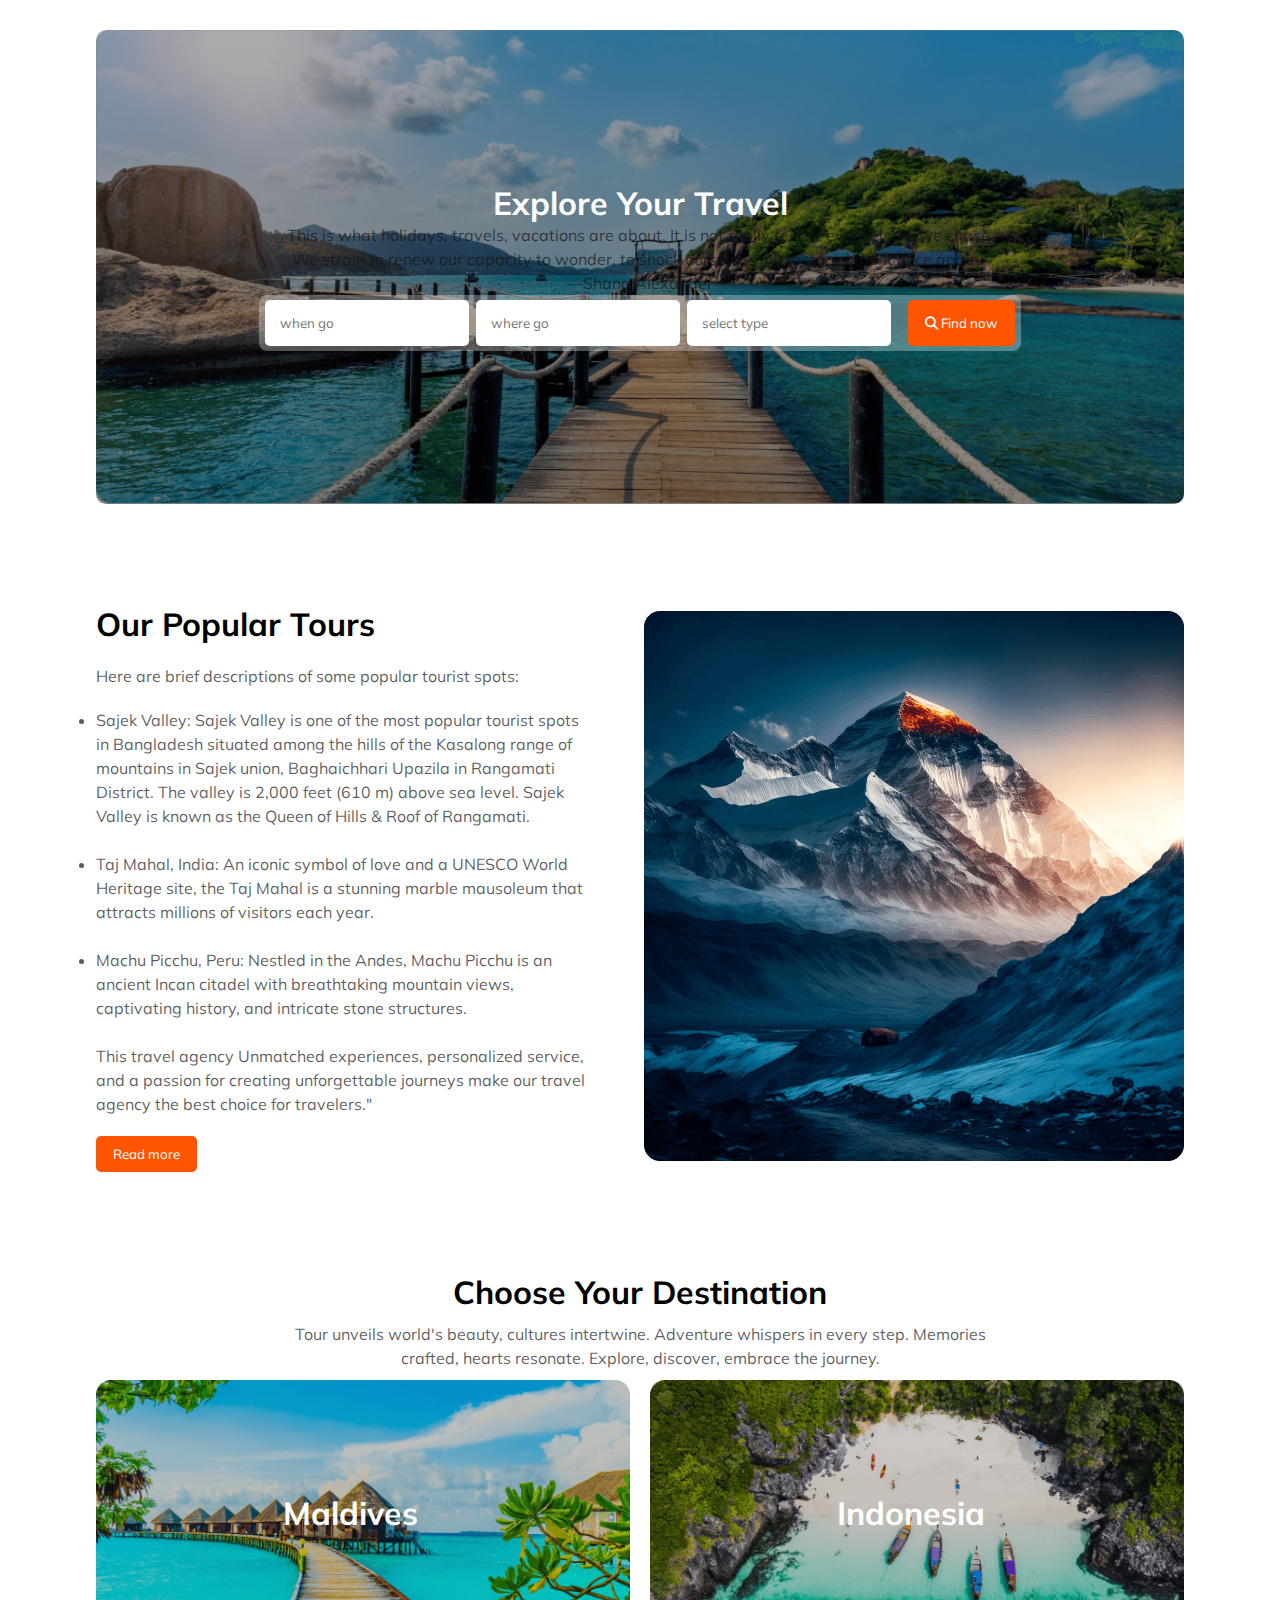
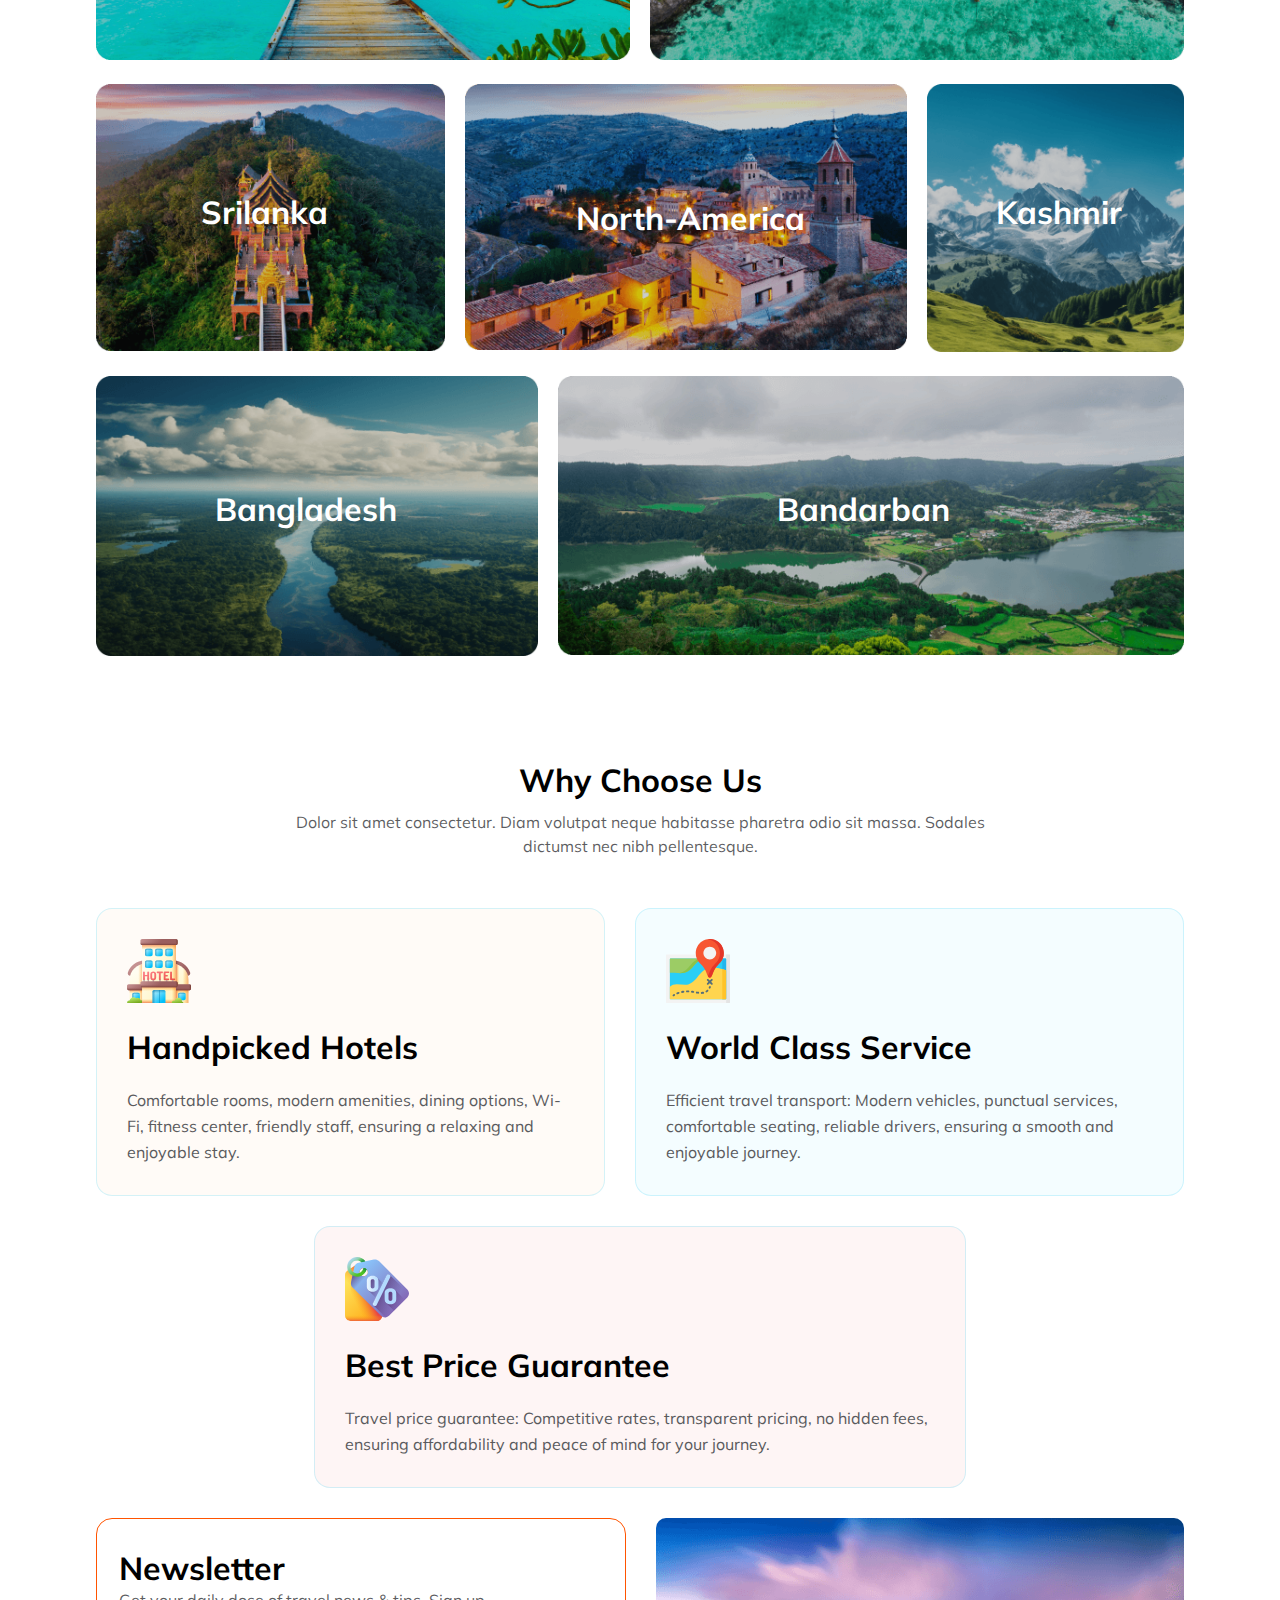
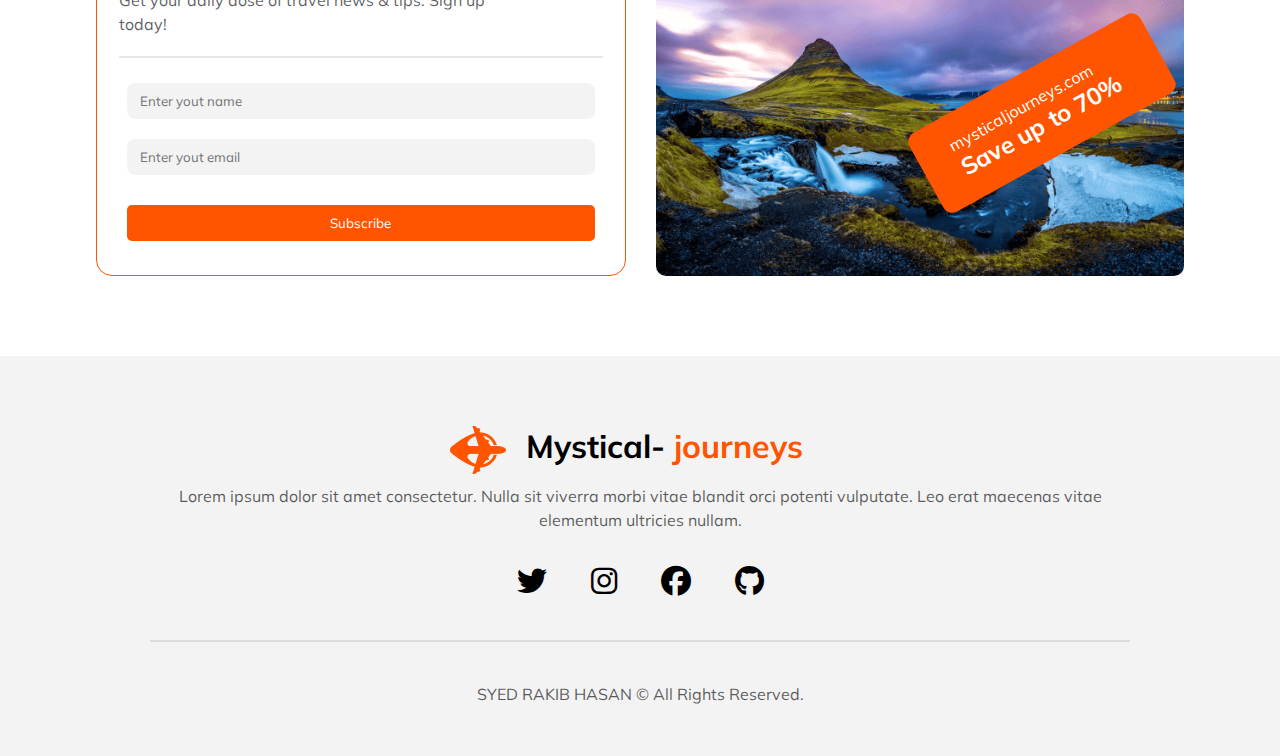
==== index.html @ edc1bfe6 "primary-full-site-done" ====
<!DOCTYPE html>
<html lang="en">
<head>
    <meta charset="UTF-8">
    <meta name="viewport" content="width=device-width, initial-scale=1.0">
    <link rel="stylesheet" href="./css/style.css">

    <link rel="stylesheet" href="https://cdnjs.cloudflare.com/ajax/libs/font-awesome/6.5.1/css/all.min.css">
    <title>Mystical-Journeys</title>
</head>
<body>
    
<!-- <header class="header" >
<nav>


<div class="logo">

<img src="./images/logo.png" alt="">
<h1>
    Mystical  <span class="special-color" > Journeys</span>
    </h1>


    <!-- <span>


        <i class="fa-solid fa-ellipsis"></i>
        <i class="fa-solid fa-ellipsis"></i>
        <i class="fa-solid fa-ellipsis"></i>

    </span> -->
<!-- 
</div>


<div class="menu-left" >

<ul class="menu">

<li>  <a  class="special-color" href="">Home</a>  </li>
<li>  <a   href="">Packages</a>  </li>
<li>  <a  href="">Testimonial</a>  </li>
<li>  <a   href="">Blog</a>  </li>
<li>  <a  href="">Contact</a>  </li>








</ul>








</div>

</nav>



</header> --> 



<!-- banner -->


<main>


<div class="banner">

    <div class="overlay"></div>
<div class="banner-text">



<h1>Explore Your Travel</h1>
<p class="section-description" >This is what holidays, travels, vacations are about. It is not really rest or even leisure we chase. We strain to renew our capacity to wonder, to shock ourselves into astonishment once again." —Shana Alexander</p>





</div>
<form action="">
    <input  placeholder="when go" type="text">
    <input  placeholder="where go" type="text"  >
    <input  placeholder="select type" type="text">
  <button  class="primary-btn banner-btn" > <i class="fa-solid fa-magnifying-glass"></i> Find now</button>

</form>
</div>


<div class="populer-tour-section">
<div class="populer-tour-left">

<h1>Our Popular Tours</h1><br>

<p  >Here are brief descriptions of some popular tourist spots:</p>

<br>
<ul>

<li>

    Sajek Valley:   Sajek Valley is one of the most popular tourist spots in Bangladesh situated among the hills of the Kasalong range of mountains in Sajek union, Baghaichhari Upazila in Rangamati District. The valley is 2,000 feet (610 m) above sea level. Sajek Valley is known as the Queen of Hills & Roof of Rangamati.

</li><br>

<li> Taj Mahal, India: An iconic symbol of love and a UNESCO World Heritage site, the Taj Mahal is a stunning marble mausoleum that attracts millions of visitors each year.</li><br>

<li>Machu Picchu, Peru: Nestled in the Andes, Machu Picchu is an ancient Incan citadel with breathtaking mountain views, captivating history, and intricate stone structures.</li><br>



<p>This travel agency Unmatched experiences, personalized service, and a passion for creating unforgettable journeys make our travel agency the best choice for travelers."</p>

</ul>

<button style="margin-top: 20px;" class="primary-btn" > Read more</button>

</div>
<div class="populer-tour-right">


<img src="./image/hill.png" alt="">


</div>




</div>


<!-- gallary section -->

<div class="gallary">


<div class="section-intro">


<h1>Choose Your Destination</h1>
<p class="section-description" >Tour unveils world's beauty, cultures intertwine. Adventure whispers in every step. Memories crafted, hearts resonate. Explore, discover, embrace the journey.</p>


</div>


<div class="gallary-main">
<div class="img-item-1  img-item">

<img src="./image/maldiv.png" alt="">
<h1 class="gallary-heading" >Maldives</h1>

</div>
<div class="img-item-2  img-item">
    
    <img src="./image/indonesia.png" alt="">
    <h1 class="gallary-heading" >Indonesia</h1>

</div>
<div class="img-item-3 img-item">
    <img class="srilanka" src="./image/srilanka.png" alt="">
    <h1 class="gallary-heading fix-heading" >Srilanka</h1>

</div>
<div class="img-item-4 img-item">

    <img src="./image/northamerica.png" alt="">
    <h1 class="gallary-heading fix-heading fix-headin-america" > North-America</h1>


</div>
<div class="img-item-5 img-item">

    <img class="kashmir" src="./image/kashmir.png" alt="">
    <h1 class="gallary-heading fix-gallary-heading" > Kashmir</h1>

</div>
<div class="img-item-6 img-item">


    <img src="./image/bd.png" alt="">
    <h1 class="gallary-heading fix-gallary-heading" >Bangladesh</h1>


</div>
<div class="img-item-7 img-item">


    <img src="./image/bhandarban.png" alt="">
    <h1 class="gallary-heading" >Bandarban </h1>

</div>





</div>




</div>




<div class="about-us">


    <div class="section-intro">


        <h1>Why Choose Us</h1>
        <p class="section-description" >Dolor sit amet consectetur. Diam volutpat neque habitasse pharetra odio sit massa. Sodales dictumst nec nibh pellentesque.</p>
        
        
        </div>



<div class="about-card-1">


<div class="card-1 card">

<img src="./image/hotel.svg" alt="">
<h1>Handpicked Hotels</h1>
<p>Comfortable rooms, modern amenities, dining options, Wi-Fi, fitness center, friendly staff, ensuring a relaxing and enjoyable stay.</p>

</div>

<div class="card-2 card">


    <img src="./image/map.svg" alt=""> 
    <h1>World Class Service</h1>
    <p>Efficient travel transport: Modern vehicles, punctual services, comfortable seating, reliable drivers, ensuring a smooth and enjoyable journey.</p>


</div>



</div>
<div class="about-card-2 card">



    <img src="./image/pricetag.svg" alt="">
    <h1>Best Price Guarantee</h1>
    <p>Travel price guarantee: Competitive rates, transparent pricing, no hidden fees, ensuring affordability and peace of mind for your journey.</p>


</div>




</div>



<div class="news-latter-section">


<div class="news-latter-left">

<div style="width: 80%;" >


    <h1>Newsletter</h1>
<p class="section-description" >Get your daily dose of travel news & tips. Sign up today!</p>
</div>
<br>
<div class="roler">





</div>
<form class="news-latter-form" action="">


<input  placeholder="Enter yout name" type="text">
<input  placeholder="Enter yout email" type="email">
<input class="primary-btn submit" type="submit" value="Subscribe">

</form>





</div>



<div class="news-latter-right">




<div class="save-up">


<div style="width: 86%; margin: auto;" >



    <span>mysticaljourneys.com</span>
    <h2>Save up to 70%</h2>


</div>



</div>

</div>



</div>


</main>





<footer>

<div class="footer-text">


<div class="footer-heading">

<img src="./image/logo.png" alt="">

<h1>Mystical- <span  class="special-color" > journeys</span> </h1>





</div>

<div  style="text-align: center; width: 90%; margin: 10px auto;" >



    <p >Lorem ipsum dolor sit amet consectetur. Nulla sit viverra morbi vitae blandit orci potenti vulputate. Leo erat maecenas vitae elementum ultricies nullam. </p>

    <div class="icon">
    
    <span><i class="fa-brands fa-twitter"></i></span>
    <span><i class="fa-brands fa-instagram"></i></span>
    <span><i class="fa-brands fa-facebook"></i></span>
    <span><i class="fa-brands fa-github"></i></span>
    
    
    
    </div>

<br><br>

<div class="roler">





</div>


<br><br>

<p>SYED RAKIB HASAN &copy; All Rights Reserved.</p>
</div>



</div>


</footer>





</body>
</html>
---- css/style.css ----
@import url('https://fonts.googleapis.com/css2?family=Mulish:ital,wght@0,300;0,400;0,500;0,600;0,700;0,800;0,900;0,1000;1,200;1,300;1,400;1,500;1,600;1,700;1,800;1,900;1,1000&display=swap');


*{

    margin: 0;
    padding: 0;
    font-family: 'Mulish', sans-serif;
    box-sizing: border-box;
}

.special-color{

    color: #FF5400;
}

/* 
}
header{
padding: 20px 0;
width: 85%;
margin: 0 auto;
max-width: 1260px;

}
nav{
display: flex;
align-items: center;
justify-content: space-between;

}

.logo img{

    max-width: 100%;
}
.logo{

    display: flex;
    align-items: center;
    gap: 20px;
}

.logo h1{

    font-size: 2em;
}

nav ul{

    display: flex;
    align-items: center;
}
nav  ul li{

    list-style: none;
}
nav  ul li a{

text-decoration: none;
color:  #424247;
font-size: 18px;
padding-left: 35px;



}

.mobile-menu{

opacity: 0;
} */


/* header section style end */

img{
    object-fit: cover;
}
main{

   width: 85%;
   max-width: 1220px;
   margin: 0 auto;
   margin-top: 30px;
}



/* banner style start */



.banner{
background-image: linear-gradient(rgba(0, 0, 0, 0.322), rgba(0, 0, 0, 0.478)) , url('../image/banner.png');
background-size: cover;

border-radius: 10px;
padding: 153px 0px;
    
}

.banner-text {
    width: 65%;
    margin: auto;
    text-align: center;

}

.banner-text h1{
    color: #fff;
}
.banner input {
    outline: none;
    padding: 15px 15px;
    border-radius: 5px;
    border: none;
   

    /* margin-top: 1px; */
}

.banner-des{
    color: #d5d0d0;
    margin: 20px 0;
    line-height: 1.6em;
}
.section-description{
  

    color: rgba(19, 19, 24, 0.70);


    font-weight: 400;
    line-height: 1.5em;
 
  

}

.primary-btn {
    border: none;
    padding: 10px 17px;
    border-radius: 5px;
    background-color: #FF5400;
    color: #fff;

}
.banner-btn{
    margin-left: 10px;
}
form {
  
    display: flex;

width: 70%;
margin: 0  auto;
justify-content: space-around;
border-radius: 8px;
background: rgba(255, 255, 255, 0.30);
padding: 5px 2px;
   
}


.populer-tour-section{

    margin-top: 100px;
    display: flex;
gap: 50px;
align-items: center;
}
.populer-tour-left ul, p{

    color: rgba(19, 19, 24, 0.70);


font-weight: 400;
line-height: 1.5em;
}



.gallary{

    margin-top: 100px;
}
.section-intro{

    text-align: center;
    width: 65%;
    margin: auto;
    
}

.section-intro p{

    margin: 10px 0;
}


/* gallary section style */
.gallary-main {
display: grid;
    gap: 20px;
   
grid-template-columns: repeat(12, 1fr);
}
.gallary-main img{

width: 100%;



}
.img-item{
    position: relative;

}
.gallary-heading {
    text-align: center;
    position: absolute;
    top: 40%;
    left: 35%;
    color: white;
}

/* gallary grid */

.img-item-1{



    grid-column: 1/span 6;
}
.img-item-2{


  
    grid-column: 7/span 6;
}
.img-item-3{

 
    grid-column: 1/span 4;
}
.img-item-4{


    grid-column: 5/span 5;
}
.img-item-5{


    grid-column: 10/span 3;
}
.img-item-6{

    grid-column: 1/span 5;
}
.img-item-7{


    grid-column: 6/span 7;
}



.fix-gallary-heading{
    left: 27%;
}
.fix-heading{
    left: 30%;
}
.fix-headin-america{
    left: 25%;
    top: 42%;
}
.kashmir-heding{

    left: 27%;
}



/* about-us */

.about-us{
    margin-top: 100px;
}

.card p{

    color: #5A5A5D;

font-size: 16px;
font-weight: 400;
line-height: 26px; 
}


.about-card-1{

    display: flex;
    justify-content: space-between;
    gap: 30px;
    margin-top: 50px;
}
.card{

    border-radius: 16px;
    border: 1px solid rgba(41, 206, 246, 0.20);
    padding: 30px;
 
}
.card h1{

    padding: 20px 0;
}
.card-1{

 
background: rgba(251, 181, 99, 0.05);

}
.card-2{


background: rgba(41, 206, 246, 0.05);
}
.about-card-2{

   
    background: rgba(233, 68, 68, 0.05);
    width: 60%;

    margin: 30px auto;
}
 

/* news latter section style */

.news-latter-left {
    border-radius: 16px;
    border: 1px solid #FF5400;
    padding: 29px 22px;
    width: 50%;
}
.news-latter-form {
display: flex;
flex-direction: column;
justify-content: space-between;
align-items: center;


    
}

.news-latter-form input[type="email"] , .news-latter-form input[type="text"]{
    border: none;
    border-radius: 8px;
    background: rgba(19, 19, 24, 0.05);
    padding: 10px 13px;
    width: 140%;
 

    margin-top: 20px;
}

input:focus{

    outline: 2px solid #d35400;
}
.submit{
    margin-top: 30px;
    width: 140%;
}
.news-latter-right img{

    width: 100%;
}

.news-latter-section{

    display: flex;
    gap: 30px;

}

.news-latter-right{
background-image: url('../image/newslatterhils.png');
background-size:cover;
background-position: center;border-radius: 10px;

width: 50%;

background-repeat: no-repeat;
}
.save-up {
    color: white;
    display: flex;
    flex-direction: column;
    align-items: end;
    justify-content: end;
    width: 50%;
    margin-left: auto;
    padding: 20px;
    border-radius: 10px;
    background: #FF5400;
    margin-top: 150px;
    transform: rotate(-29deg);
    margin-right: 10px;

}
.roler{


border: 1px solid  rgba(19, 19, 24, 0.10);;


}
footer{

    margin-top: 80px;
    background-color: rgba(19, 19, 24, 0.05);
    padding: 40px 0;
}
.footer-text{


    width: 85%;
    max-width: 1220px;
    margin: 0 auto;
    margin-top: 30px;


}

.footer-heading{
    display: flex;
    gap: 20px;
    text-align: center;
    width: 35%;
    margin:auto
}

.icon{


margin-top: 30px;

}
.icon span{

padding: 20px;
font-size: 30px;


}










/* responsive */
@media screen and (max-width:600px){
.banner{

  background-position: center;
    padding:0px 0px;
    padding: 25px 0 40px 0;
    
        
  
}
    .banner-text{

        width: 94%;
        margin: auto;
    }
    form{
        flex-direction: column;
        gap: 20px;
        padding: 10px 10px;
        width: 94%;
        margin: auto;
    }


    .populer-tour-section{

   flex-direction: column;
   margin-top: 50px;
  
    }
    .populer-tour-right img{
        max-width: 100%;
    }

    .gallary-main{

           
grid-template-columns: repeat(1, 1fr);
    }




    .img-item-1{



        grid-column: 1/span 12;
    }
    .img-item-2{
    
    
      
        grid-column: 1/span 12;
    }
    .img-item-3{
    
     
        grid-column: 1/span 12;
    }
    .img-item-4{
    
    
        
        grid-column: 1/span 12;
    }
    .img-item-5{
    
    
       
        grid-column: 1/span 12;
    }
    .img-item-6{
    
        
        grid-column: 1/span 12;
    }
    .img-item-7{
    
    
       
        grid-column: 1/span 12;
    }
    
    .gallary-heading {
       
        left: 30%;
       
    }


    .fix-headin-america{
        left: 18%;
        top: 42%;
    }
  
    .kashmir , .srilanka{

        height: 250px;
        border-radius: 10px;
        object-fit: cover;
    }
    .about-card-1{

    flex-direction: column;
       
    }

    .about-card-2{

   

        width: 100%;
    
   
    }

    .card{

        padding: 20px;
    }
    .news-latter-section{

        flex-direction: column;
    }


    .news-latter-form input[type="email"] , .news-latter-form input[type="text"]{

        width: 120%;
    }
    .submit{

        width: 120%;
    }

    .news-latter-right{
        width: 100%;
       
    }
    .news-latter-left{
        width: 100%;
       
    }

    .save-up {
  
        display: flex;
       

        width: 70%;
      
     
position: relative;

        margin-top: 185px;
        transform: rotate(-29deg);
        margin-right: 20px;
    
        top: -79px;
    }


    .footer-text {
         width: auto; 
     max-width: auto; 
 
     
    }

    .footer-heading {
        display: flex;
        gap: 20px;
    
        margin: auto;
        width: 80%;
    }
    }



@media screen and (min-width:600px) and (max-width:999px){
.banner{

  background-position: center;
    padding:0px 0px;
    padding: 25px 0 40px 0;
        
  
}
    .banner-text{

        width: 94%;
        margin: auto;
    }
    form{
        flex-direction: column;
        gap: 20px;
        padding: 10px 10px;
        width: 94%;
        margin: auto;
    }

    .populer-tour-section{

        flex-direction: column;
        margin-top: 50px;
       
         }
         .populer-tour-right img{
             width: 100%;
         }



         .gallary-main{

           
            grid-template-columns: repeat(1, 1fr);
                }
            
            
            
            
                .img-item-1{
            
            
            
                    grid-column: 1/span 12;
                }
                .img-item-2{
                
                
                  
                    grid-column: 1/span 12;
                }
                .img-item-3{
                
                 
                    grid-column: 1/span 12;
                }
                .img-item-4{
                
                
                    
                    grid-column: 1/span 12;
                }
                .img-item-5{
                
                
                   
                    grid-column: 1/span 12;
                }
                .img-item-6{
                
                    
                    grid-column: 1/span 12;
                }
                .img-item-7{
                
                
                   
                    grid-column: 1/span 12;
                }
                
                .gallary-heading {
                   
                    left: 30%;
                   
                }
            
            
                .fix-headin-america{
                    left: 18%;
                    top: 42%;
                }
              
                .kashmir , .srilanka{
            
                    height: 250px;
                    border-radius: 10px;
                    object-fit: cover;
                }
            
                .news-latter-right{
                    width: 100%;
                   
                }
                .news-latter-left{
                    width: 100%;
                   
                }
            
                .save-up {
                    color: white;
                    display: flex;
                    flex-direction: column;
                    align-items: end;
                    justify-content: end;
                    width: 70%;
                    margin-left: auto;
                    padding: 20px;
                    border-radius: 10px;
                    background: #FF5400;
                    margin-top: 185px;
                    transform: rotate(-29deg);
                    margin-right: 20px;
                    position: relative;
                    top: -79px;
                }
                

    }
  
    @media screen and (min-width:999px) and (max-width:1200px){

form{

    width: 84%;
}

    }

    @media screen and (max-width:360px){
.save-up span{
display: none;
 
}

   
    }
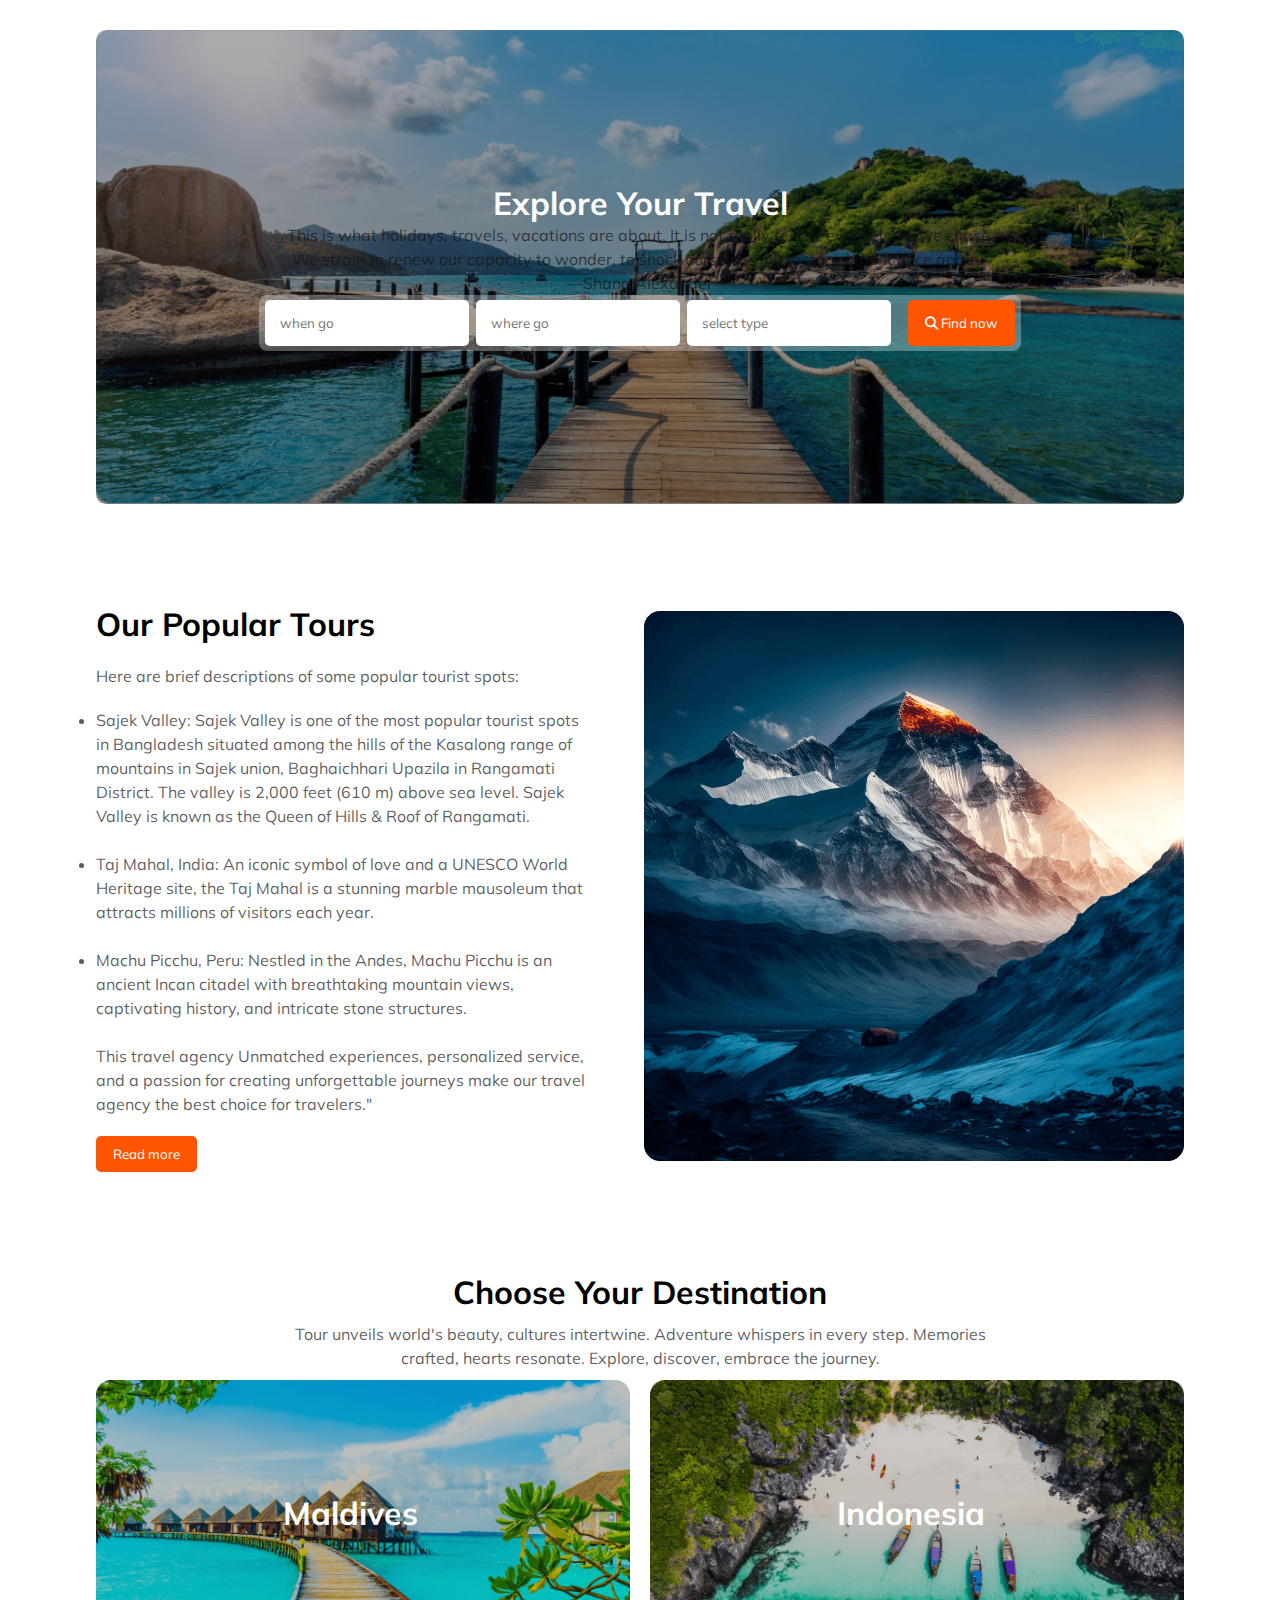
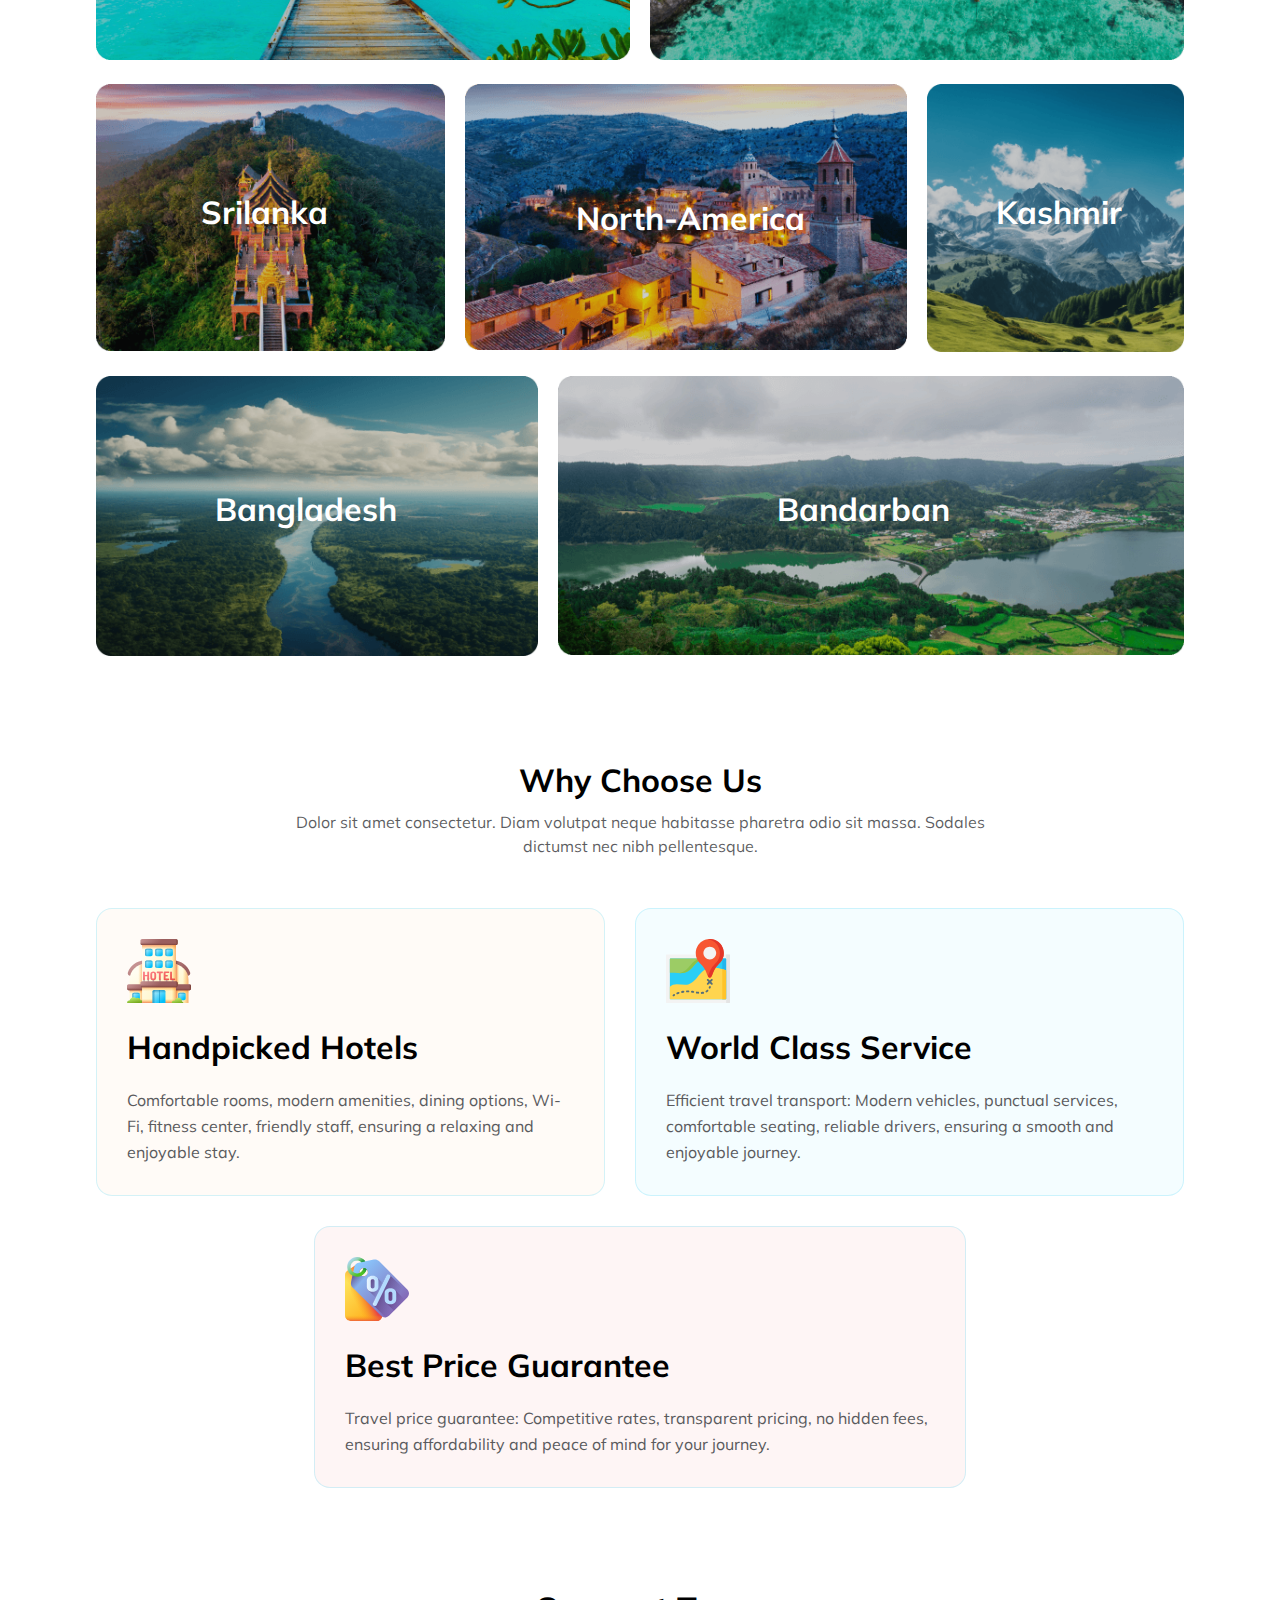
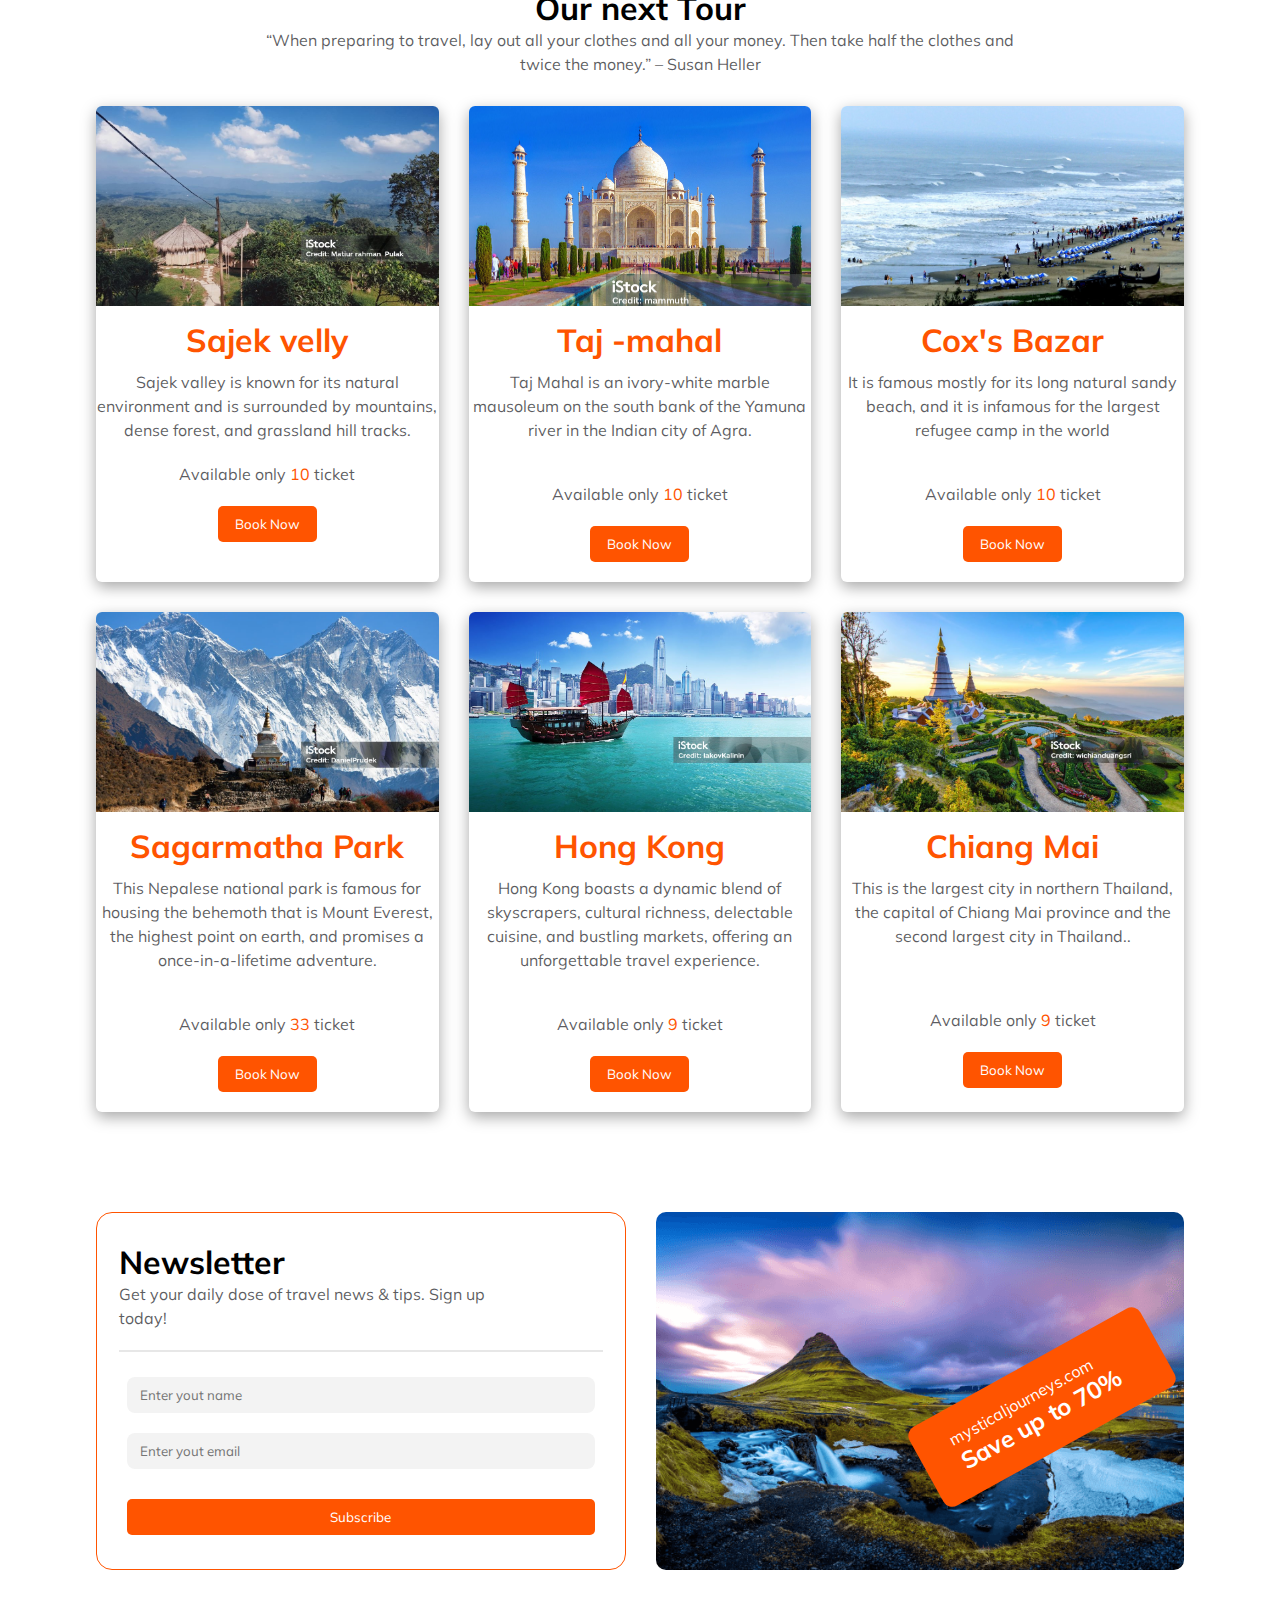
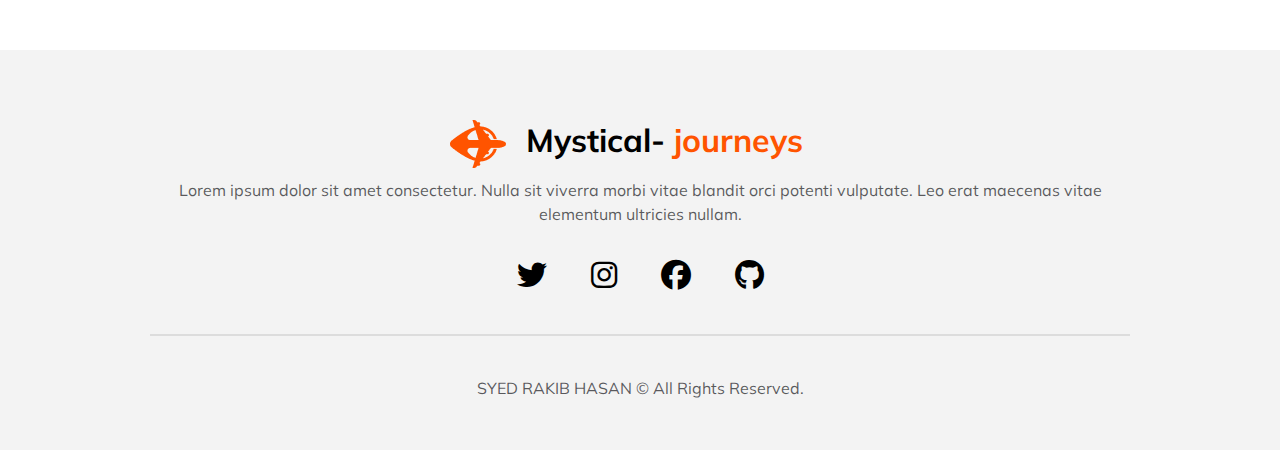
==== commit 7546a30f: "extra-section-50% ok" ====
--- a/index.html
+++ b/index.html
@@ -276,6 +276,140 @@
 
 
 
+<!-- extra swection -->
+
+<div class="next-tour">
+
+    <div class="next-tour-heading">
+
+
+
+
+        <h1>Our next Tour</h1>
+
+
+
+        <p>“When preparing to travel, lay out all your clothes and all your money. Then take half the clothes and twice the money.” – Susan Heller</p>
+
+    </div>
+
+
+<div class="next-tour-details">
+
+
+<div class="tour-1 tour-item">
+
+<img src="./image/bonous/sajek.jpg" alt="">
+<h1 style="text-align: center;" > <span  class="special-color" >Sajek velly</span> </h1>
+<p  style="text-align: center;" >Sajek valley is known for its natural environment and is surrounded by mountains, dense forest, and grassland hill tracks.</p>
+
+<br>
+<p>Available only <span class="special-color"  > 10</span> ticket</p>
+<button  class="primary-btn" >Book Now</button>
+
+
+
+
+
+</div>
+<div class="tour-1 tour-item">
+
+<img src="./image/bonous/taj.jpg" alt="">
+<h1 style="text-align: center;" > <span  class="special-color" >Taj -mahal</span> </h1>
+<p  style="text-align: center;" >Taj Mahal is an ivory-white marble mausoleum on the south bank of the Yamuna river in the Indian city of Agra.</p>
+<br>
+<br>
+<p>Available only <span class="special-color"  > 10</span> ticket</p>
+<button  class="primary-btn" >Book Now</button>
+
+
+
+
+
+</div>
+<div class="tour-1 tour-item">
+
+<img src="./image/bonous/cox.avif" alt="">
+<h1 style="text-align: center;" > <span  class="special-color" >Cox's Bazar</span> </h1>
+<p  style="text-align: center;" >It is famous mostly for its long natural sandy beach, and it is infamous for the largest refugee camp in the world</p>
+<br>
+<br>
+<p>Available only <span class="special-color"  > 10</span> ticket</p>
+<button  class="primary-btn" >Book Now</button>
+
+
+
+
+
+</div>
+    
+<div class="tour-1 tour-item">
+
+<img src="./image/bonous/sagarmata.jpg" alt="">
+<h1 style="text-align: center;" > <span  class="special-color" >Sagarmatha Park</span> </h1>
+<p  style="text-align: center;" >This Nepalese national park is famous for housing the behemoth that is Mount Everest, the highest point on earth, and promises a once-in-a-lifetime adventure.</p>
+<br>
+<br>
+<p>Available only <span class="special-color"  > 33</span> ticket</p>
+<button  class="primary-btn" >Book Now</button>
+
+
+
+
+
+</div>
+<div class="tour-1 tour-item">
+
+<img src="./image/bonous/honkong.jpg" alt="">
+<h1 style="text-align: center;" > <span  class="special-color" >Hong Kong</span> </h1>
+<p  style="text-align: center;" >Hong Kong boasts a dynamic blend of skyscrapers, cultural richness, delectable cuisine, and bustling markets, offering an unforgettable travel experience.</p>
+<br>
+<br>
+<p>Available only <span class="special-color"  > 9</span> ticket</p>
+<button  class="primary-btn" >Book Now</button>
+
+
+
+
+
+</div>
+    
+<div class="tour-1 tour-item">
+
+<img src="./image/bonous/cian.jpg" alt="">
+<h1 style="text-align: center;" > <span  class="special-color" > Chiang Mai</span> </h1>
+<p  style="text-align: center;" >This is the largest city in northern Thailand, the capital of Chiang Mai province and the second largest city in Thailand..</p>
+<br>
+<br><br>
+<p>Available only <span class="special-color"  > 9</span> ticket</p>
+<button  class="primary-btn" >Book Now</button>
+
+
+
+
+
+</div>
+    
+
+
+
+
+
+</div>
+
+
+
+
+</div>
+
+
+
+
+
+<!-- extra swection end -->
+
+
+
 <div class="news-latter-section">
 
 
--- a/css/style.css
+++ b/css/style.css
@@ -461,6 +461,63 @@
 
 
 
+/* extra section style */
+
+.next-tour{
+
+
+    margin: 100px 0;
+}
+.next-tour-heading{
+width: 70%;
+margin: 30px auto;
+    text-align: center;
+}
+
+.tour-item{
+
+    text-align: center;
+ box-shadow: rgba(0, 0, 0, 0.35) 0px 5px 15px;
+ padding-bottom: 20px;
+ border-radius: 6px;
+ 
+}
+
+.tour-item button{
+
+    margin-top: 20px;
+}
+.tour-item h1{
+
+    margin-top: 10px;
+    margin-bottom: 10px;
+}
+
+.tour-item :hover{
+
+
+}
+
+.next-tour-details img{
+
+    width: 100%;
+height: 200px;
+    border-radius: 6px 6px 0 0;
+}
+
+.next-tour-details{
+
+    display: grid;
+    grid-template-columns: repeat(3, 1fr);
+    gap: 30px;
+}
+
+
+
+
+
+/* extra section style end */
+
 
 
 
@@ -615,22 +672,18 @@
     }
 
     .save-up {
-  
         display: flex;
-       
-
-        width: 70%;
-      
-     
-position: relative;
-
+        width: 50%;
+        position: relative;
         margin-top: 185px;
         transform: rotate(-29deg);
         margin-right: 20px;
-    
-        top: -79px;
-    }
-
+        top: -54
+        
+        
+        px;
+        font-size: 10px;
+    }
 
     .footer-text {
          width: auto; 
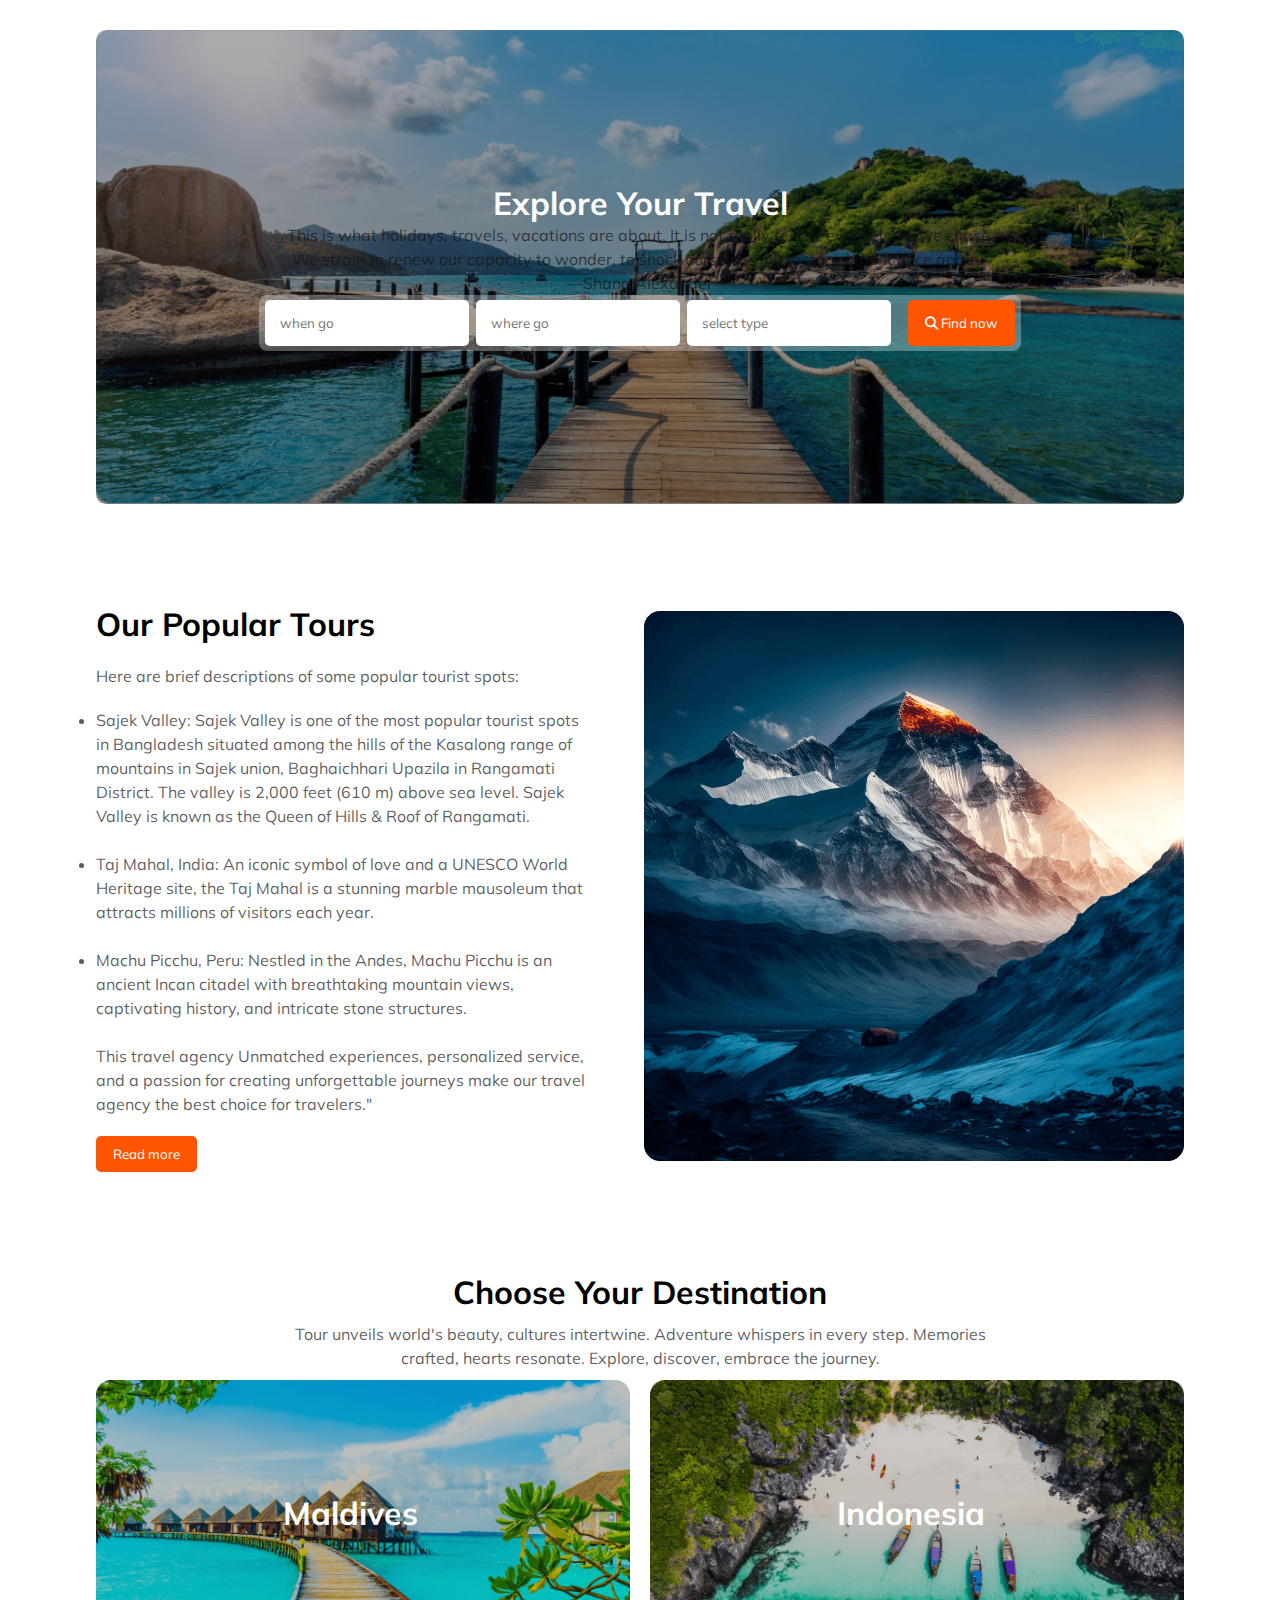
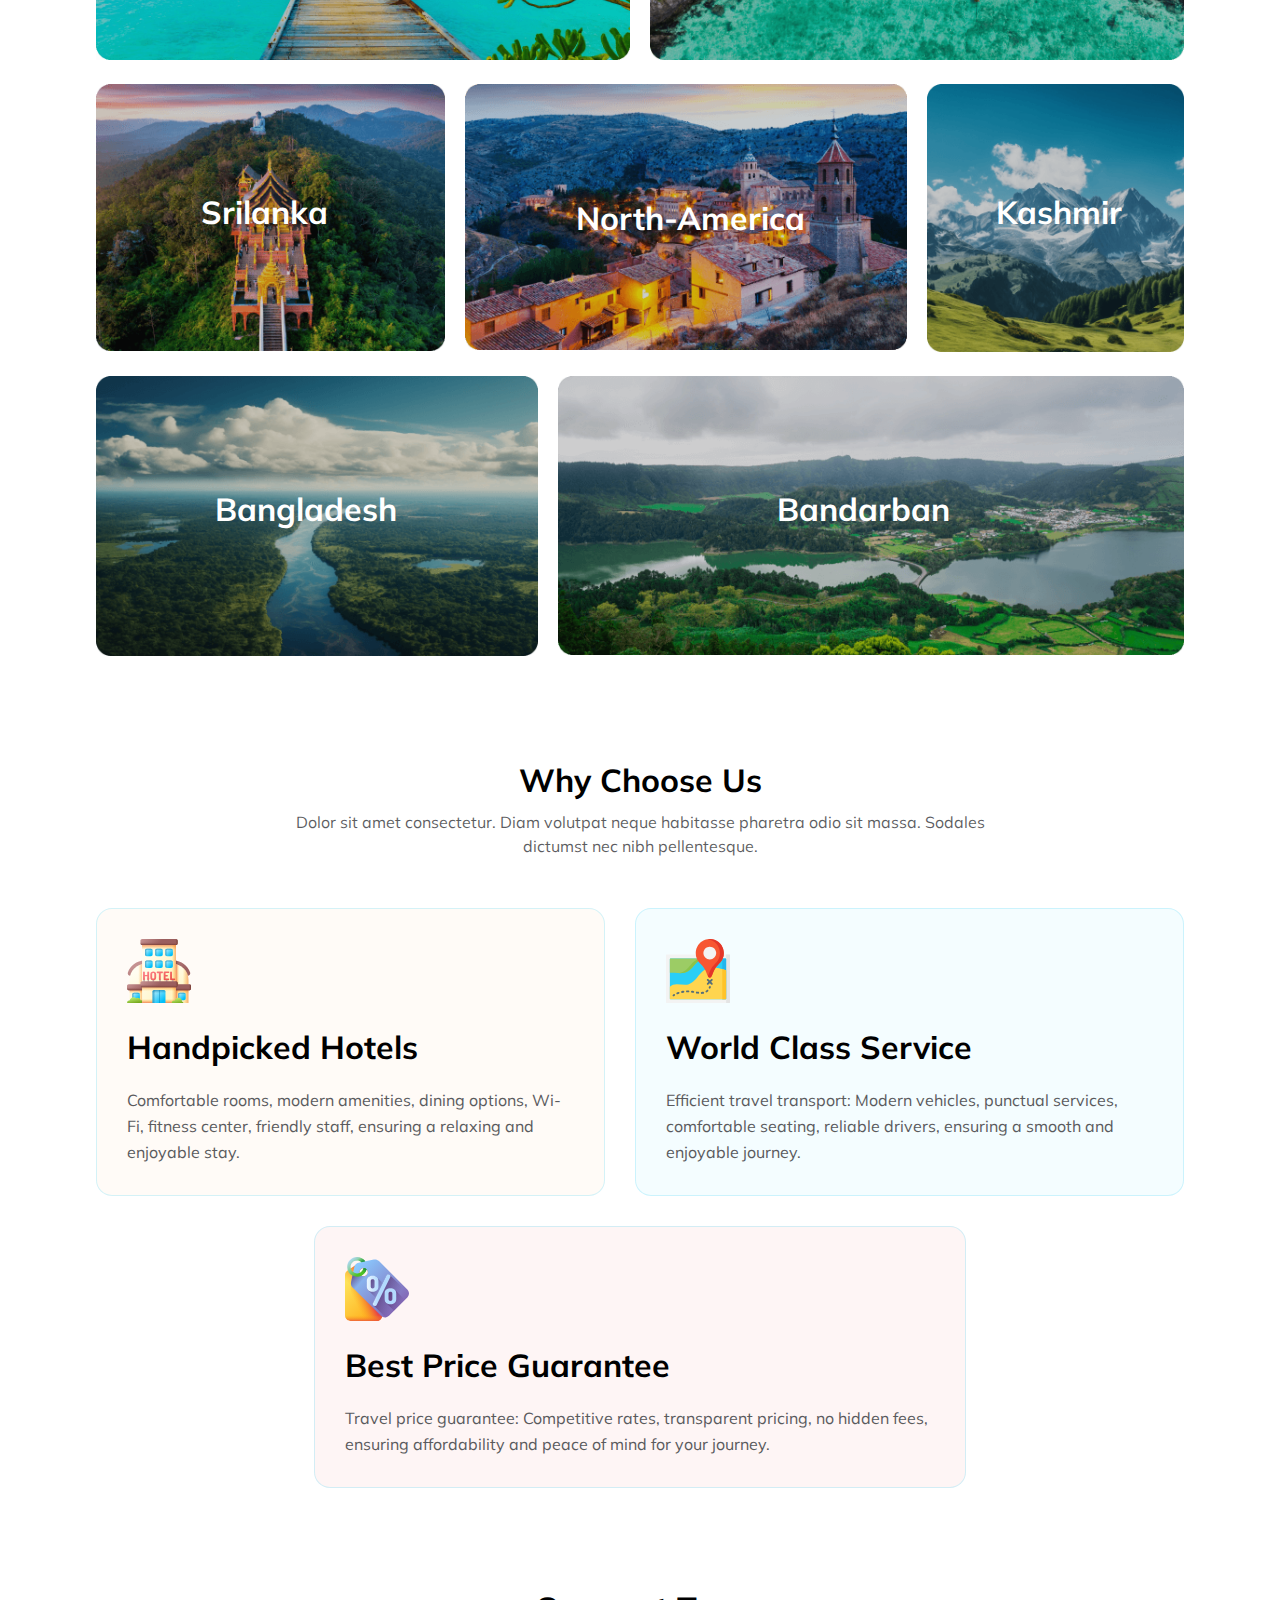
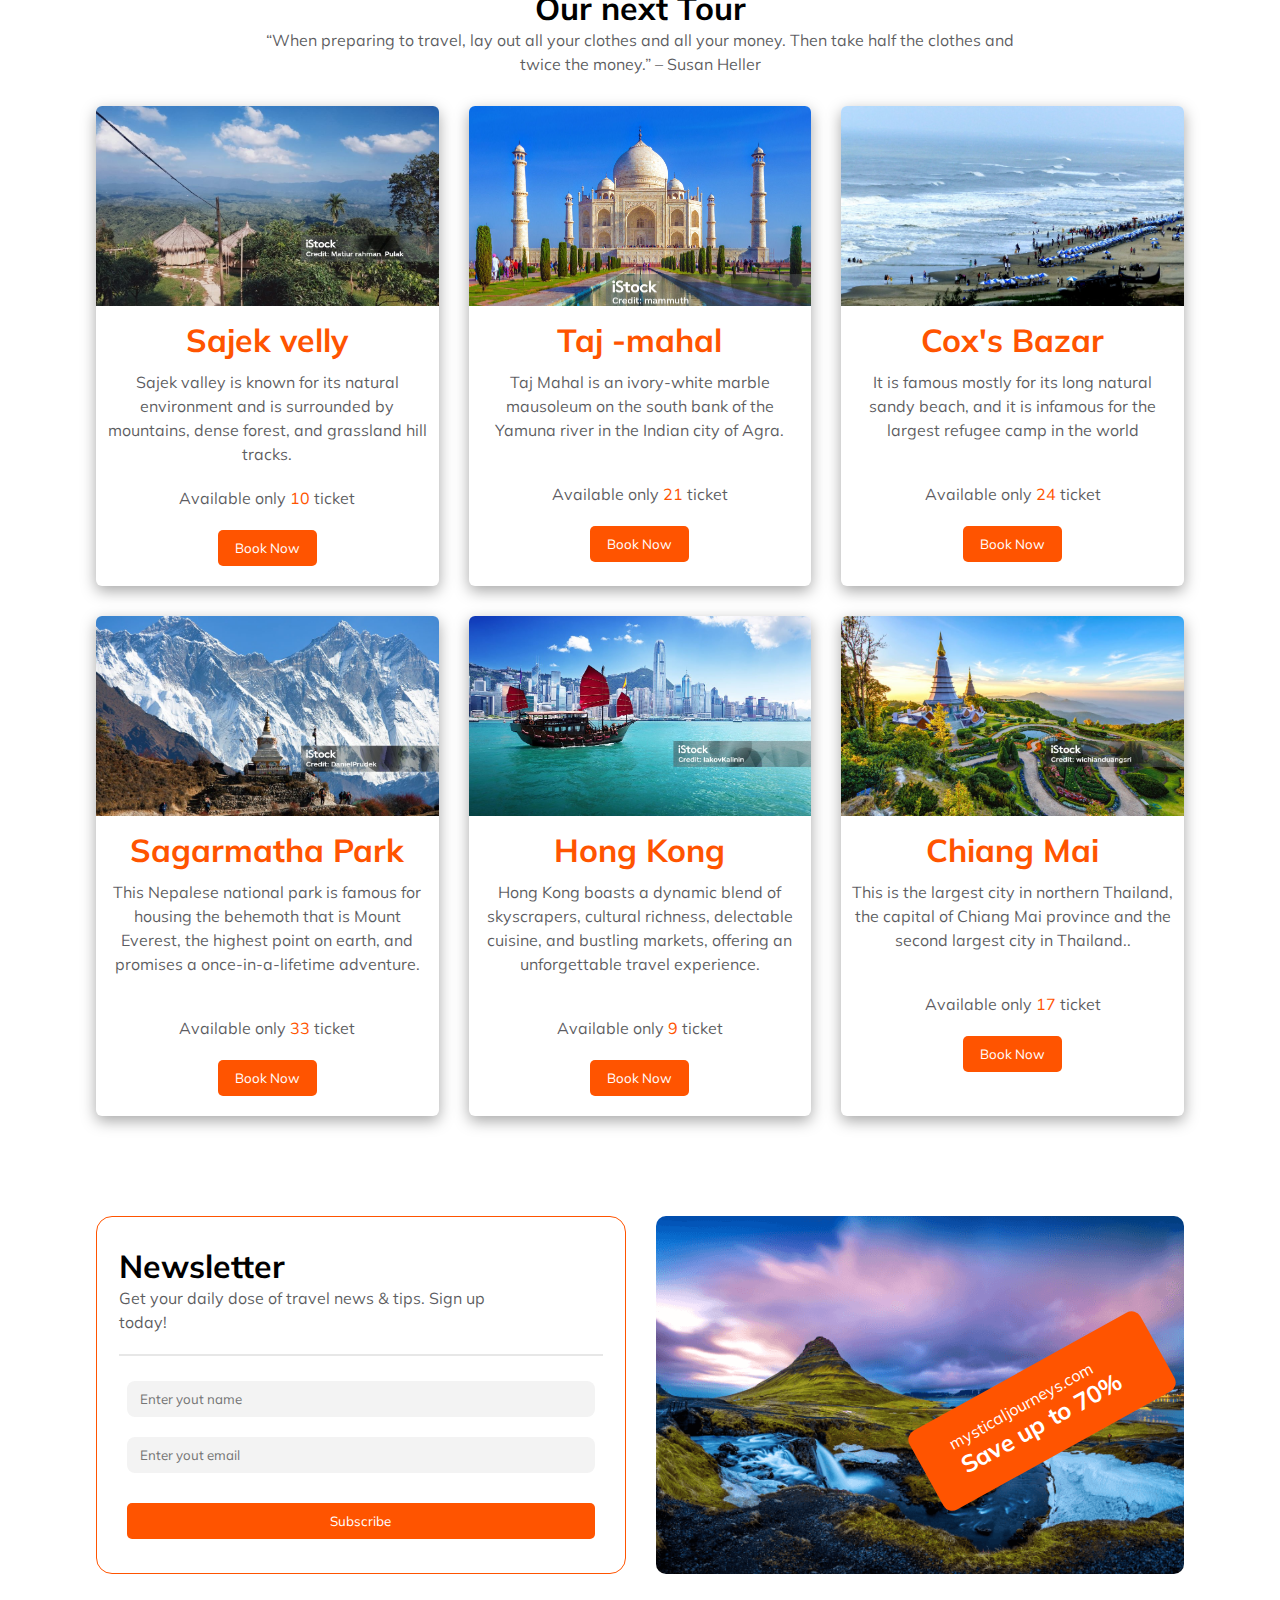
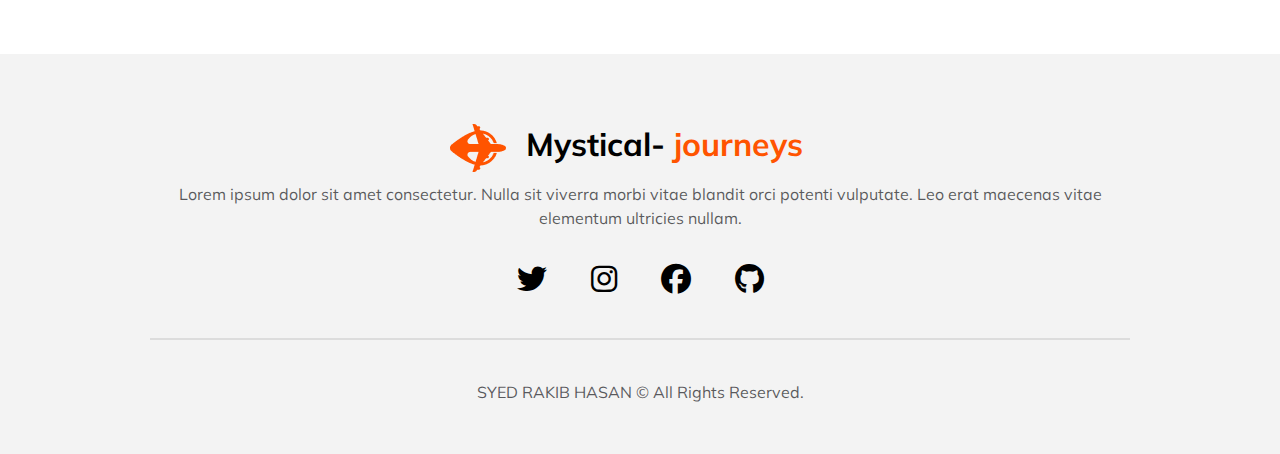
==== commit 4656ba0b: "extra section resposnsive done" ====
--- a/index.html
+++ b/index.html
@@ -319,7 +319,7 @@
 <p  style="text-align: center;" >Taj Mahal is an ivory-white marble mausoleum on the south bank of the Yamuna river in the Indian city of Agra.</p>
 <br>
 <br>
-<p>Available only <span class="special-color"  > 10</span> ticket</p>
+<p>Available only <span class="special-color"  > 21</span> ticket</p>
 <button  class="primary-btn" >Book Now</button>
 
 
@@ -334,7 +334,7 @@
 <p  style="text-align: center;" >It is famous mostly for its long natural sandy beach, and it is infamous for the largest refugee camp in the world</p>
 <br>
 <br>
-<p>Available only <span class="special-color"  > 10</span> ticket</p>
+<p>Available only <span class="special-color"  > 24</span> ticket</p>
 <button  class="primary-btn" >Book Now</button>
 
 
@@ -380,8 +380,8 @@
 <h1 style="text-align: center;" > <span  class="special-color" > Chiang Mai</span> </h1>
 <p  style="text-align: center;" >This is the largest city in northern Thailand, the capital of Chiang Mai province and the second largest city in Thailand..</p>
 <br>
-<br><br>
-<p>Available only <span class="special-color"  > 9</span> ticket</p>
+<br>
+<p>Available only <span class="special-color"  > 17</span> ticket</p>
 <button  class="primary-btn" >Book Now</button>
 
 
--- a/css/style.css
+++ b/css/style.css
@@ -498,6 +498,11 @@
 
 }
 
+.tour-item p{
+
+    padding: 0 10px;
+}
+
 .next-tour-details img{
 
     width: 100%;
@@ -678,11 +683,13 @@
         margin-top: 185px;
         transform: rotate(-29deg);
         margin-right: 20px;
-        top: -54
-        
-        
-        px;
+        top: -54px;
         font-size: 10px;
+    }
+
+    .next-tour-details{
+
+        grid-template-columns: 1fr;
     }
 
     .footer-text {
@@ -736,7 +743,10 @@
          }
 
 
-
+         .next-tour-details{
+
+            grid-template-columns: 1fr;
+        }
          .gallary-main{
 
            
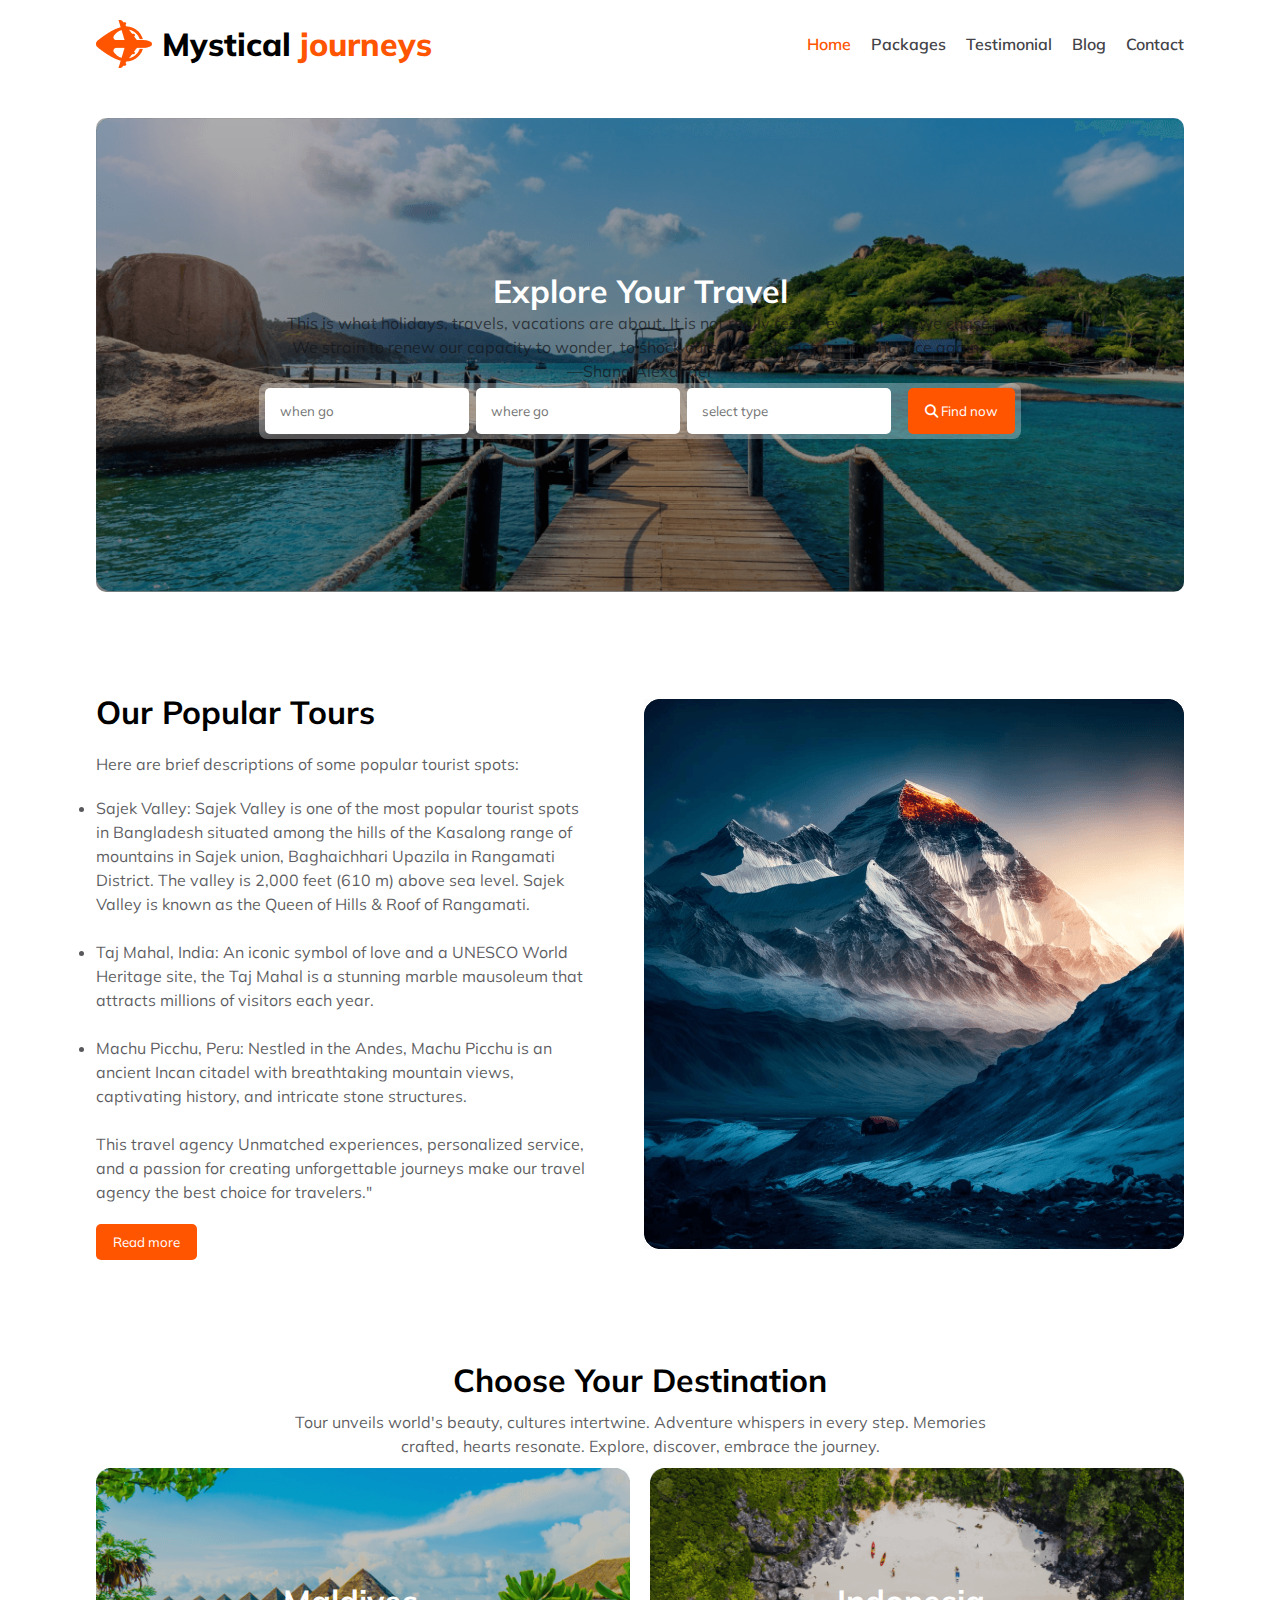
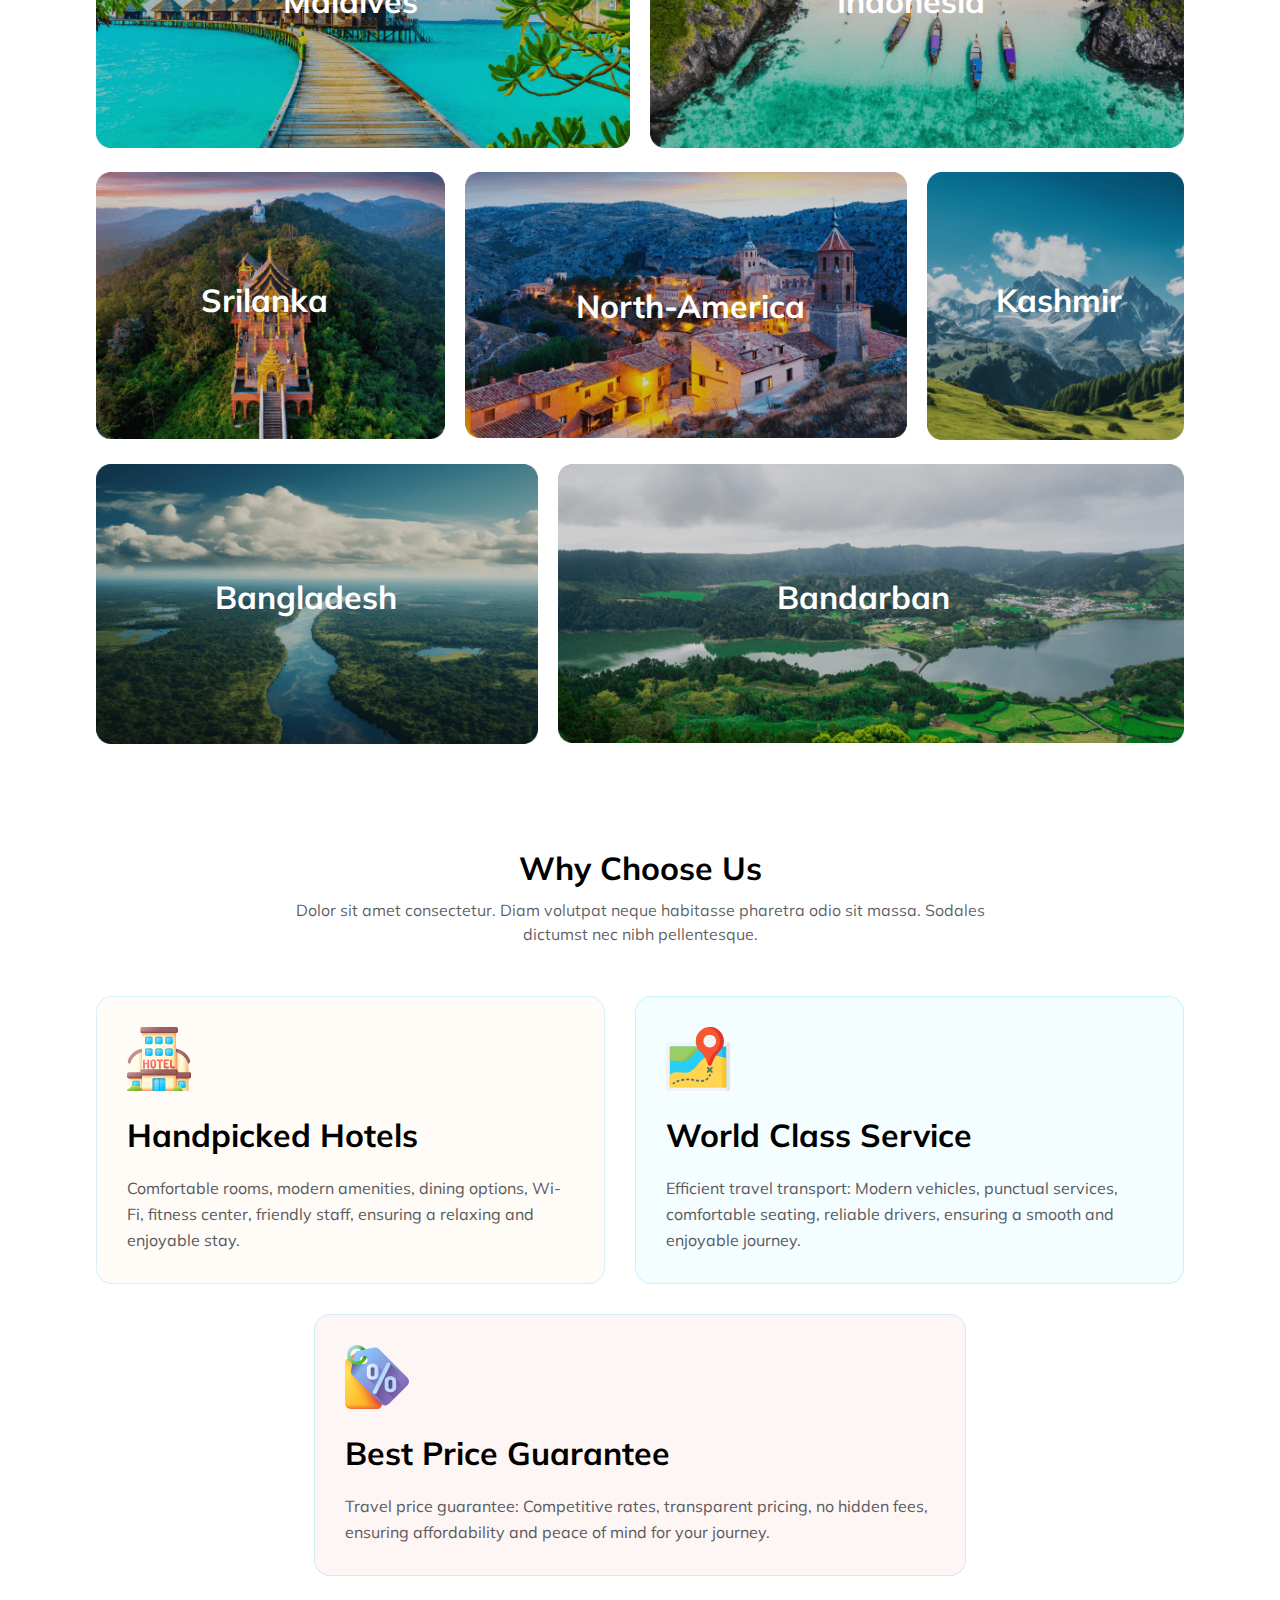
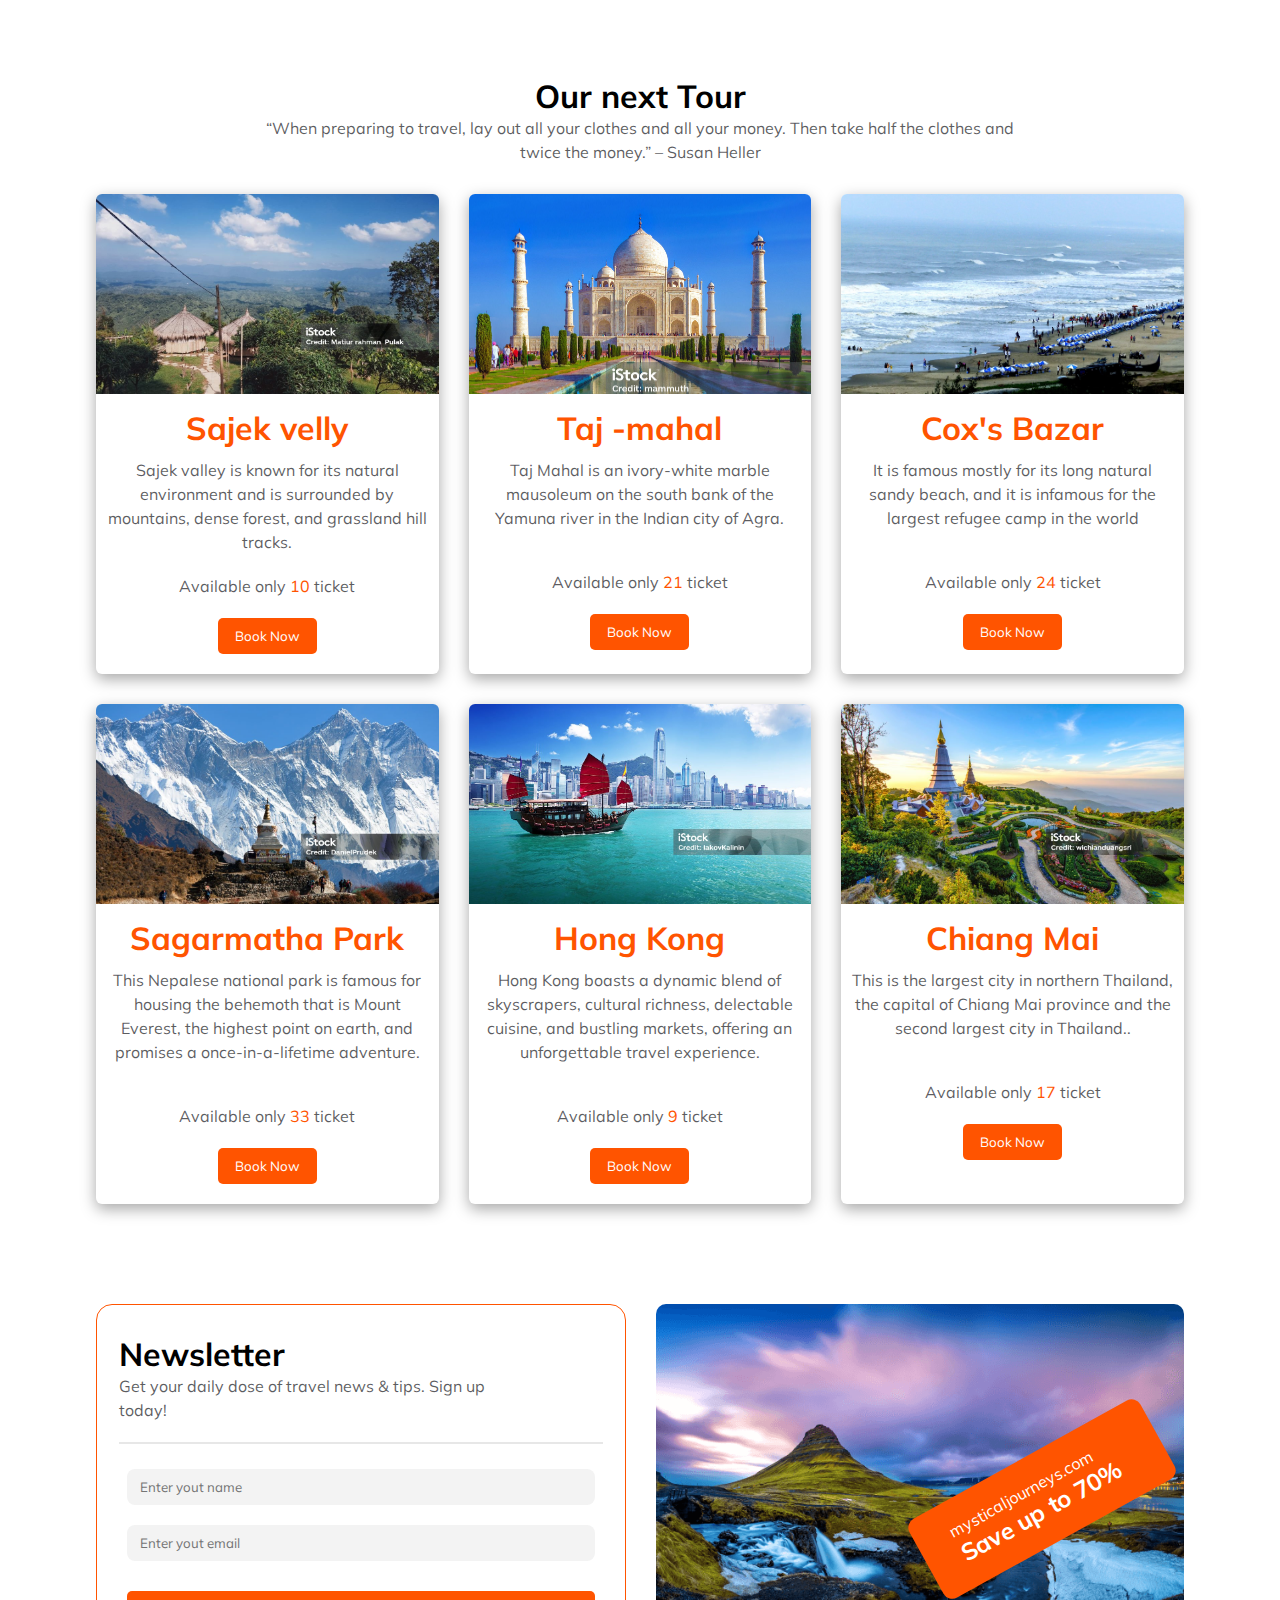
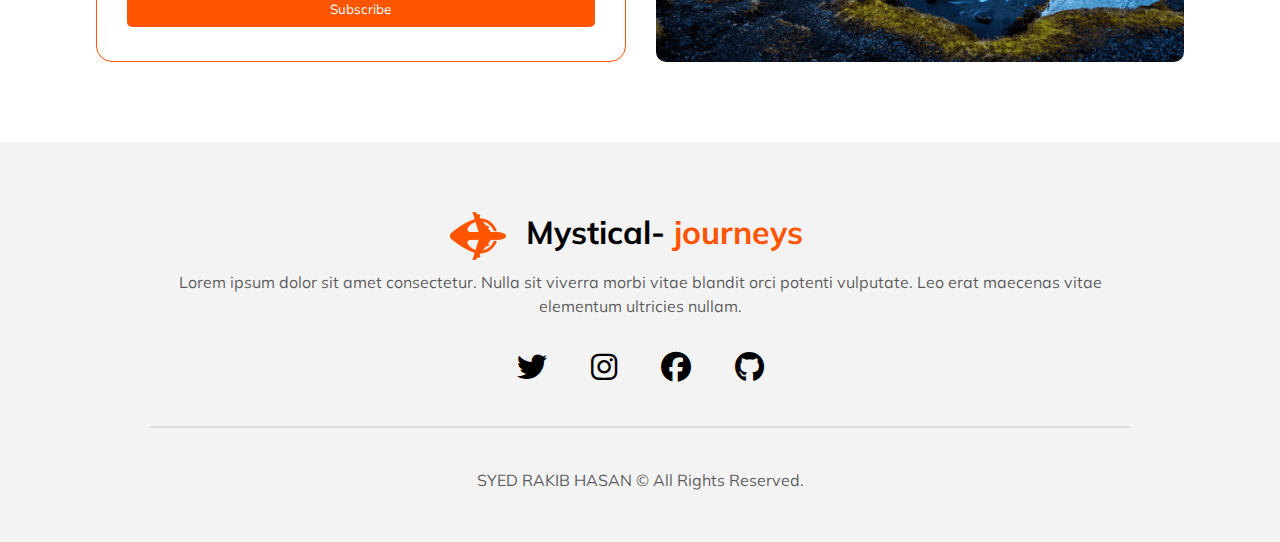
==== commit b943f2b9: "menu var complate with responsive" ====
--- a/index.html
+++ b/index.html
@@ -10,67 +10,82 @@
 </head>
 <body>
     
-<!-- <header class="header" >
+<header>
+
+
+
+
 <nav>
 
 
-<div class="logo">
-
-<img src="./images/logo.png" alt="">
-<h1>
-    Mystical  <span class="special-color" > Journeys</span>
-    </h1>
-
-
-    <!-- <span>
-
-
-        <i class="fa-solid fa-ellipsis"></i>
-        <i class="fa-solid fa-ellipsis"></i>
-        <i class="fa-solid fa-ellipsis"></i>
-
-    </span> -->
-<!-- 
-</div>
-
-
-<div class="menu-left" >
-
-<ul class="menu">
-
-<li>  <a  class="special-color" href="">Home</a>  </li>
-<li>  <a   href="">Packages</a>  </li>
-<li>  <a  href="">Testimonial</a>  </li>
-<li>  <a   href="">Blog</a>  </li>
-<li>  <a  href="">Contact</a>  </li>
-
-
-
-
-
-
+    <div class="logo">
+
+<img src="./image/logo.png" alt="">
+
+<h1>Mystical <span class="special-color" >journeys</span>  </h1>
+
+    </div>
+
+<ul>
+
+<li> <a href=""> <span class="special-color" >Home</span> </a> </li>
+<li> <a href=""> Packages </a> </li>
+<li> <a href=""> Testimonial </a> </li>
+<li> <a href=""> Blog </a> </li>
+<li> <a href=""> Contact </a> </li>
 
 
 </ul>
 
 
 
-
-
-
-
-
-</div>
-
 </nav>
 
 
 
-</header> --> 
+<div class="mobile-nav">
+
+
+    <div class="mobile-menu">
+
+
+        <div class="logo">
+        
+        <img src="./image/logo.png" alt="">
+        <h2>Mystical <span>journeys</span>  </h2>
+        
+        
+        </div>
+        <div class="nav">
+        
+        
+            <i class="fa-solid fa-bars"></i>
+        
+        </div>
+        
+        
+        
+        </div>
+
+</div>
+
+
+
+
+
+</header>
+
+
+
+
+
+
 
 
 
 <!-- banner -->
+
+
 
 
 <main>
--- a/css/style.css
+++ b/css/style.css
@@ -15,69 +15,87 @@
     color: #FF5400;
 }
 
-/* 
-}
+
+img{
+    object-fit: cover;}
+
+
+/* header */
+
 header{
+
+    width: 85%;
+    max-width: 1220px;
+    margin: 0 auto;
+   
+}
+.mobile-menu{
+
+    margin-top: 20px;
+    display: flex;
+    align-items: center;
+    justify-content: space-between;
+   
+}
+
+nav{
+
 padding: 20px 0;
-width: 85%;
-margin: 0 auto;
-max-width: 1260px;
-
-}
+}
+
+.mobile-nav{
+
+    display: none;
+}
+.mobile-menu .logo img{
+    
+width: 40px;
+    
+}
+.logo{
+
+    display: flex;
+    align-items: center;
+    gap: 10px;
+}
+
 nav{
-display: flex;
-align-items: center;
-justify-content: space-between;
-
-}
-
-.logo img{
-
-    max-width: 100%;
-}
-.logo{
-
-    display: flex;
+
+    display: flex;
+    justify-content: space-between;
     align-items: center;
-    gap: 20px;
-}
-
-.logo h1{
-
-    font-size: 2em;
-}
-
+}
+nav h1 {
+
+   font-weight: 800;
+}
 nav ul{
 
     display: flex;
     align-items: center;
 }
-nav  ul li{
+nav ul li{
 
     list-style: none;
 }
-nav  ul li a{
-
-text-decoration: none;
-color:  #424247;
-font-size: 18px;
-padding-left: 35px;
-
-
-
-}
-
-.mobile-menu{
-
-opacity: 0;
-} */
-
-
-/* header section style end */
-
-img{
-    object-fit: cover;
-}
+nav ul li a{
+
+    text-decoration: none;
+
+    color:  #424247;
+    padding-left: 20px;
+    font-weight: 600;
+ 
+
+
+}
+/* mobile header */
+
+
+
+
+
+
 main{
 
    width: 85%;
@@ -532,6 +550,19 @@
 
 /* responsive */
 @media screen and (max-width:600px){
+header{
+
+    width: 90%;
+}
+    .mobile-nav{
+
+      display: block;
+
+    }
+    nav{
+        display: none;
+    }
+
 .banner{
 
   background-position: center;
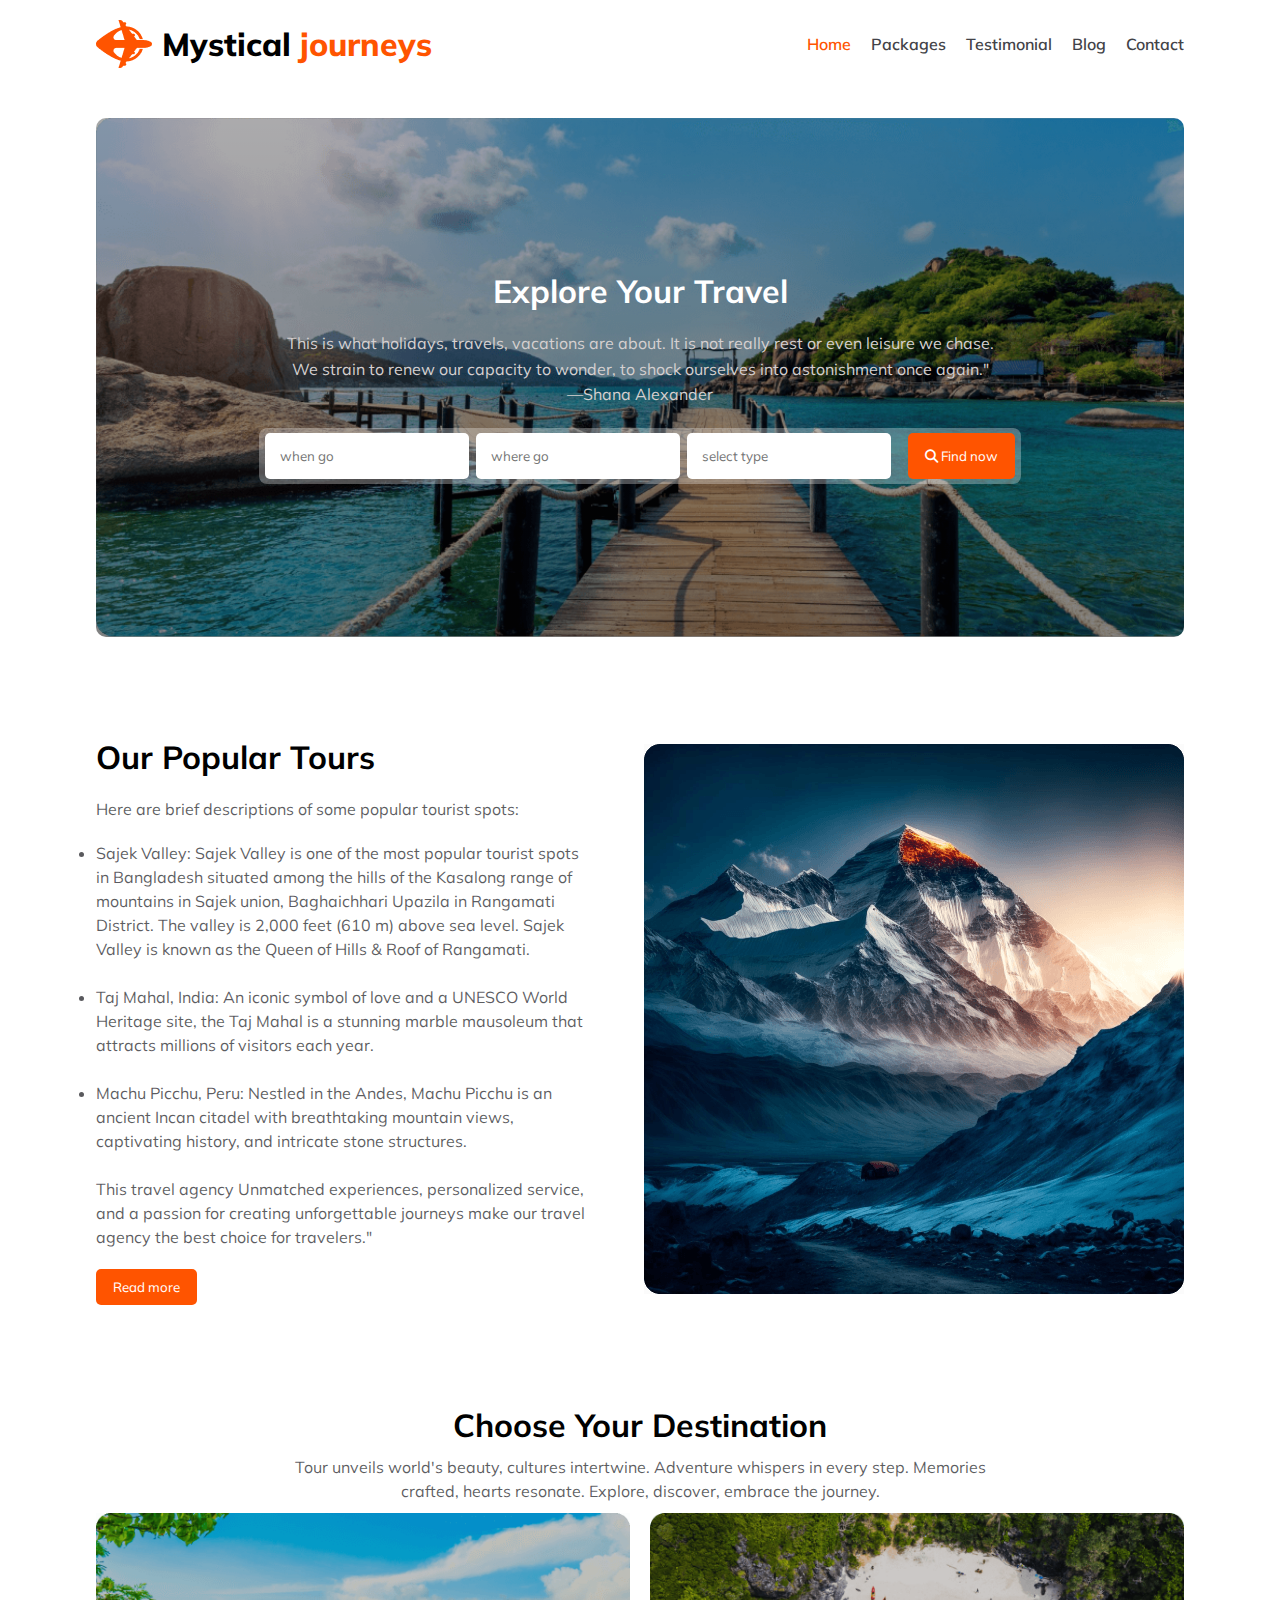
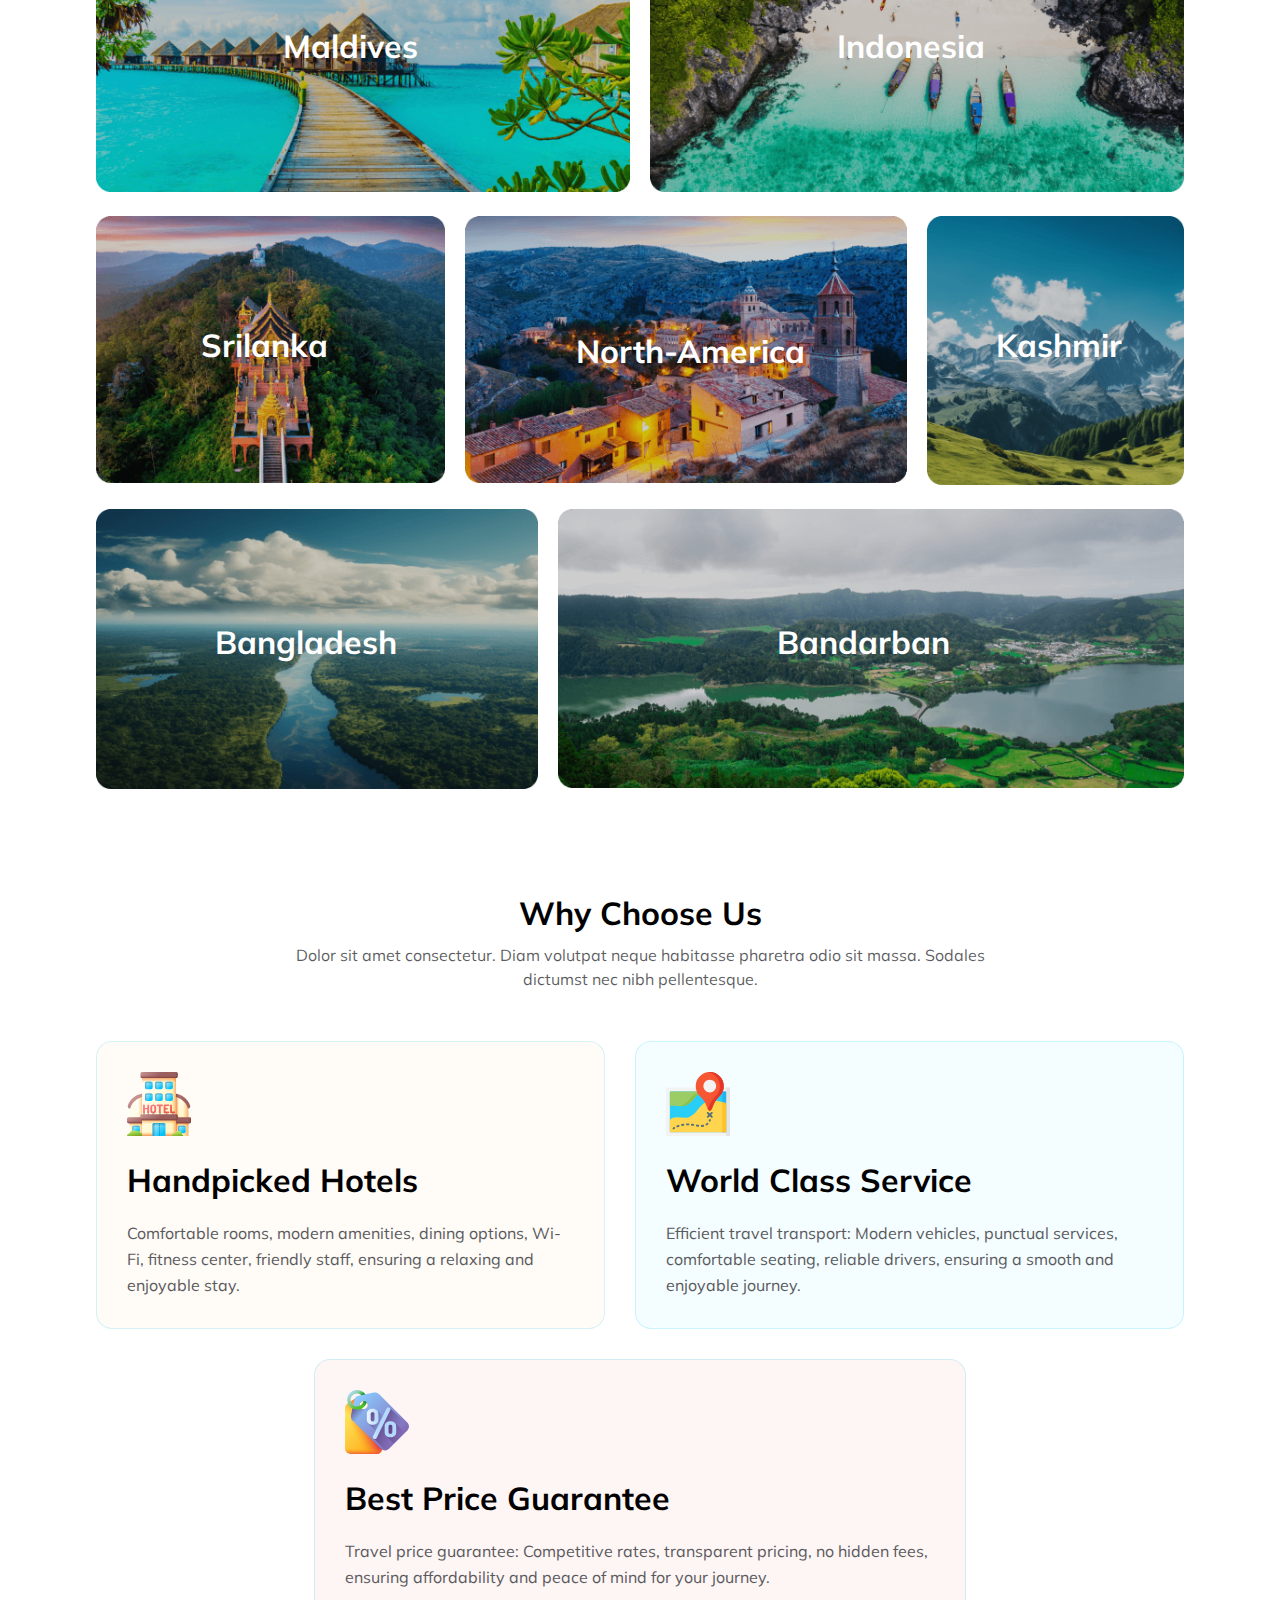
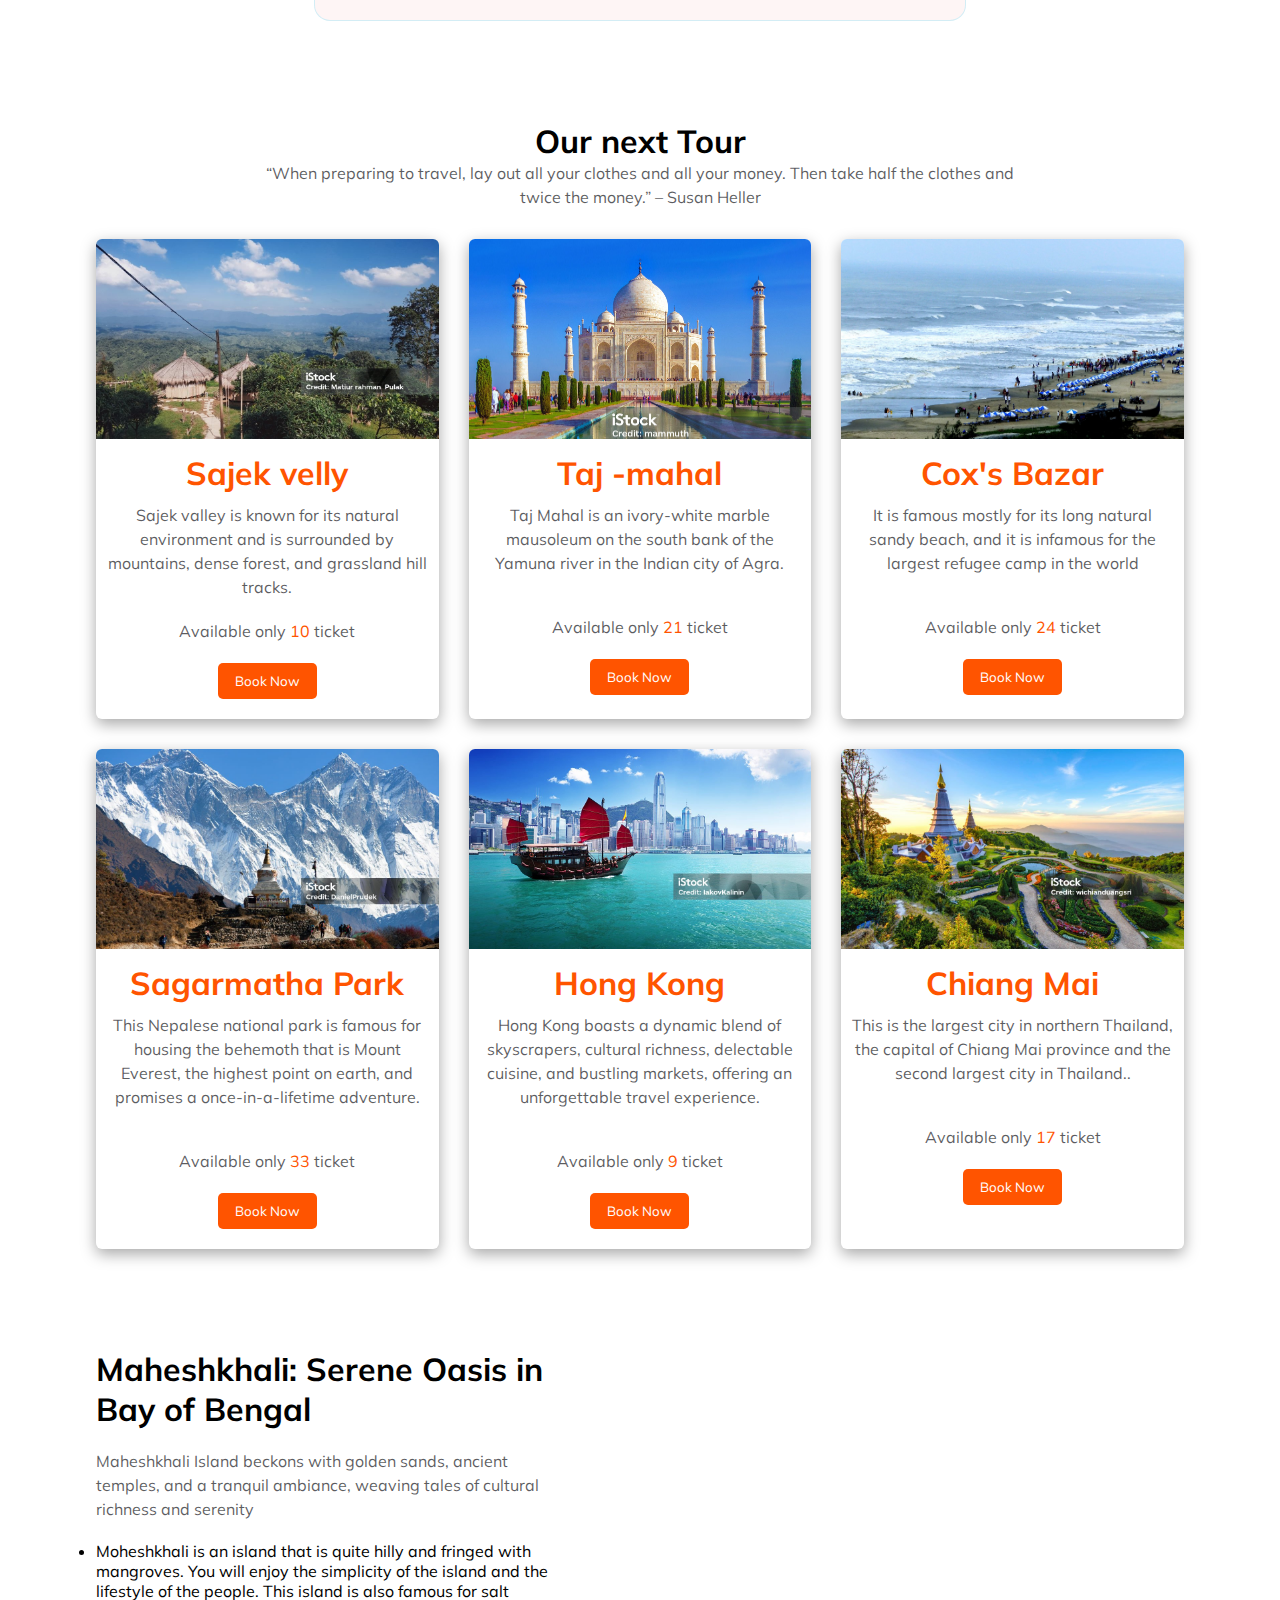
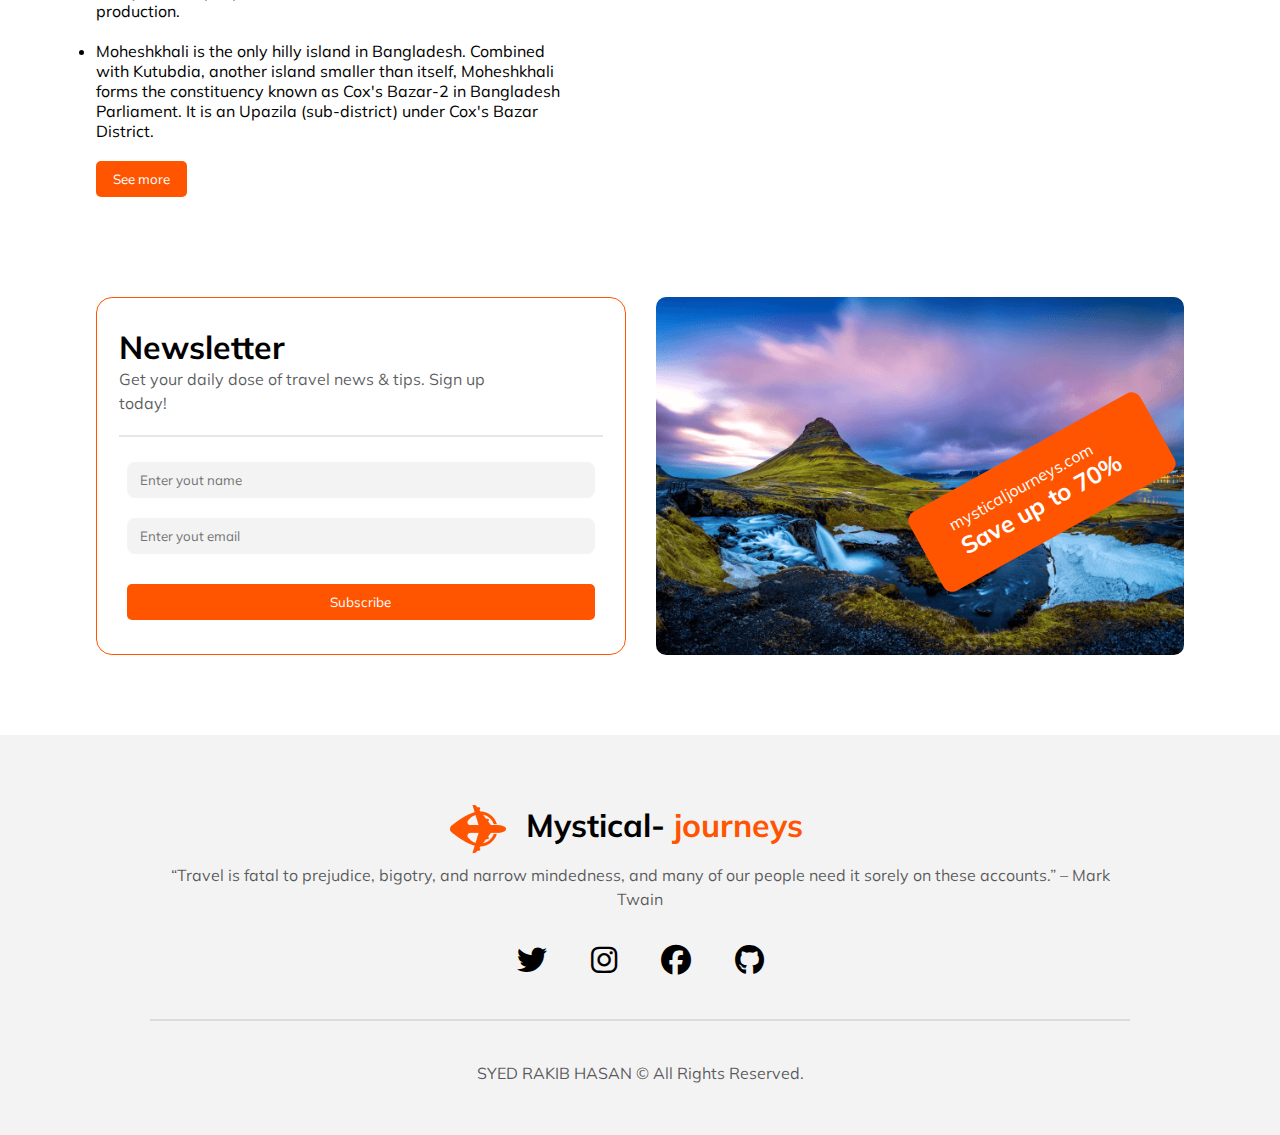
==== commit 1408e0ab: "i-frame section done" ====
--- a/index.html
+++ b/index.html
@@ -99,7 +99,7 @@
 
 
 <h1>Explore Your Travel</h1>
-<p class="section-description" >This is what holidays, travels, vacations are about. It is not really rest or even leisure we chase. We strain to renew our capacity to wonder, to shock ourselves into astonishment once again." —Shana Alexander</p>
+<p class="banner-des" >This is what holidays, travels, vacations are about. It is not really rest or even leisure we chase. We strain to renew our capacity to wonder, to shock ourselves into astonishment once again." —Shana Alexander</p>
 
 
 
@@ -423,6 +423,52 @@
 
 <!-- extra swection end -->
 
+<!-- simple perfect place area---customize to Maheshkhali Island -->
+
+
+<div class="place">
+
+
+
+
+
+
+
+    <div class="place-left">
+
+<h1>Maheshkhali: Serene Oasis in Bay of Bengal</h1> <br>
+<p   >Maheshkhali Island beckons with golden sands, ancient temples, and a tranquil ambiance, weaving tales of cultural richness and serenity</p>
+<br>
+<li>Moheshkhali is an island that is quite hilly and fringed with mangroves. You will enjoy the simplicity of the island and the lifestyle of the people. This island is also famous for salt production.</li>
+<br>
+
+<li>Moheshkhali is the only hilly island in Bangladesh. Combined with Kutubdia, another island smaller than itself, Moheshkhali forms the constituency known as Cox's Bazar-2 in Bangladesh Parliament. It is an Upazila (sub-district) under Cox's Bazar District.</li>
+<br>
+
+<button class="primary-btn" >See more</button>
+
+    </div>
+
+
+    <div class="place-right">
+
+
+        <iframe  width="100%" height="360" src="https://www.youtube.com/embed/bQjMhRyfdeo" title="Bird&#39;s eye View !! 😱 পাখির চোখে মহেশখালী দ্বীপ !! 😱 #moheshkhali #drone #birdseyeview #coxsbazar" frameborder="0" allow="accelerometer; autoplay; clipboard-write; encrypted-media; gyroscope; picture-in-picture; web-share" allowfullscreen></iframe>
+
+    </div>
+
+
+
+
+
+
+
+
+</div>
+
+
+
+<!-- Maheshkhali Island end -->
 
 
 <div class="news-latter-section">
@@ -517,7 +563,7 @@
 
 
 
-    <p >Lorem ipsum dolor sit amet consectetur. Nulla sit viverra morbi vitae blandit orci potenti vulputate. Leo erat maecenas vitae elementum ultricies nullam. </p>
+    <p >“Travel is  fatal to prejudice, bigotry, and narrow mindedness, and many of our people need it sorely on these accounts.” – Mark Twain </p>
 
     <div class="icon">
     
--- a/css/style.css
+++ b/css/style.css
@@ -543,7 +543,31 @@
 
 
 
-
+/* maheskhali start */
+
+.place{
+    margin: 100px 0;
+    display: flex;
+    gap: 30px;
+    justify-content: space-between;
+    align-items: center;
+}
+
+.place-left{
+
+    width: 44%;
+}
+.place-right{
+
+    width: 44%;
+}
+
+.place-right iframe{
+
+    border-radius: 10px;
+}
+
+/* maheskhali start end */
 
 
 
@@ -737,6 +761,20 @@
         margin: auto;
         width: 80%;
     }
+
+
+    .place{
+
+        flex-direction: column;
+
+}
+.place-left{
+
+width: 100%;
+}
+.place-right{
+
+width: 100%;}
     }
 
 
@@ -873,7 +911,9 @@
                     position: relative;
                     top: -79px;
                 }
-                
+               
+                
+               
 
     }
   
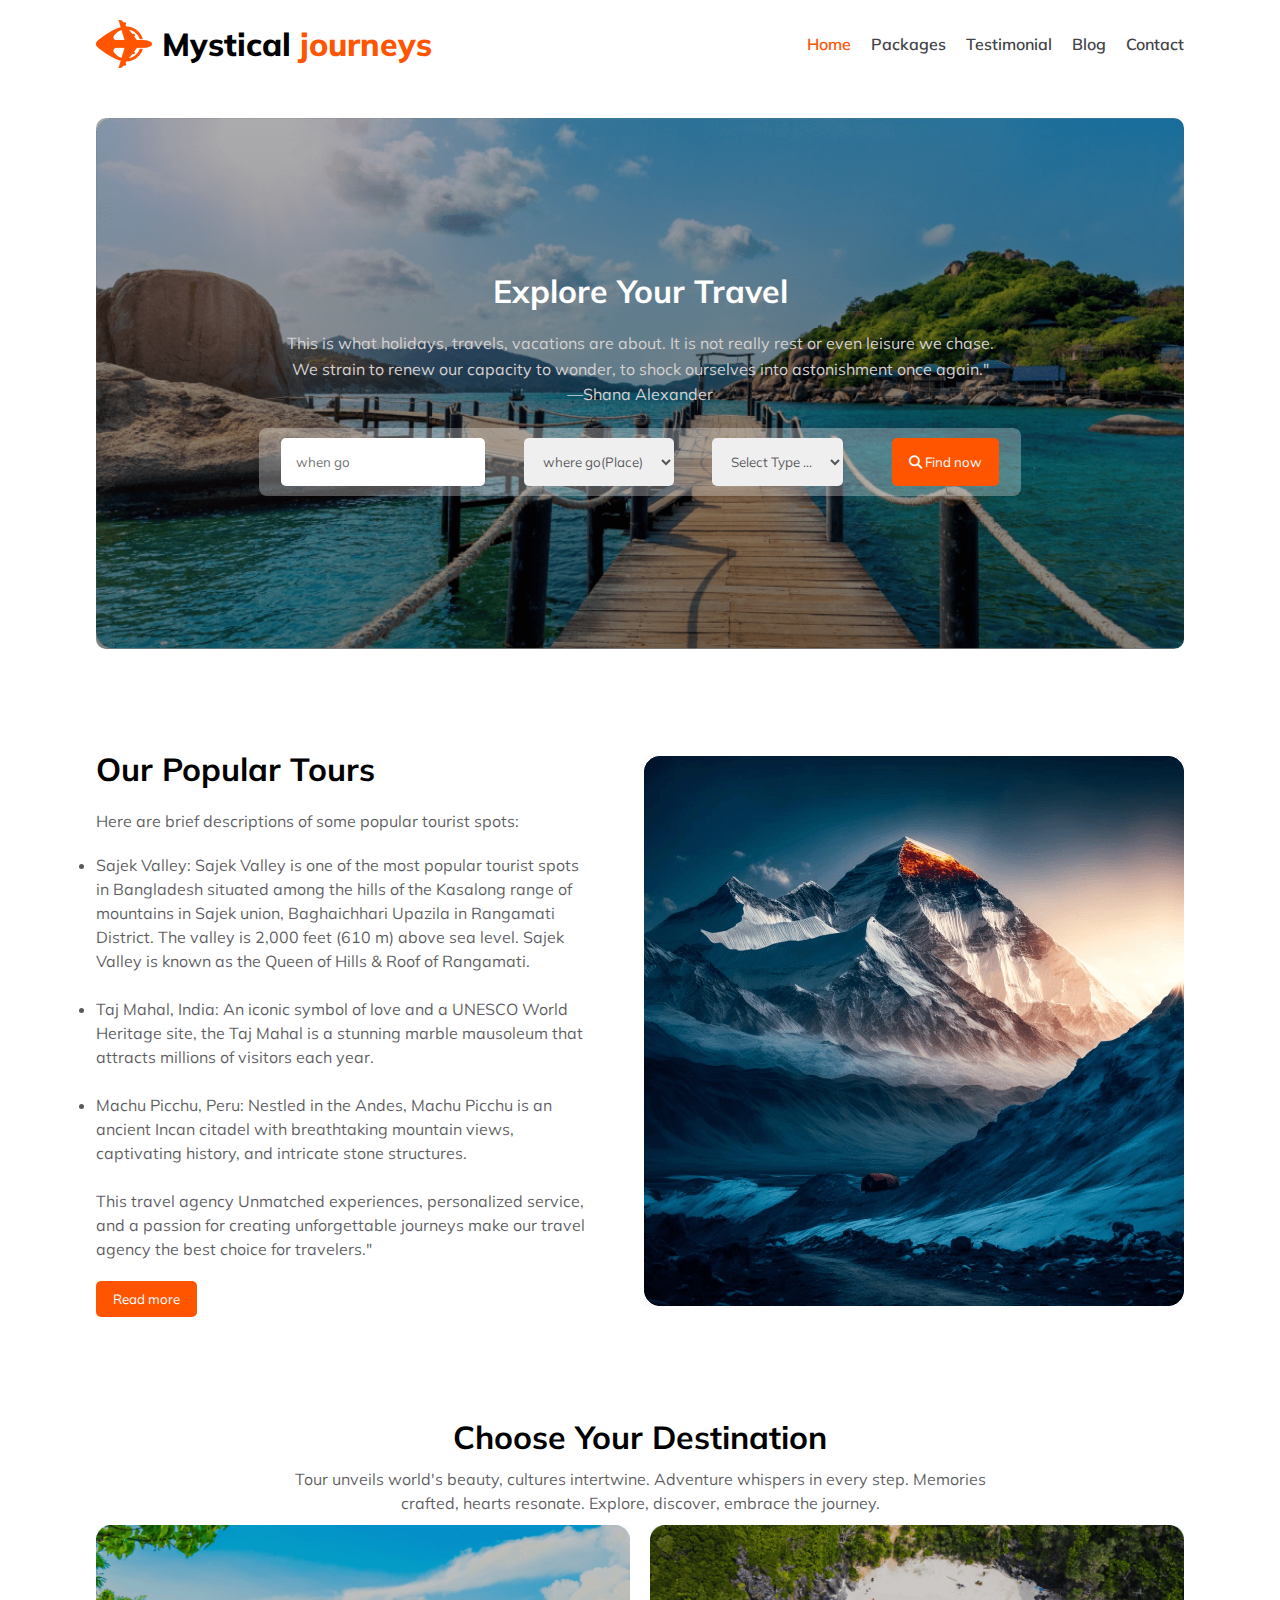
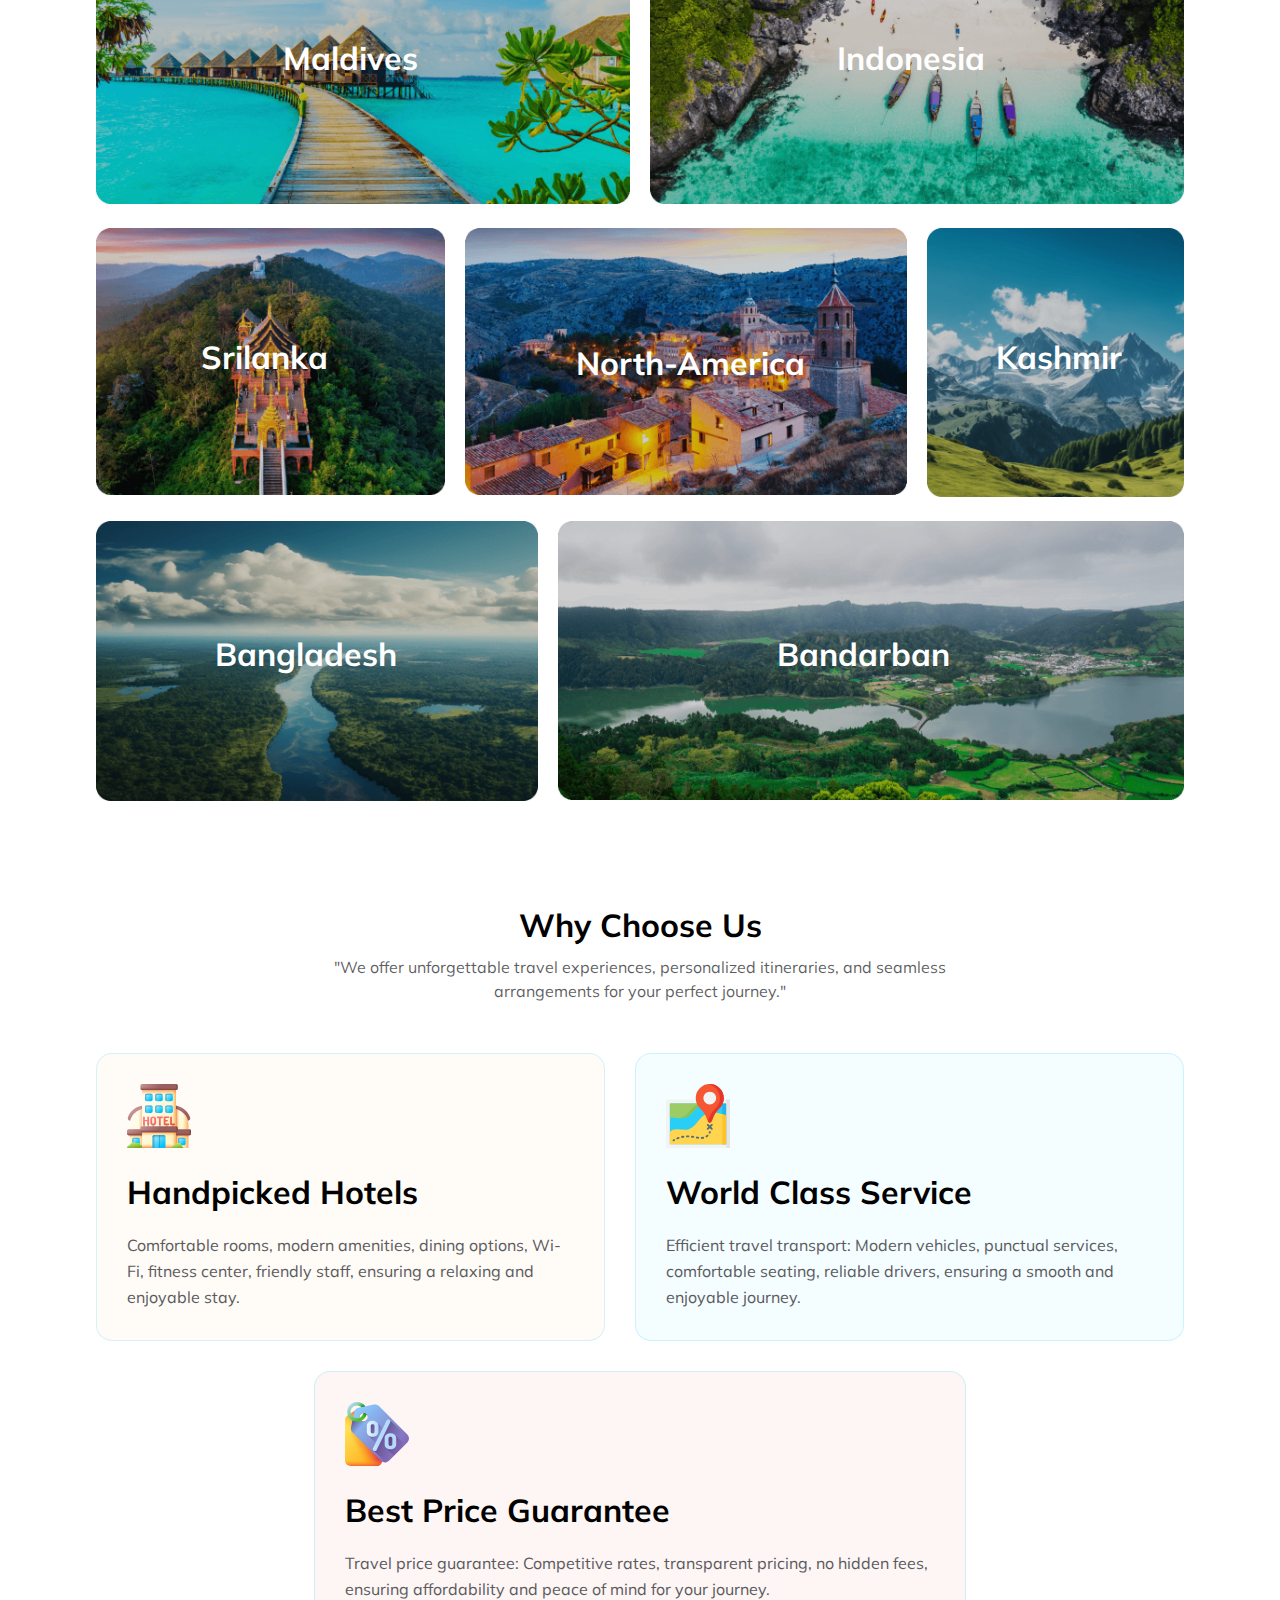
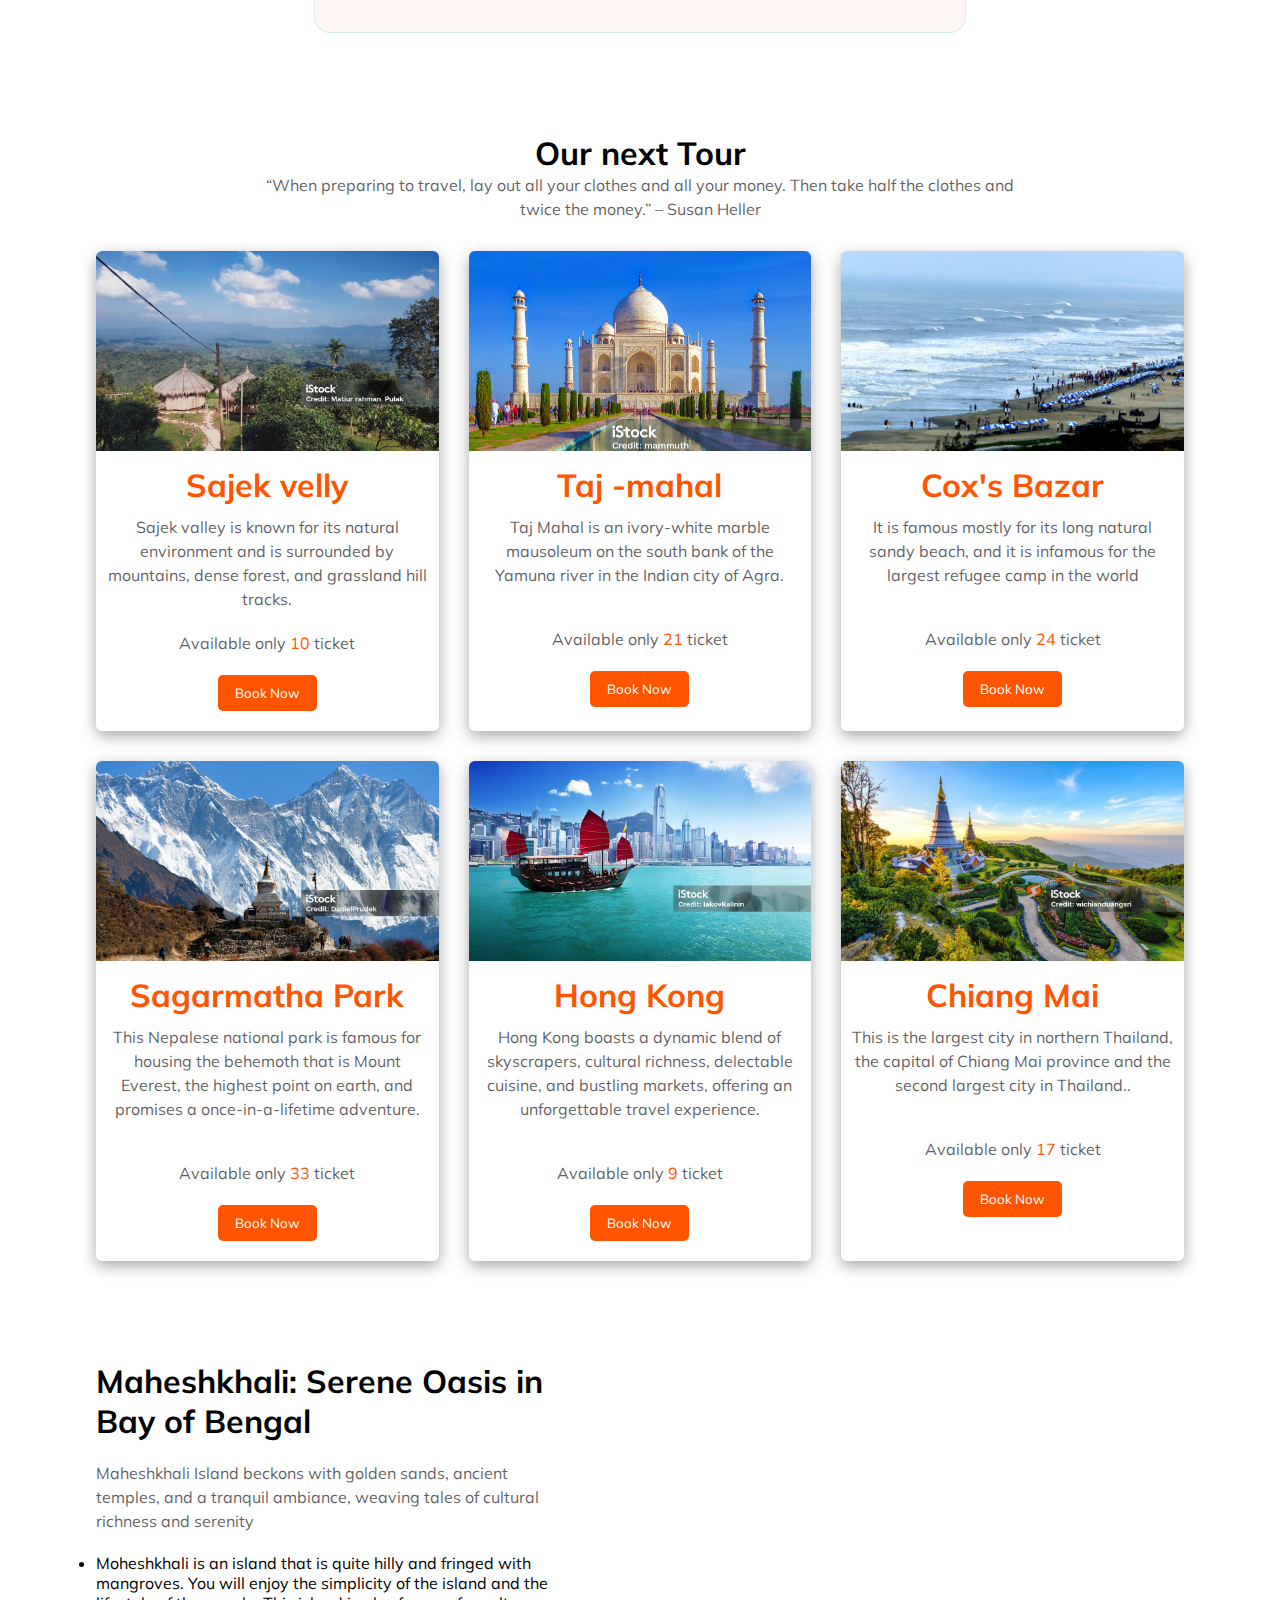
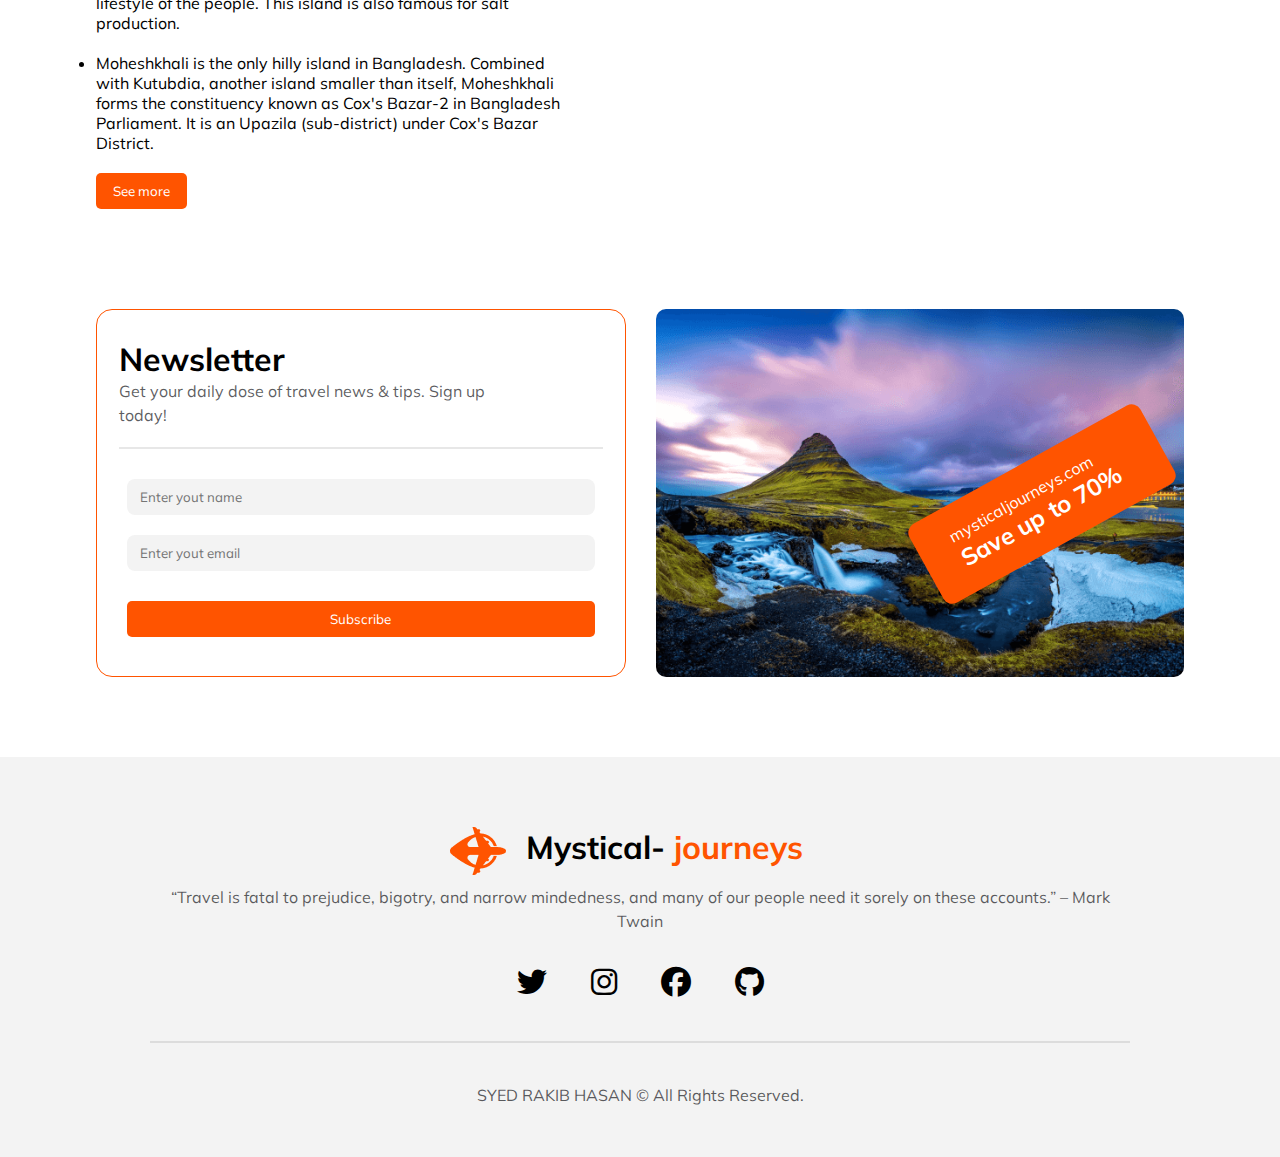
==== commit 0136a094: "banner-input problem fix" ====
--- a/index.html
+++ b/index.html
@@ -107,9 +107,27 @@
 
 </div>
 <form action="">
-    <input  placeholder="when go" type="text">
-    <input  placeholder="where go" type="text"  >
-    <input  placeholder="select type" type="text">
+    <input  placeholder="when go" type="text"  >
+    
+    
+    <!-- <input  placeholder="where go" type="text"  >  -->
+    
+    <select>
+        <option class="select-item" value="" disabled selected hidden>where go(Place)</option>
+        <option value="coffee">Sajek</option>
+        <option value="tea">Taj-mahal</option>
+        <option value="milk">Maldives</option>
+      </select>
+
+    <!-- <input  placeholder="select type " type="text"> <span class="arrow" ></span> -->
+    <select>
+        <option class="hi" value="" disabled selected hidden>Select  Type ...</option>
+        <option value="coffee">Standard</option>
+        <option value="tea">Economic</option>
+        <option value="milk">General</option>
+      </select>
+
+
   <button  class="primary-btn banner-btn" > <i class="fa-solid fa-magnifying-glass"></i> Find now</button>
 
 </form>
@@ -242,7 +260,7 @@
 
 
         <h1>Why Choose Us</h1>
-        <p class="section-description" >Dolor sit amet consectetur. Diam volutpat neque habitasse pharetra odio sit massa. Sodales dictumst nec nibh pellentesque.</p>
+        <p class="section-description" >"We offer unforgettable travel experiences, personalized itineraries, and seamless arrangements for your perfect journey."</p>
         
         
         </div>
@@ -422,6 +440,11 @@
 
 
 <!-- extra swection end -->
+
+
+
+
+
 
 <!-- simple perfect place area---customize to Maheshkhali Island -->
 
--- a/css/style.css
+++ b/css/style.css
@@ -129,7 +129,7 @@
 .banner-text h1{
     color: #fff;
 }
-.banner input {
+.banner input, select {
     outline: none;
     padding: 15px 15px;
     border-radius: 5px;
@@ -138,12 +138,20 @@
 
     /* margin-top: 1px; */
 }
-
+select{
+
+    color: rgba(19, 19, 24, 0.70);
+}
 .banner-des{
     color: #d5d0d0;
     margin: 20px 0;
     line-height: 1.6em;
 }
+.banner form{
+
+    position: relative;
+}
+
 .section-description{
   
 
@@ -177,7 +185,7 @@
 justify-content: space-around;
 border-radius: 8px;
 background: rgba(255, 255, 255, 0.30);
-padding: 5px 2px;
+padding: 10px 2px;
    
 }
 
@@ -540,7 +548,63 @@
 
 
 /* extra section style end */
-
+/* deals section */
+
+
+
+.deals-text{
+
+    text-align: center;
+}
+
+.deals-text p{
+
+    color: #5A5A5D;
+    margin-bottom: 30px;
+}
+
+.deals-btn{
+
+    width: 40%;
+   margin-top: 30px;
+}
+.deals-main h2{
+
+    color: black;
+    padding: 20px 0;
+}
+
+.deals-main p{
+
+
+    padding: 10px 0;
+}
+
+.deals-1{
+    background-image: url('../image/deals-1.png');
+    background-size: cover;
+    height: 500px;
+
+}
+
+.deals-details-1 {
+    color: white;
+    width: 62%;
+    margin-left: auto;
+    padding: 68px 24px;
+    display: flex;
+    flex-direction: column;
+    justify-content: right;
+    border-radius: 16px;
+    border: 2px solid #FFF;
+    background: rgba(255, 255, 255, 0.80);
+    position: relative;
+    top: 66px;
+    left: -67px;
+}
+
+
+/* deals sectionend */
 
 
 /* maheskhali start */
@@ -775,7 +839,10 @@
 .place-right{
 
 width: 100%;}
-    }
+
+
+}
+
 
 
 
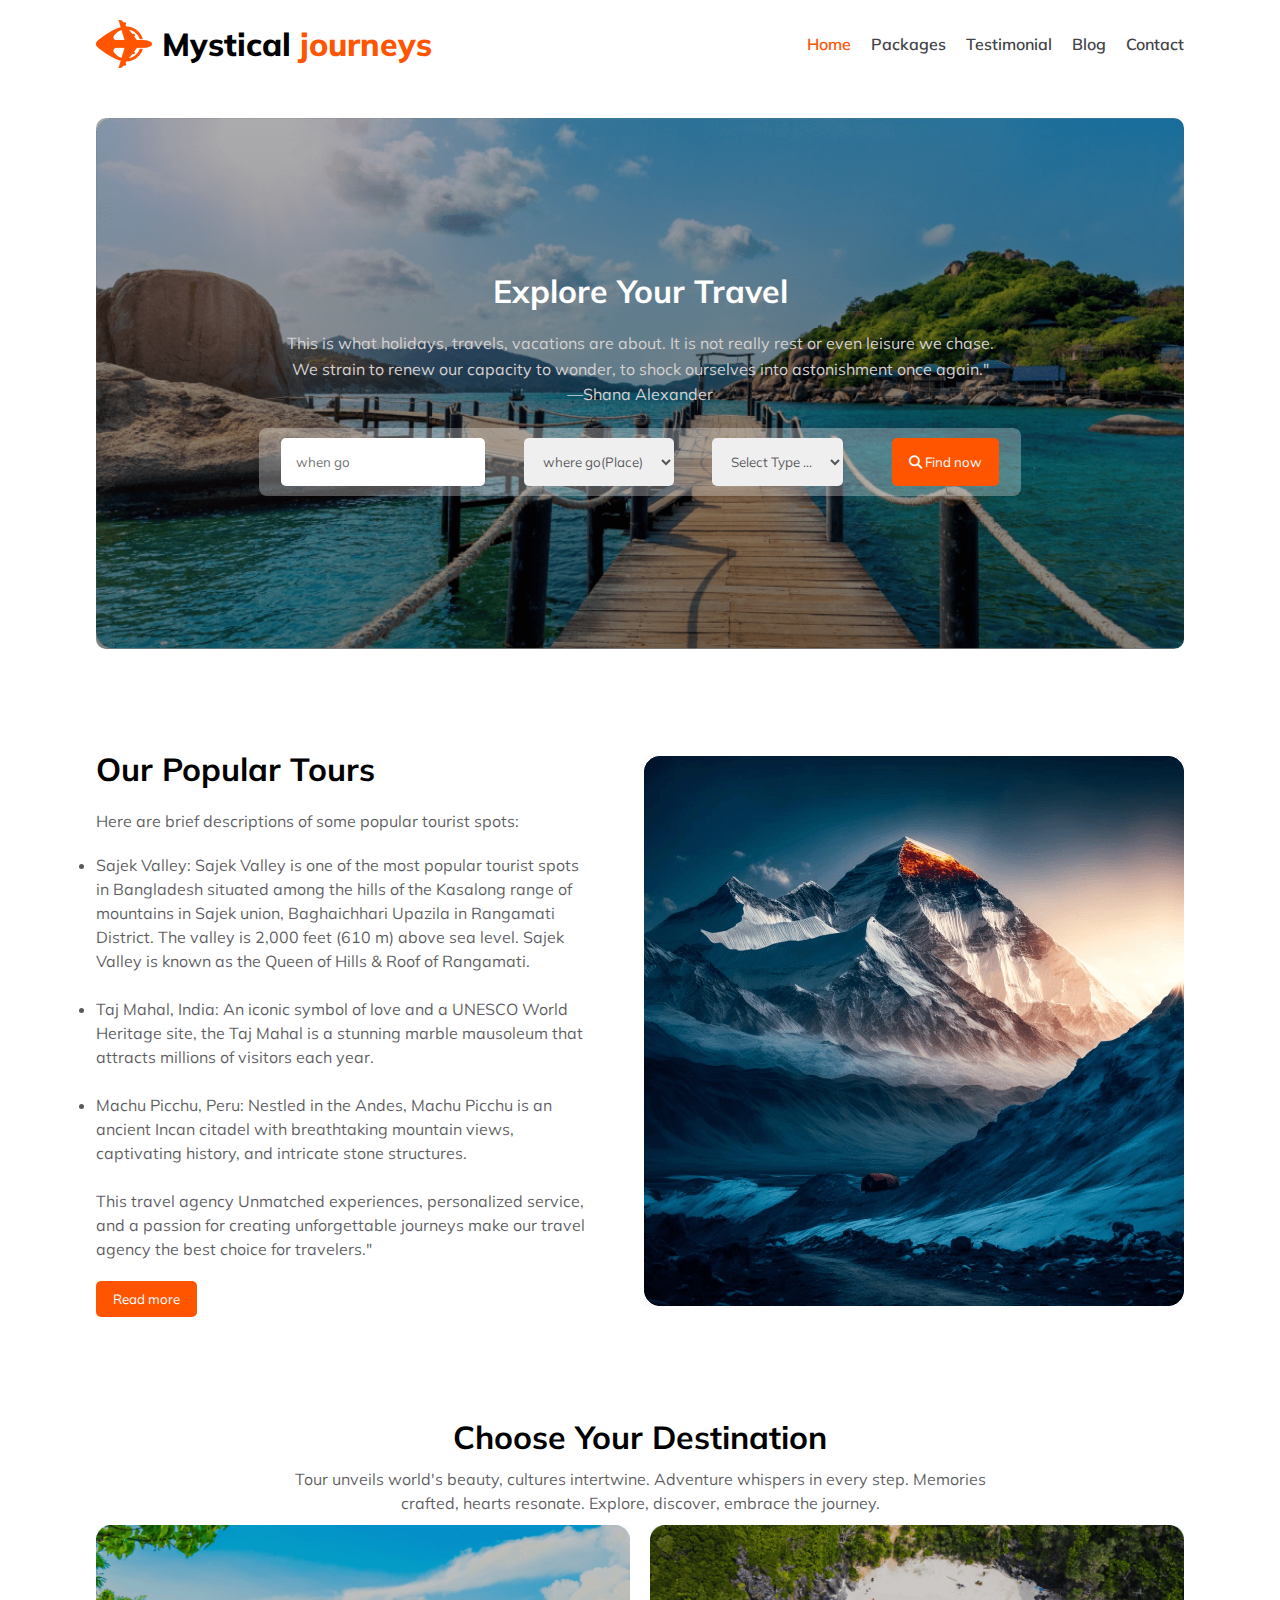
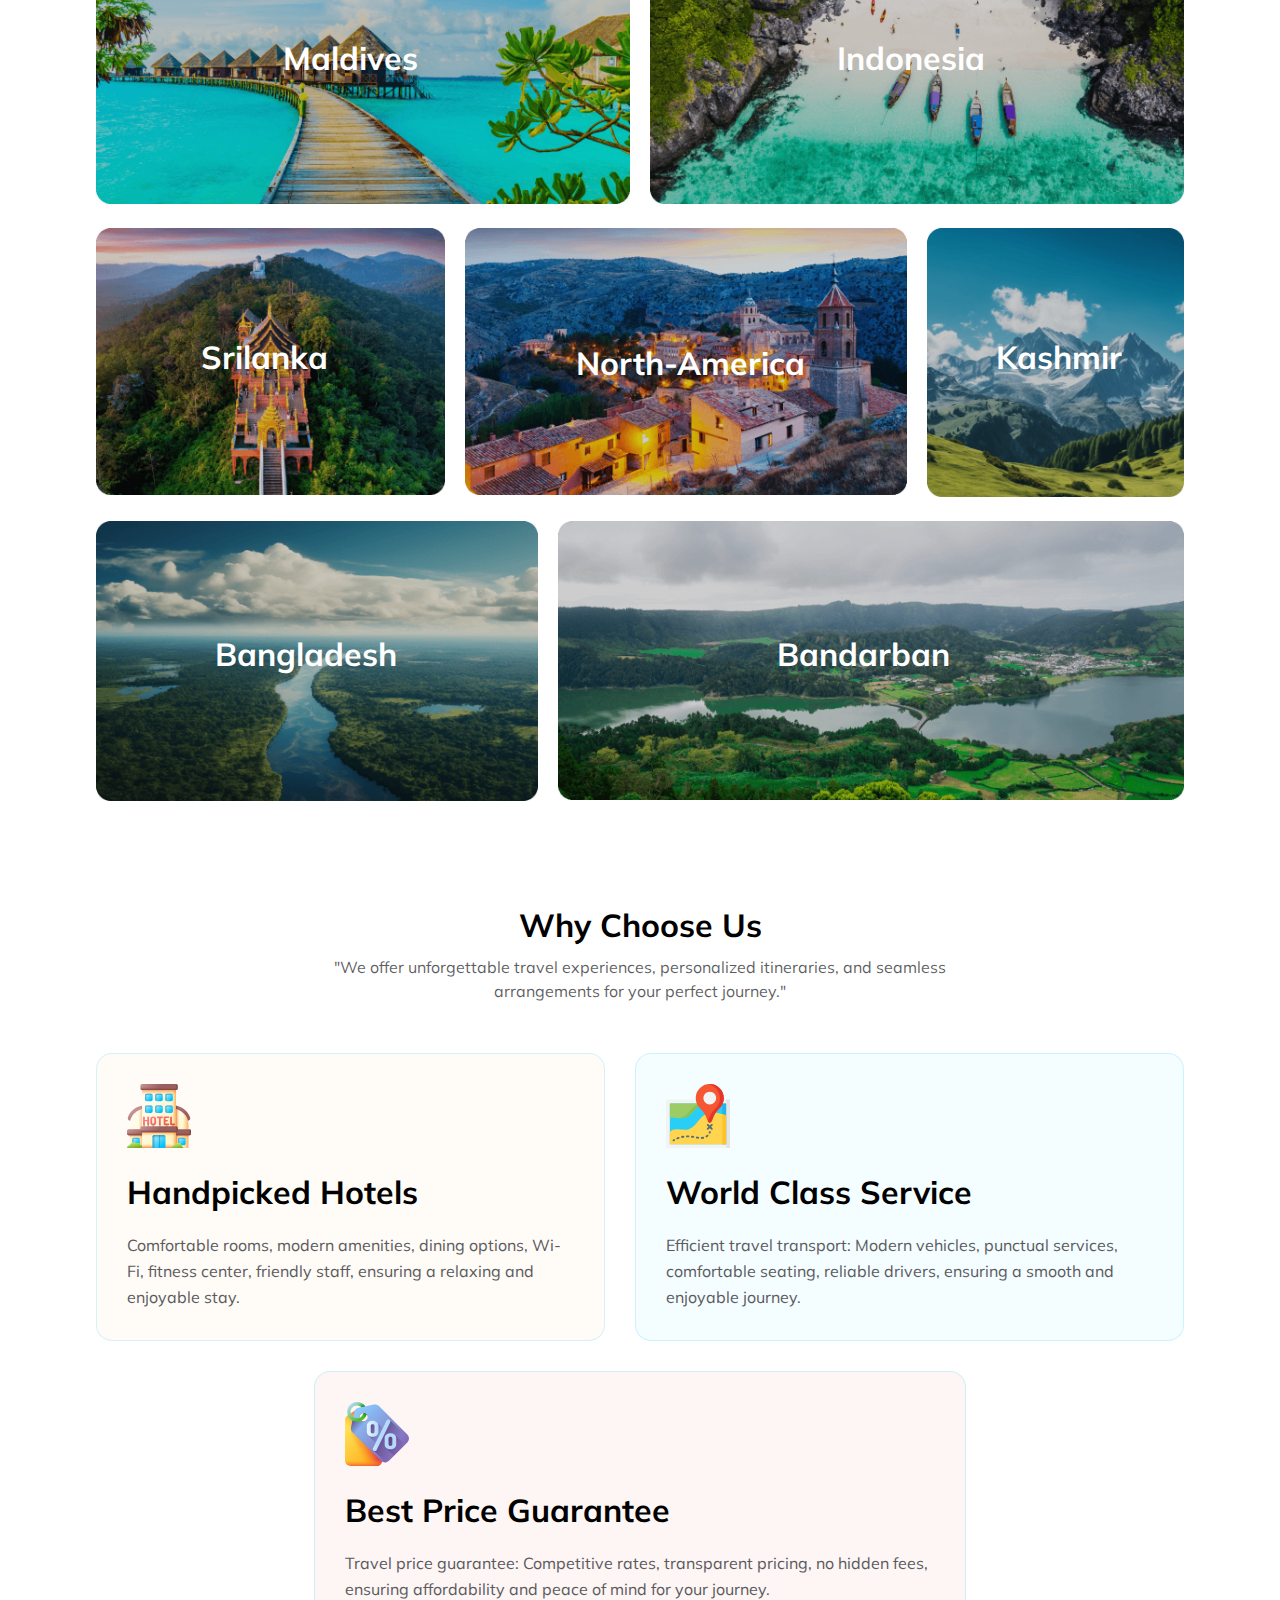
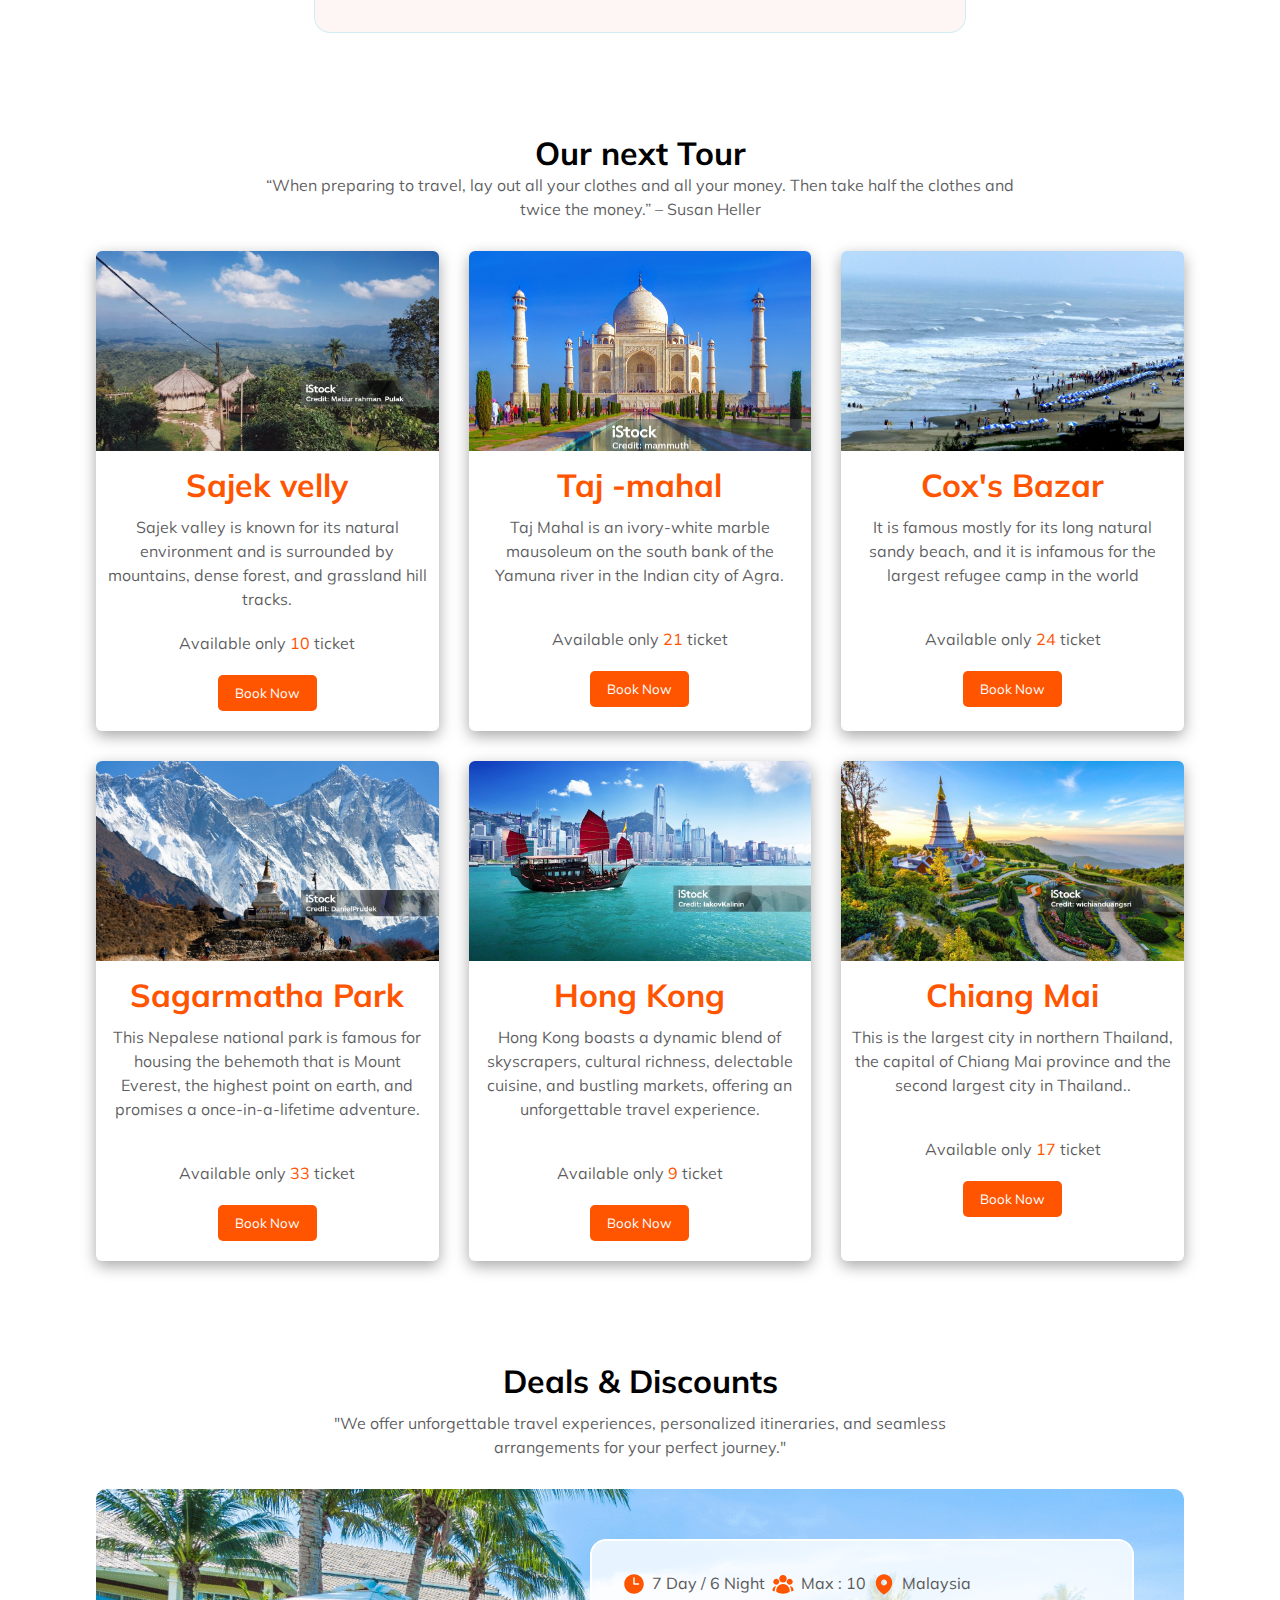
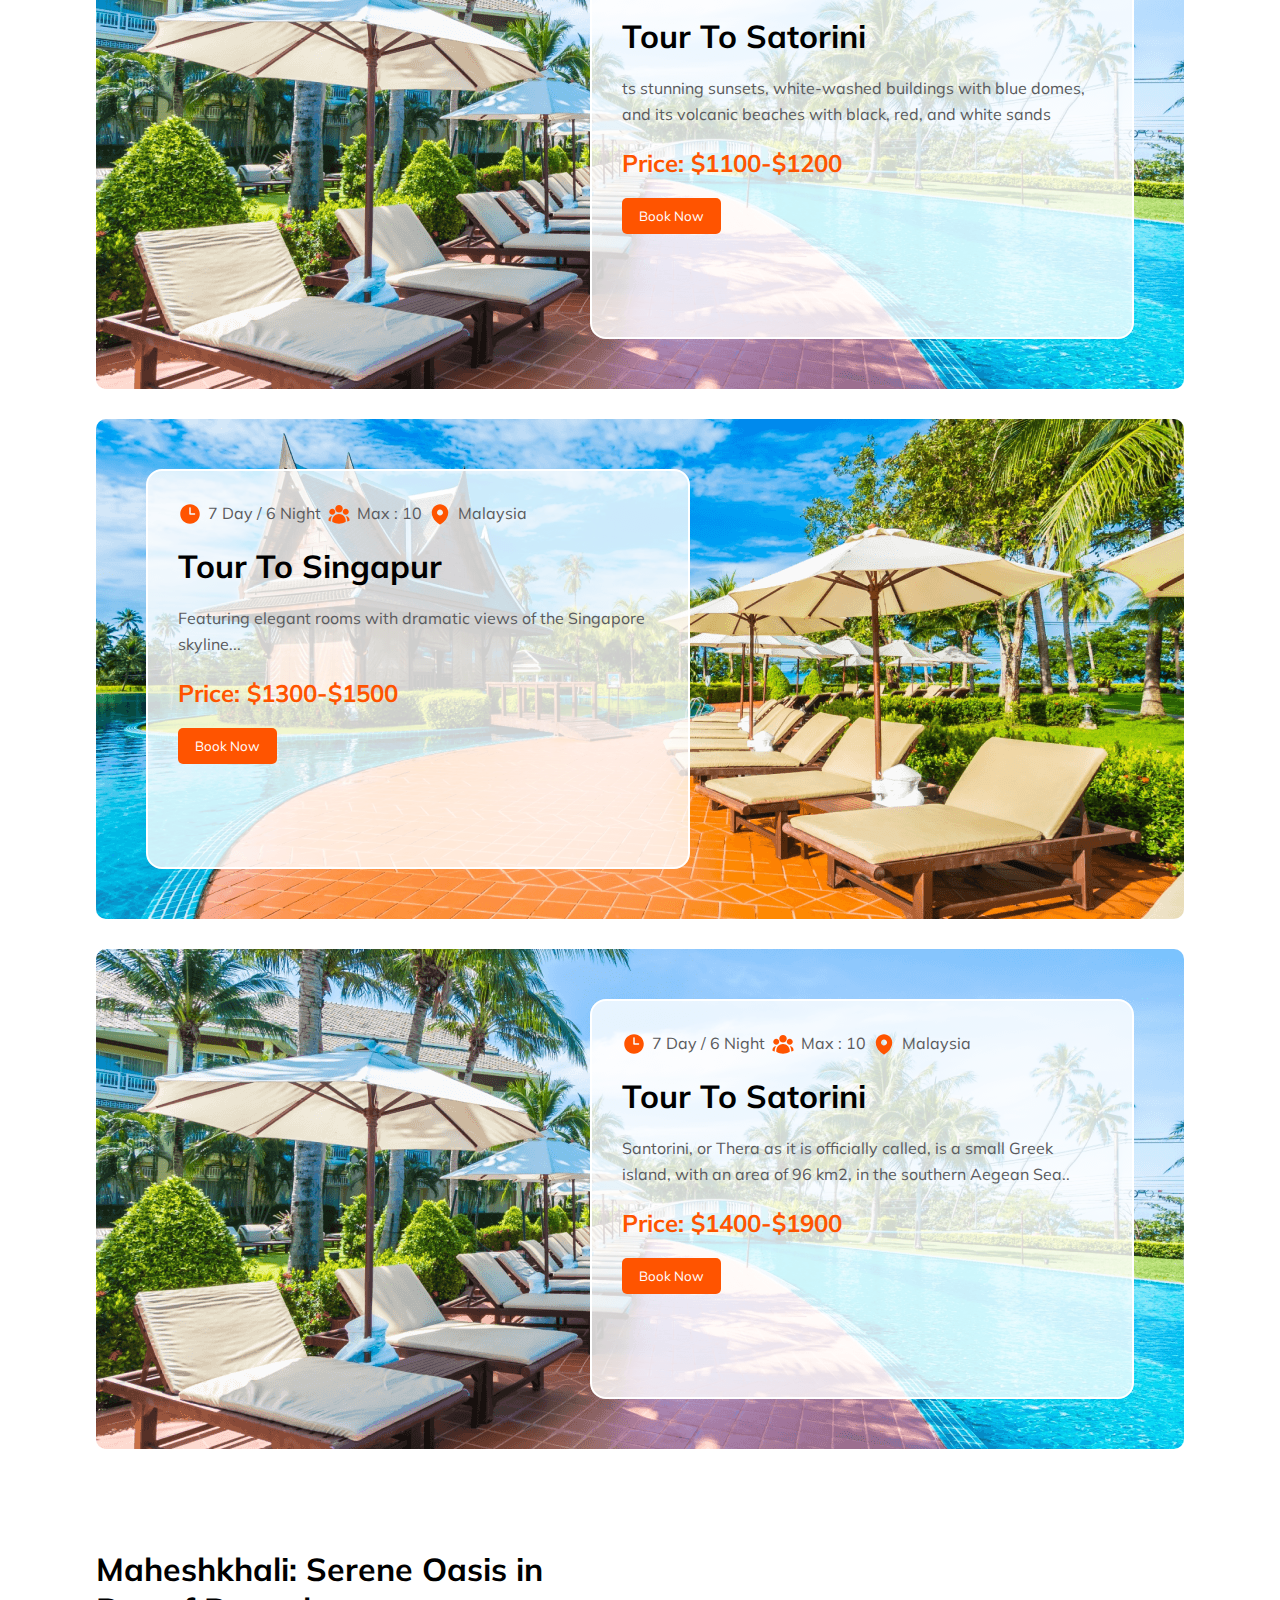
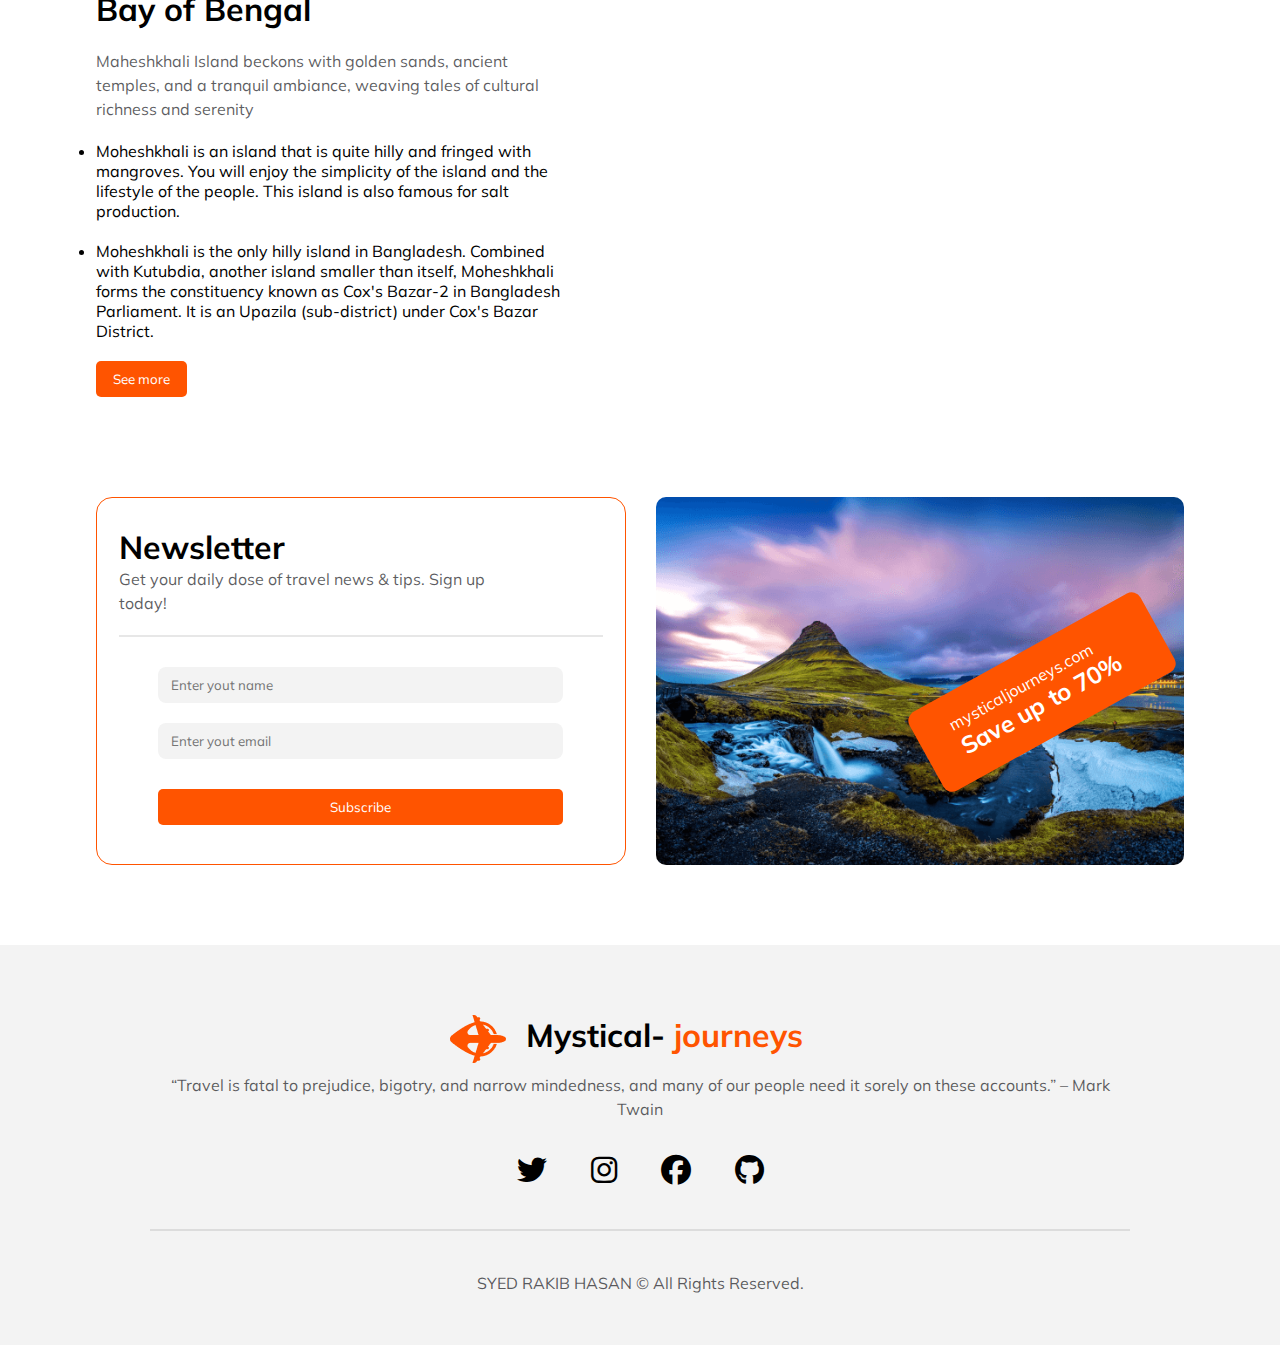
==== commit f485fa7a: "responsive problem fix of news-latter section" ====
--- a/index.html
+++ b/index.html
@@ -442,7 +442,89 @@
 <!-- extra swection end -->
 
 
-
+<!-- deals section -->
+
+
+<div class="deals-section">
+
+    <div class="section-intro">
+
+
+        <h1>Deals & Discounts</h1>
+        <p class="section-description" >"We offer unforgettable travel experiences, personalized itineraries, and seamless arrangements for your perfect journey."</p>
+        
+        
+        </div>
+
+
+
+
+    <div class="deals-1">
+
+
+
+        <div class="deals-text">
+        
+        
+        <p class="icon-svg" >   <img src="./image/time.svg" alt=""> 7 Day / 6 Night <img src="./image/max.svg" alt=""> Max : 10  <img src="./image/locationnn.svg" alt="">  Malaysia</p>
+        
+        
+        <h1>Tour To Satorini</h1>
+        <p>ts stunning sunsets, white-washed buildings with blue domes, and its volcanic beaches with black, red, and white sands</p>
+            <h2 class="special-color" >Price: $1100-$1200</h2>
+            <button class="primary-btn" >Book Now</button>
+        
+        </div>
+        
+        
+           </div>
+           <div class="deals-2">
+        
+        
+        
+        <div class="deals-text">
+        
+        
+        <p class="icon-svg" >   <img src="./image/time.svg" alt=""> 7 Day / 6 Night <img src="./image/max.svg" alt=""> Max : 10  <img src="./image/locationnn.svg" alt="">  Malaysia</p>
+        
+        
+        <h1>Tour To Singapur</h1>
+        <p>Featuring elegant rooms with dramatic views of the Singapore skyline...</p>
+            <h2 class="special-color" >Price: $1300-$1500</h2>
+            <button class="primary-btn" >Book Now</button>
+        
+        </div>
+        
+        
+           </div>
+           <div class="deals-3">
+        
+        
+        
+        <div class="deals-text">
+        
+        
+        <p class="icon-svg" >   <img src="./image/time.svg" alt=""> 7 Day / 6 Night <img src="./image/max.svg" alt=""> Max : 10  <img src="./image/locationnn.svg" alt="">  Malaysia</p>
+        
+        
+        <h1>Tour To Satorini</h1>
+        <p>Santorini, or Thera as it is officially called, is a small Greek island, with an area of 96 km2, in the southern Aegean Sea..</p>
+            <h2 class="special-color" >Price: $1400-$1900</h2>
+            <button class="primary-btn" >Book Now</button>
+        
+        </div>
+        
+        
+           </div>
+        
+
+
+
+
+
+</div>
+
+<!-- deals section end -->
 
 
 
--- a/css/style.css
+++ b/css/style.css
@@ -383,14 +383,12 @@
     
 }
 
-.news-latter-form input[type="email"] , .news-latter-form input[type="text"]{
+.news-latter-form input[type="email"], .news-latter-form input[type="text"] {
     border: none;
     border-radius: 8px;
     background: rgba(19, 19, 24, 0.05);
     padding: 10px 13px;
-    width: 140%;
- 
-
+    width: 121%;
     margin-top: 20px;
 }
 
@@ -400,7 +398,7 @@
 }
 .submit{
     margin-top: 30px;
-    width: 140%;
+    width: 121%;
 }
 .news-latter-right img{
 
@@ -519,10 +517,7 @@
     margin-bottom: 10px;
 }
 
-.tour-item :hover{
-
-
-}
+
 
 .tour-item p{
 
@@ -552,57 +547,81 @@
 
 
 
-.deals-text{
-
-    text-align: center;
-}
-
-.deals-text p{
-
-    color: #5A5A5D;
-    margin-bottom: 30px;
-}
-
-.deals-btn{
-
-    width: 40%;
-   margin-top: 30px;
-}
-.deals-main h2{
-
-    color: black;
-    padding: 20px 0;
-}
-
-.deals-main p{
-
-
-    padding: 10px 0;
-}
-
-.deals-1{
+.deals-1, .deals-3{
+
     background-image: url('../image/deals-1.png');
     background-size: cover;
+    width: 100%;
     height: 500px;
-
-}
-
-.deals-details-1 {
-    color: white;
-    width: 62%;
-    margin-left: auto;
-    padding: 68px 24px;
-    display: flex;
-    flex-direction: column;
+    display: flex;
     justify-content: right;
+    align-items: center;
+    background-position: center;
+    border-radius: 10px;
+    margin-top: 30px;
+    
+    
+       }
+       .deals-text{
+    
+        box-sizing: border-box;
+    width: 50%;
+    height: 80%;
     border-radius: 16px;
     border: 2px solid #FFF;
     background: rgba(255, 255, 255, 0.80);
-    position: relative;
-    top: 66px;
-    left: -67px;
-}
-
+    margin-right: 50px;
+    padding: 30px 30px;
+    
+    
+       }
+    
+       .icon-svg i{
+    
+     width: 10px;
+     margin-left: 6px;
+     margin-top: 20px;
+       }
+       .deals-text h2, .deals-text h1 {
+    
+    padding: 20px 0;
+       }
+    
+       .deals-text p{
+        color: #5A5A5D;
+        font-size: 16px;
+        font-weight: 400;
+        line-height: 1.6rem; 
+    
+       }
+       .icon-svg{
+    
+    
+    display: flex;
+    align-items: center;
+    gap: 6px;
+    
+       }
+    
+        .deals-2{
+    
+            background-image: url('../image/deals-2.png');
+            background-size: cover;
+            width: 100%;
+            height: 500px;
+            display: flex;
+            justify-content: left;
+            align-items: center;
+            margin-top: 30px;
+           background-position: center;
+           border-radius: 10px;
+    
+        }
+
+        .deals-2 .deals-text{
+margin-left: 50px;
+
+        }
 
 /* deals sectionend */
 
@@ -839,6 +858,46 @@
 .place-right{
 
 width: 100%;}
+
+.deals-2 .deals-text{
+
+margin: auto;
+
+
+}
+
+.deals-text{
+
+    box-sizing: border-box;
+width: 80%;
+height: auto;
+border-radius: 16px;
+border: 2px solid #FFF;
+background: rgba(255, 255, 255, 0.80);
+margin: auto;
+
+justify-content: center;
+
+
+   }
+
+   .deals-text h1{
+
+
+font-size: 22px;
+
+   }
+
+   .icon-svg{
+
+    display: none;
+   }
+
+
+   .deals-text p{
+
+    line-height: 18px;
+       }
 
 
 }
@@ -979,7 +1038,90 @@
                     top: -79px;
                 }
                
+                .news-latter-section{
+
+                    flex-direction: column;
+                }
+            
+            
+                .news-latter-form input[type="email"] , .news-latter-form input[type="text"]{
+            
+                    width: 110%;
+                }
+                .submit{
+            
+                    width: 110%;
+                }
+            
+                .news-latter-right{
+                    width: 100%;
+                   
+                }
+                .news-latter-left{
+                    width: 100%;
+                   
+                }
+            
+                .save-up {
+                    display: flex;
+                    width: 28%;
+                    position: relative;
+                    margin-top: 185px;
+                    transform: rotate(-29deg);
+                    margin-right: 20px;
+                    top: -48px;
+                    font-size: 10px;
+                }
                 
+                .deals-2 .deals-text{
+
+                    margin: auto;
+                    
+                    
+                    }
+                    
+                    .deals-text{
+                    
+                        box-sizing: border-box;
+                    width: 80%;
+                    height: auto;
+                    border-radius: 16px;
+                    border: 2px solid #FFF;
+                    background: rgba(255, 255, 255, 0.80);
+                    margin: auto;
+                    
+                    justify-content: center;
+                    
+                    
+                       }
+                    
+                       .deals-text h1{
+                    
+                    
+                    font-size: 22px;
+                    
+                       }
+                    
+                   
+                    
+                    
+                       .deals-text p{
+                    
+                        line-height: 18px;
+                           }
+                    
+                           .place{
+
+                            flex-direction: column;
+                    
+                    }
+                    .place-left{
+                    
+                    width: 100%;
+                    }
+                    .place-right{
+                    
+                    width: 100%;}
                
 
     }
@@ -999,5 +1141,4 @@
  
 }
 
-   
-    }
+    }
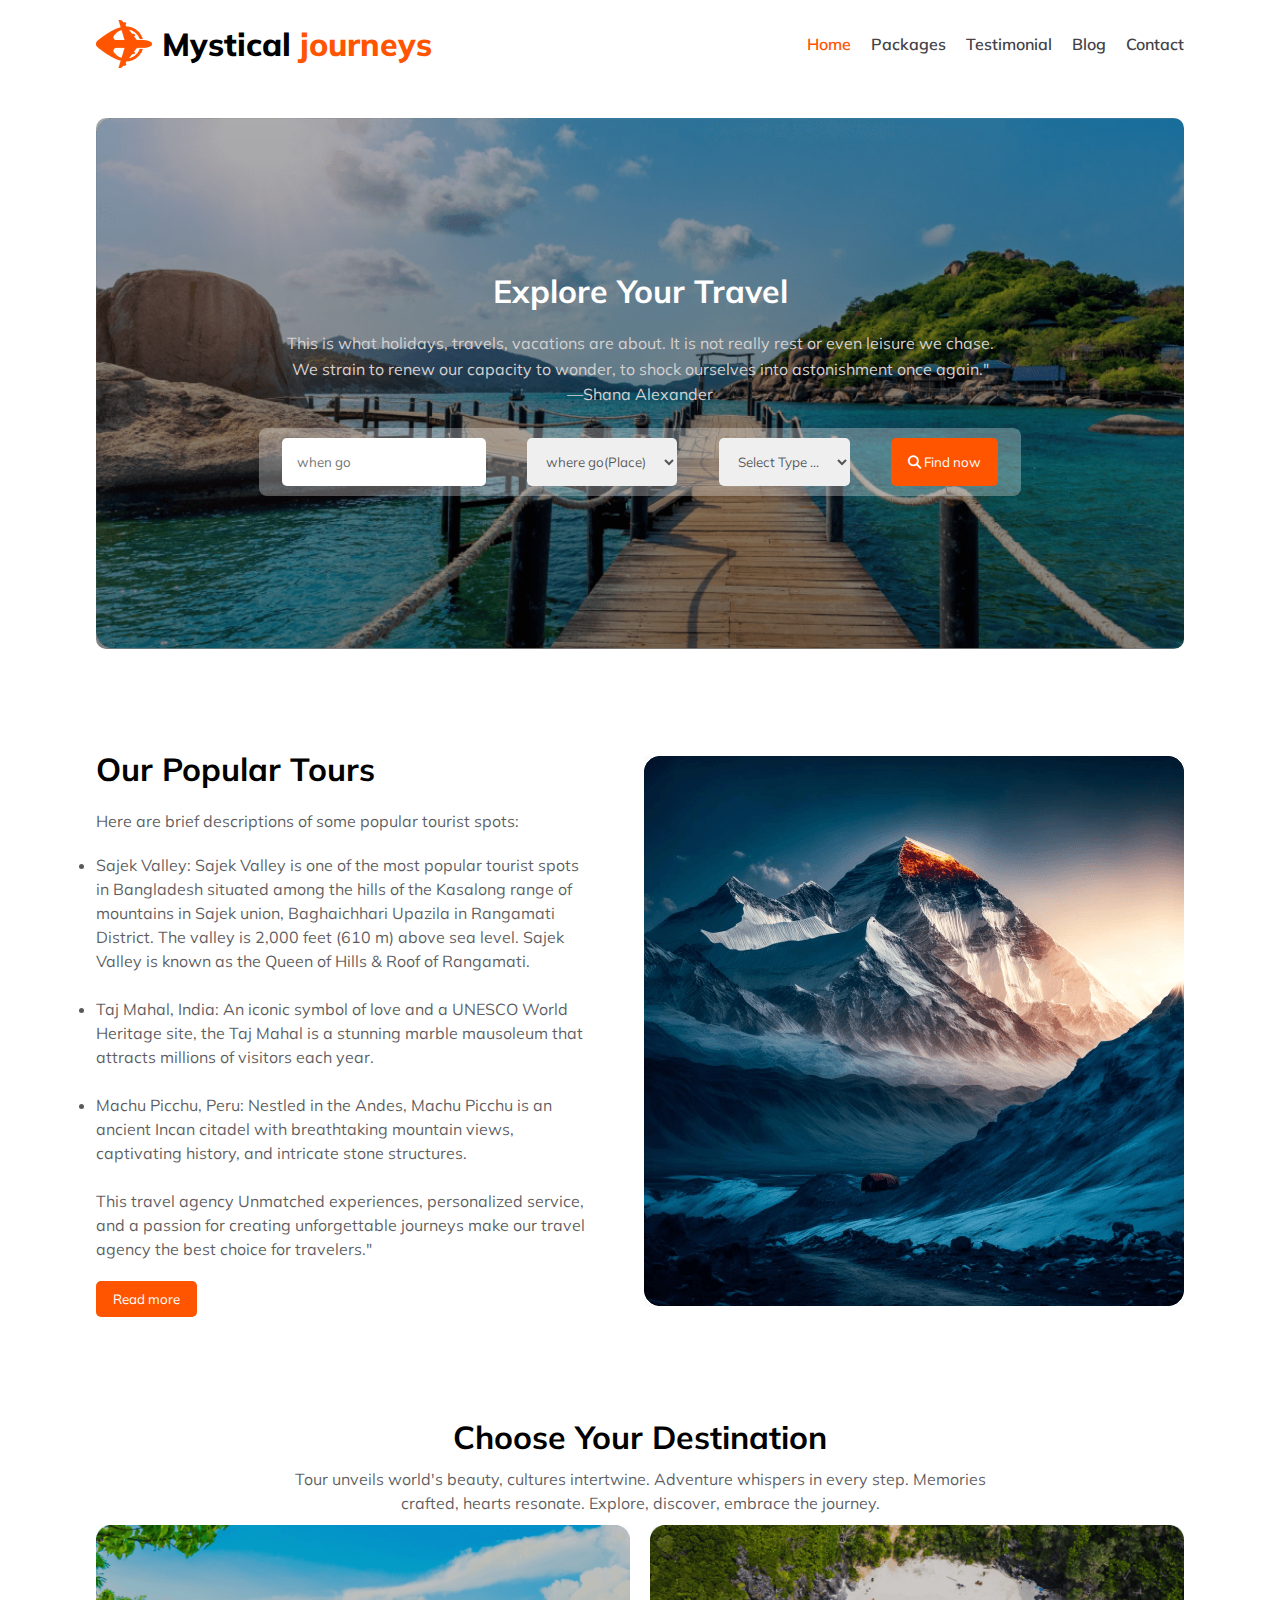
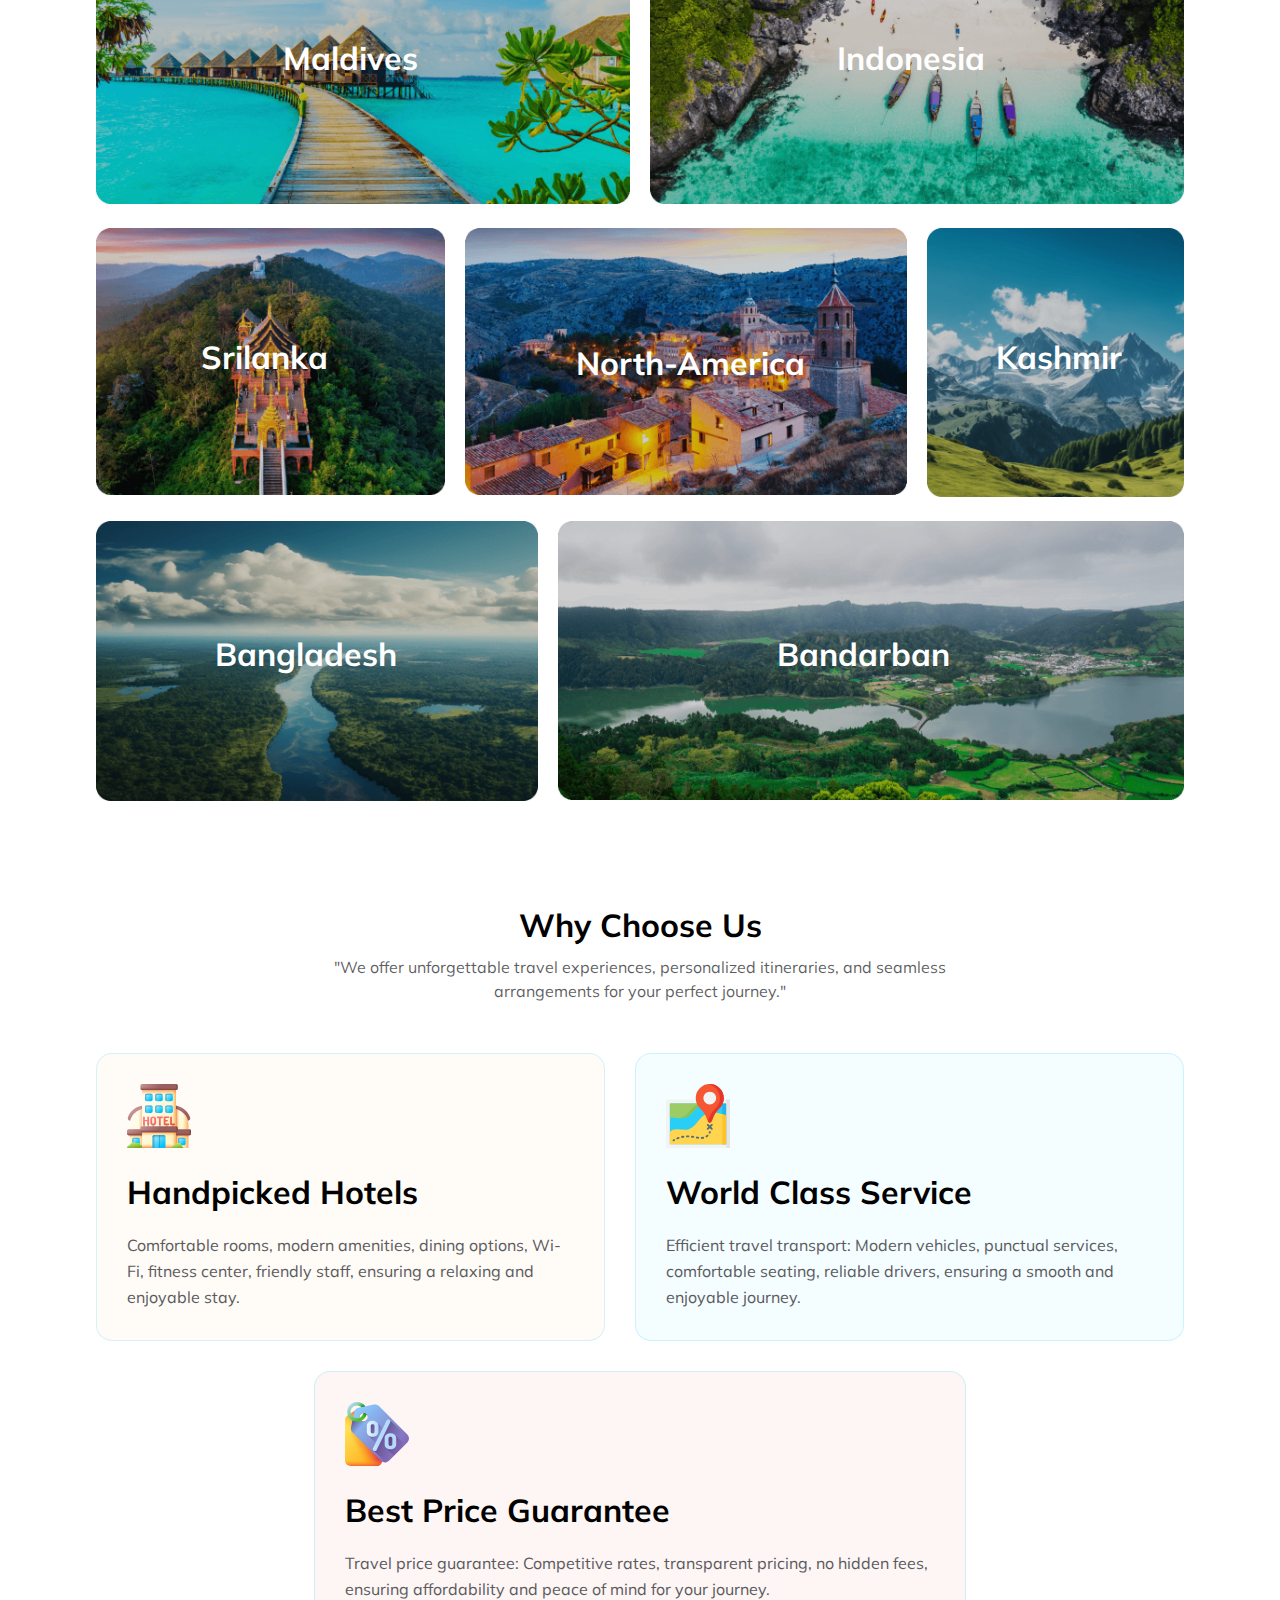
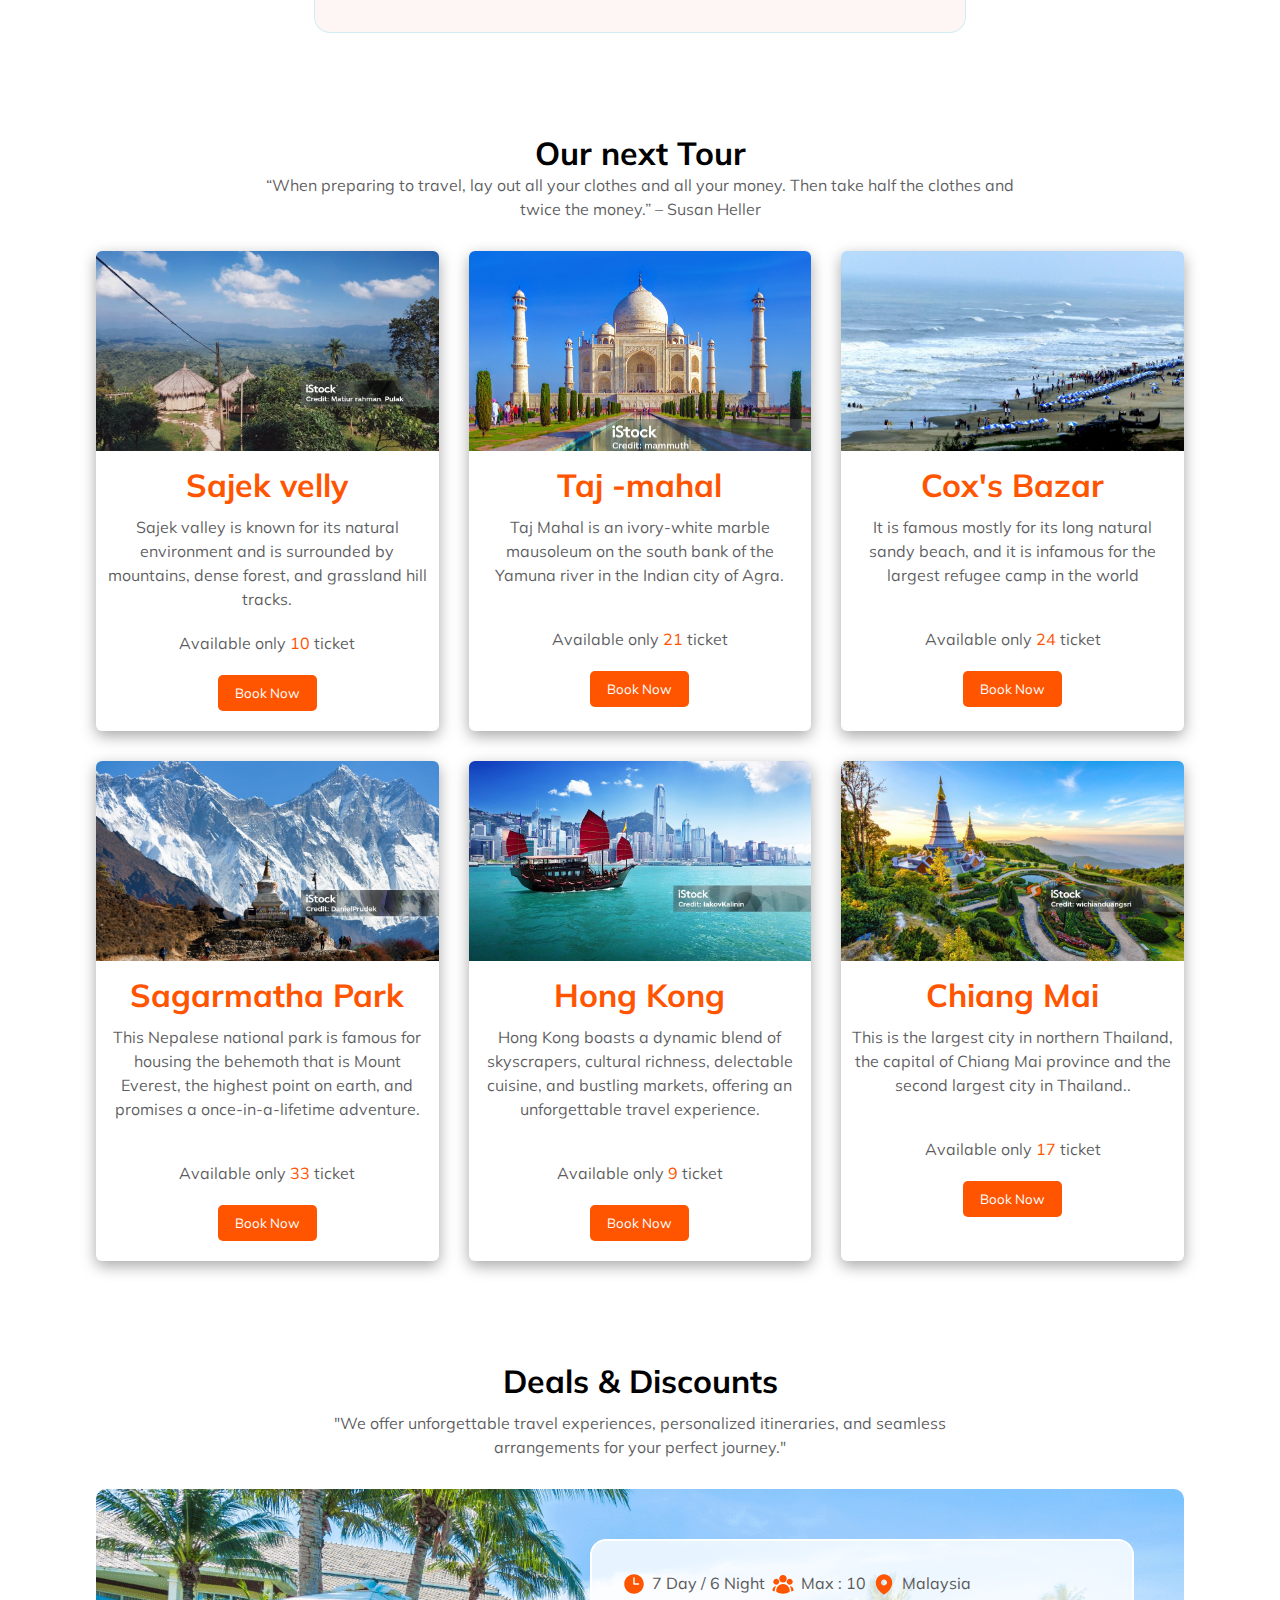
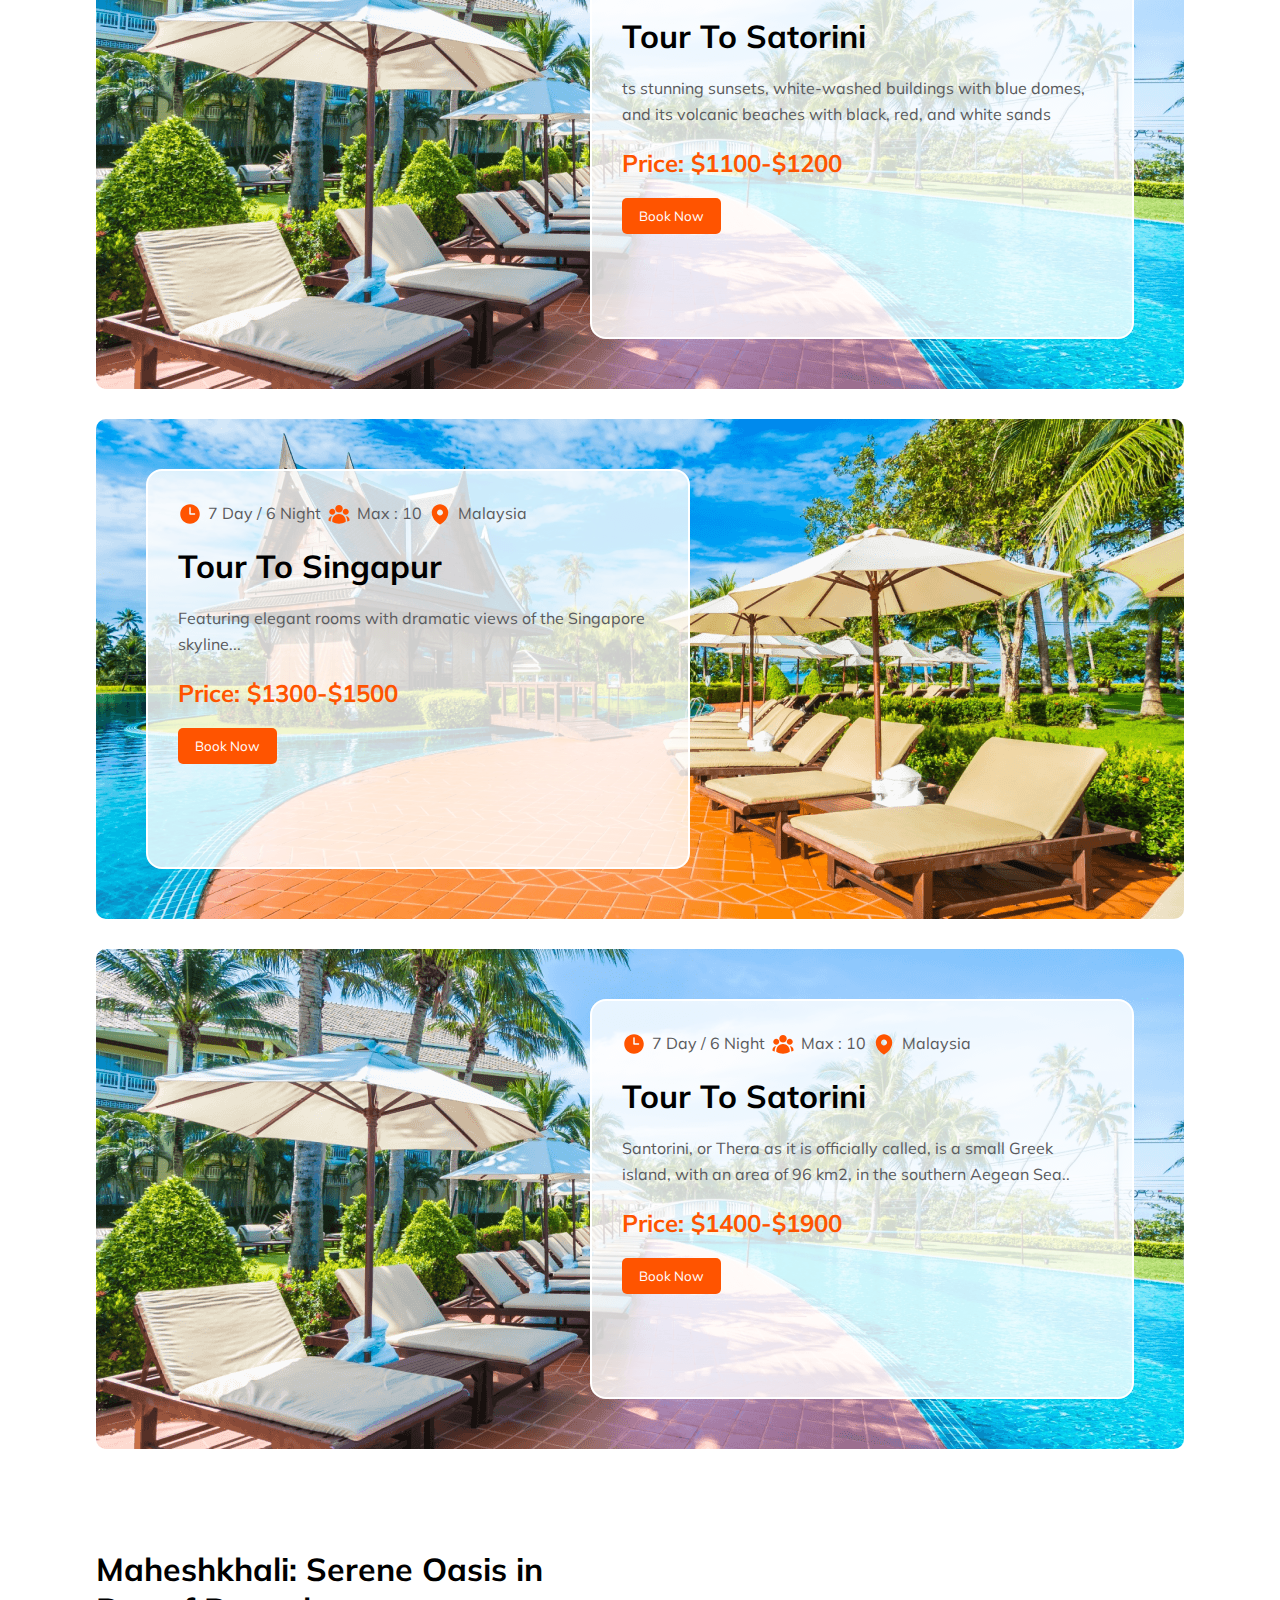
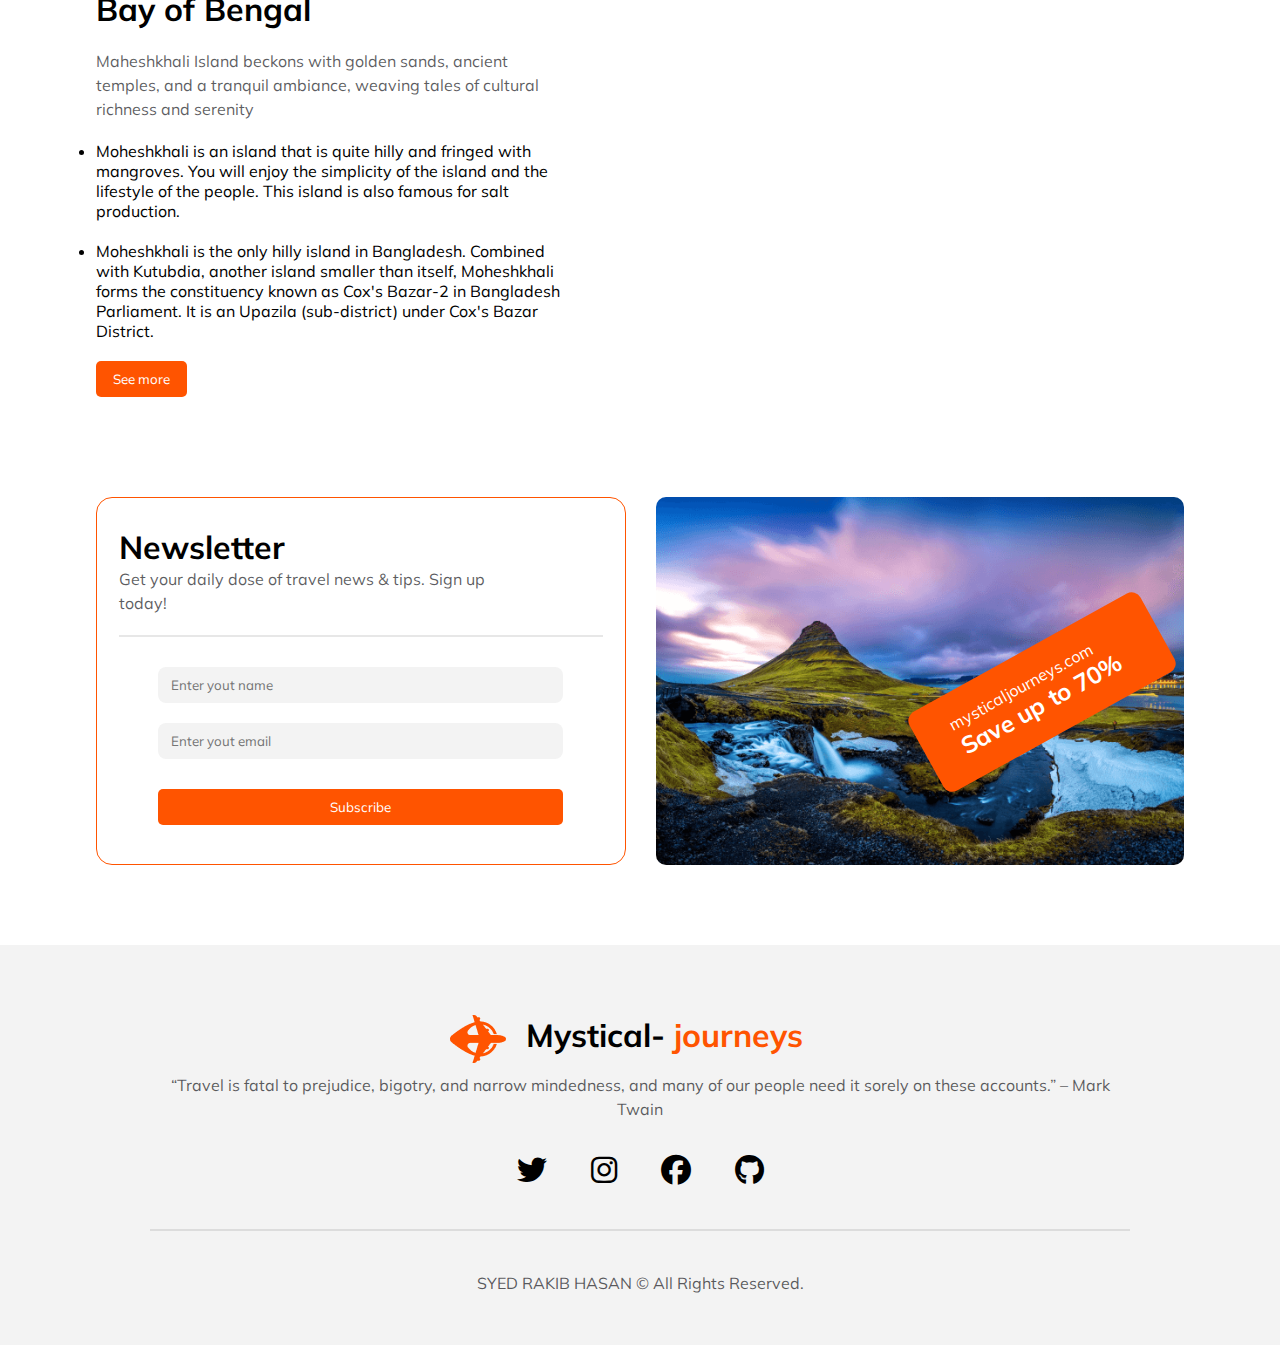
==== commit 328dac52: "all code format" ====
--- a/index.html
+++ b/index.html
@@ -1,5 +1,6 @@
 <!DOCTYPE html>
 <html lang="en">
+
 <head>
     <meta charset="UTF-8">
     <meta name="viewport" content="width=device-width, initial-scale=1.0">
@@ -8,705 +9,743 @@
     <link rel="stylesheet" href="https://cdnjs.cloudflare.com/ajax/libs/font-awesome/6.5.1/css/all.min.css">
     <title>Mystical-Journeys</title>
 </head>
+
 <body>
-    
-<header>
-
-
-
-
-<nav>
-
-
-    <div class="logo">
-
-<img src="./image/logo.png" alt="">
-
-<h1>Mystical <span class="special-color" >journeys</span>  </h1>
-
-    </div>
-
-<ul>
-
-<li> <a href=""> <span class="special-color" >Home</span> </a> </li>
-<li> <a href=""> Packages </a> </li>
-<li> <a href=""> Testimonial </a> </li>
-<li> <a href=""> Blog </a> </li>
-<li> <a href=""> Contact </a> </li>
-
-
-</ul>
-
-
-
-</nav>
-
-
-
-<div class="mobile-nav">
-
-
-    <div class="mobile-menu">
-
-
-        <div class="logo">
-        
-        <img src="./image/logo.png" alt="">
-        <h2>Mystical <span>journeys</span>  </h2>
-        
-        
-        </div>
-        <div class="nav">
-        
-        
-            <i class="fa-solid fa-bars"></i>
-        
-        </div>
-        
-        
-        
-        </div>
-
-</div>
-
-
-
-
-
-</header>
-
-
-
-
-
-
-
-
-
-<!-- banner -->
-
-
-
-
-<main>
-
-
-<div class="banner">
-
-    <div class="overlay"></div>
-<div class="banner-text">
-
-
-
-<h1>Explore Your Travel</h1>
-<p class="banner-des" >This is what holidays, travels, vacations are about. It is not really rest or even leisure we chase. We strain to renew our capacity to wonder, to shock ourselves into astonishment once again." —Shana Alexander</p>
-
-
-
-
-
-</div>
-<form action="">
-    <input  placeholder="when go" type="text"  >
-    
-    
-    <!-- <input  placeholder="where go" type="text"  >  -->
-    
-    <select>
-        <option class="select-item" value="" disabled selected hidden>where go(Place)</option>
-        <option value="coffee">Sajek</option>
-        <option value="tea">Taj-mahal</option>
-        <option value="milk">Maldives</option>
-      </select>
-
-    <!-- <input  placeholder="select type " type="text"> <span class="arrow" ></span> -->
-    <select>
-        <option class="hi" value="" disabled selected hidden>Select  Type ...</option>
-        <option value="coffee">Standard</option>
-        <option value="tea">Economic</option>
-        <option value="milk">General</option>
-      </select>
-
-
-  <button  class="primary-btn banner-btn" > <i class="fa-solid fa-magnifying-glass"></i> Find now</button>
-
-</form>
-</div>
-
-
-<div class="populer-tour-section">
-<div class="populer-tour-left">
-
-<h1>Our Popular Tours</h1><br>
-
-<p  >Here are brief descriptions of some popular tourist spots:</p>
-
-<br>
-<ul>
-
-<li>
-
-    Sajek Valley:   Sajek Valley is one of the most popular tourist spots in Bangladesh situated among the hills of the Kasalong range of mountains in Sajek union, Baghaichhari Upazila in Rangamati District. The valley is 2,000 feet (610 m) above sea level. Sajek Valley is known as the Queen of Hills & Roof of Rangamati.
-
-</li><br>
-
-<li> Taj Mahal, India: An iconic symbol of love and a UNESCO World Heritage site, the Taj Mahal is a stunning marble mausoleum that attracts millions of visitors each year.</li><br>
-
-<li>Machu Picchu, Peru: Nestled in the Andes, Machu Picchu is an ancient Incan citadel with breathtaking mountain views, captivating history, and intricate stone structures.</li><br>
-
-
-
-<p>This travel agency Unmatched experiences, personalized service, and a passion for creating unforgettable journeys make our travel agency the best choice for travelers."</p>
-
-</ul>
-
-<button style="margin-top: 20px;" class="primary-btn" > Read more</button>
-
-</div>
-<div class="populer-tour-right">
-
-
-<img src="./image/hill.png" alt="">
-
-
-</div>
-
-
-
-
-</div>
-
-
-<!-- gallary section -->
-
-<div class="gallary">
-
-
-<div class="section-intro">
-
-
-<h1>Choose Your Destination</h1>
-<p class="section-description" >Tour unveils world's beauty, cultures intertwine. Adventure whispers in every step. Memories crafted, hearts resonate. Explore, discover, embrace the journey.</p>
-
-
-</div>
-
-
-<div class="gallary-main">
-<div class="img-item-1  img-item">
-
-<img src="./image/maldiv.png" alt="">
-<h1 class="gallary-heading" >Maldives</h1>
-
-</div>
-<div class="img-item-2  img-item">
-    
-    <img src="./image/indonesia.png" alt="">
-    <h1 class="gallary-heading" >Indonesia</h1>
-
-</div>
-<div class="img-item-3 img-item">
-    <img class="srilanka" src="./image/srilanka.png" alt="">
-    <h1 class="gallary-heading fix-heading" >Srilanka</h1>
-
-</div>
-<div class="img-item-4 img-item">
-
-    <img src="./image/northamerica.png" alt="">
-    <h1 class="gallary-heading fix-heading fix-headin-america" > North-America</h1>
-
-
-</div>
-<div class="img-item-5 img-item">
-
-    <img class="kashmir" src="./image/kashmir.png" alt="">
-    <h1 class="gallary-heading fix-gallary-heading" > Kashmir</h1>
-
-</div>
-<div class="img-item-6 img-item">
-
-
-    <img src="./image/bd.png" alt="">
-    <h1 class="gallary-heading fix-gallary-heading" >Bangladesh</h1>
-
-
-</div>
-<div class="img-item-7 img-item">
-
-
-    <img src="./image/bhandarban.png" alt="">
-    <h1 class="gallary-heading" >Bandarban </h1>
-
-</div>
-
-
-
-
-
-</div>
-
-
-
-
-</div>
-
-
-
-
-<div class="about-us">
-
-
-    <div class="section-intro">
-
-
-        <h1>Why Choose Us</h1>
-        <p class="section-description" >"We offer unforgettable travel experiences, personalized itineraries, and seamless arrangements for your perfect journey."</p>
-        
-        
-        </div>
-
-
-
-<div class="about-card-1">
-
-
-<div class="card-1 card">
-
-<img src="./image/hotel.svg" alt="">
-<h1>Handpicked Hotels</h1>
-<p>Comfortable rooms, modern amenities, dining options, Wi-Fi, fitness center, friendly staff, ensuring a relaxing and enjoyable stay.</p>
-
-</div>
-
-<div class="card-2 card">
-
-
-    <img src="./image/map.svg" alt=""> 
-    <h1>World Class Service</h1>
-    <p>Efficient travel transport: Modern vehicles, punctual services, comfortable seating, reliable drivers, ensuring a smooth and enjoyable journey.</p>
-
-
-</div>
-
-
-
-</div>
-<div class="about-card-2 card">
-
-
-
-    <img src="./image/pricetag.svg" alt="">
-    <h1>Best Price Guarantee</h1>
-    <p>Travel price guarantee: Competitive rates, transparent pricing, no hidden fees, ensuring affordability and peace of mind for your journey.</p>
-
-
-</div>
-
-
-
-
-</div>
-
-
-
-<!-- extra swection -->
-
-<div class="next-tour">
-
-    <div class="next-tour-heading">
-
-
-
-
-        <h1>Our next Tour</h1>
-
-
-
-        <p>“When preparing to travel, lay out all your clothes and all your money. Then take half the clothes and twice the money.” – Susan Heller</p>
-
-    </div>
-
-
-<div class="next-tour-details">
-
-
-<div class="tour-1 tour-item">
-
-<img src="./image/bonous/sajek.jpg" alt="">
-<h1 style="text-align: center;" > <span  class="special-color" >Sajek velly</span> </h1>
-<p  style="text-align: center;" >Sajek valley is known for its natural environment and is surrounded by mountains, dense forest, and grassland hill tracks.</p>
-
-<br>
-<p>Available only <span class="special-color"  > 10</span> ticket</p>
-<button  class="primary-btn" >Book Now</button>
-
-
-
-
-
-</div>
-<div class="tour-1 tour-item">
-
-<img src="./image/bonous/taj.jpg" alt="">
-<h1 style="text-align: center;" > <span  class="special-color" >Taj -mahal</span> </h1>
-<p  style="text-align: center;" >Taj Mahal is an ivory-white marble mausoleum on the south bank of the Yamuna river in the Indian city of Agra.</p>
-<br>
-<br>
-<p>Available only <span class="special-color"  > 21</span> ticket</p>
-<button  class="primary-btn" >Book Now</button>
-
-
-
-
-
-</div>
-<div class="tour-1 tour-item">
-
-<img src="./image/bonous/cox.avif" alt="">
-<h1 style="text-align: center;" > <span  class="special-color" >Cox's Bazar</span> </h1>
-<p  style="text-align: center;" >It is famous mostly for its long natural sandy beach, and it is infamous for the largest refugee camp in the world</p>
-<br>
-<br>
-<p>Available only <span class="special-color"  > 24</span> ticket</p>
-<button  class="primary-btn" >Book Now</button>
-
-
-
-
-
-</div>
-    
-<div class="tour-1 tour-item">
-
-<img src="./image/bonous/sagarmata.jpg" alt="">
-<h1 style="text-align: center;" > <span  class="special-color" >Sagarmatha Park</span> </h1>
-<p  style="text-align: center;" >This Nepalese national park is famous for housing the behemoth that is Mount Everest, the highest point on earth, and promises a once-in-a-lifetime adventure.</p>
-<br>
-<br>
-<p>Available only <span class="special-color"  > 33</span> ticket</p>
-<button  class="primary-btn" >Book Now</button>
-
-
-
-
-
-</div>
-<div class="tour-1 tour-item">
-
-<img src="./image/bonous/honkong.jpg" alt="">
-<h1 style="text-align: center;" > <span  class="special-color" >Hong Kong</span> </h1>
-<p  style="text-align: center;" >Hong Kong boasts a dynamic blend of skyscrapers, cultural richness, delectable cuisine, and bustling markets, offering an unforgettable travel experience.</p>
-<br>
-<br>
-<p>Available only <span class="special-color"  > 9</span> ticket</p>
-<button  class="primary-btn" >Book Now</button>
-
-
-
-
-
-</div>
-    
-<div class="tour-1 tour-item">
-
-<img src="./image/bonous/cian.jpg" alt="">
-<h1 style="text-align: center;" > <span  class="special-color" > Chiang Mai</span> </h1>
-<p  style="text-align: center;" >This is the largest city in northern Thailand, the capital of Chiang Mai province and the second largest city in Thailand..</p>
-<br>
-<br>
-<p>Available only <span class="special-color"  > 17</span> ticket</p>
-<button  class="primary-btn" >Book Now</button>
-
-
-
-
-
-</div>
-    
-
-
-
-
-
-</div>
-
-
-
-
-</div>
-
-
-
-
-
-<!-- extra swection end -->
-
-
-<!-- deals section -->
-
-
-<div class="deals-section">
-
-    <div class="section-intro">
-
-
-        <h1>Deals & Discounts</h1>
-        <p class="section-description" >"We offer unforgettable travel experiences, personalized itineraries, and seamless arrangements for your perfect journey."</p>
-        
-        
-        </div>
-
-
-
-
-    <div class="deals-1">
-
-
-
-        <div class="deals-text">
-        
-        
-        <p class="icon-svg" >   <img src="./image/time.svg" alt=""> 7 Day / 6 Night <img src="./image/max.svg" alt=""> Max : 10  <img src="./image/locationnn.svg" alt="">  Malaysia</p>
-        
-        
-        <h1>Tour To Satorini</h1>
-        <p>ts stunning sunsets, white-washed buildings with blue domes, and its volcanic beaches with black, red, and white sands</p>
-            <h2 class="special-color" >Price: $1100-$1200</h2>
-            <button class="primary-btn" >Book Now</button>
-        
-        </div>
-        
-        
-           </div>
-           <div class="deals-2">
-        
-        
-        
-        <div class="deals-text">
-        
-        
-        <p class="icon-svg" >   <img src="./image/time.svg" alt=""> 7 Day / 6 Night <img src="./image/max.svg" alt=""> Max : 10  <img src="./image/locationnn.svg" alt="">  Malaysia</p>
-        
-        
-        <h1>Tour To Singapur</h1>
-        <p>Featuring elegant rooms with dramatic views of the Singapore skyline...</p>
-            <h2 class="special-color" >Price: $1300-$1500</h2>
-            <button class="primary-btn" >Book Now</button>
-        
-        </div>
-        
-        
-           </div>
-           <div class="deals-3">
-        
-        
-        
-        <div class="deals-text">
-        
-        
-        <p class="icon-svg" >   <img src="./image/time.svg" alt=""> 7 Day / 6 Night <img src="./image/max.svg" alt=""> Max : 10  <img src="./image/locationnn.svg" alt="">  Malaysia</p>
-        
-        
-        <h1>Tour To Satorini</h1>
-        <p>Santorini, or Thera as it is officially called, is a small Greek island, with an area of 96 km2, in the southern Aegean Sea..</p>
-            <h2 class="special-color" >Price: $1400-$1900</h2>
-            <button class="primary-btn" >Book Now</button>
-        
-        </div>
-        
-        
-           </div>
-        
-
-
-
-
-
-</div>
-
-<!-- deals section end -->
-
-
-
-<!-- simple perfect place area---customize to Maheshkhali Island -->
-
-
-<div class="place">
-
-
-
-
-
-
-
-    <div class="place-left">
-
-<h1>Maheshkhali: Serene Oasis in Bay of Bengal</h1> <br>
-<p   >Maheshkhali Island beckons with golden sands, ancient temples, and a tranquil ambiance, weaving tales of cultural richness and serenity</p>
-<br>
-<li>Moheshkhali is an island that is quite hilly and fringed with mangroves. You will enjoy the simplicity of the island and the lifestyle of the people. This island is also famous for salt production.</li>
-<br>
-
-<li>Moheshkhali is the only hilly island in Bangladesh. Combined with Kutubdia, another island smaller than itself, Moheshkhali forms the constituency known as Cox's Bazar-2 in Bangladesh Parliament. It is an Upazila (sub-district) under Cox's Bazar District.</li>
-<br>
-
-<button class="primary-btn" >See more</button>
-
-    </div>
-
-
-    <div class="place-right">
-
-
-        <iframe  width="100%" height="360" src="https://www.youtube.com/embed/bQjMhRyfdeo" title="Bird&#39;s eye View !! 😱 পাখির চোখে মহেশখালী দ্বীপ !! 😱 #moheshkhali #drone #birdseyeview #coxsbazar" frameborder="0" allow="accelerometer; autoplay; clipboard-write; encrypted-media; gyroscope; picture-in-picture; web-share" allowfullscreen></iframe>
-
-    </div>
-
-
-
-
-
-
-
-
-</div>
-
-
-
-<!-- Maheshkhali Island end -->
-
-
-<div class="news-latter-section">
-
-
-<div class="news-latter-left">
-
-<div style="width: 80%;" >
-
-
-    <h1>Newsletter</h1>
-<p class="section-description" >Get your daily dose of travel news & tips. Sign up today!</p>
-</div>
-<br>
-<div class="roler">
-
-
-
-
-
-</div>
-<form class="news-latter-form" action="">
-
-
-<input  placeholder="Enter yout name" type="text">
-<input  placeholder="Enter yout email" type="email">
-<input class="primary-btn submit" type="submit" value="Subscribe">
-
-</form>
-
-
-
-
-
-</div>
-
-
-
-<div class="news-latter-right">
-
-
-
-
-<div class="save-up">
-
-
-<div style="width: 86%; margin: auto;" >
-
-
-
-    <span>mysticaljourneys.com</span>
-    <h2>Save up to 70%</h2>
-
-
-</div>
-
-
-
-</div>
-
-</div>
-
-
-
-</div>
-
-
-</main>
-
-
-
-
-
-<footer>
-
-<div class="footer-text">
-
-
-<div class="footer-heading">
-
-<img src="./image/logo.png" alt="">
-
-<h1>Mystical- <span  class="special-color" > journeys</span> </h1>
-
-
-
-
-
-</div>
-
-<div  style="text-align: center; width: 90%; margin: 10px auto;" >
-
-
-
-    <p >“Travel is  fatal to prejudice, bigotry, and narrow mindedness, and many of our people need it sorely on these accounts.” – Mark Twain </p>
-
-    <div class="icon">
-    
-    <span><i class="fa-brands fa-twitter"></i></span>
-    <span><i class="fa-brands fa-instagram"></i></span>
-    <span><i class="fa-brands fa-facebook"></i></span>
-    <span><i class="fa-brands fa-github"></i></span>
-    
-    
-    
-    </div>
-
-<br><br>
-
-<div class="roler">
-
-
-
-
-
-</div>
-
-
-<br><br>
-
-<p>SYED RAKIB HASAN &copy; All Rights Reserved.</p>
-</div>
-
-
-
-</div>
-
-
-</footer>
+
+    <header>
+
+
+
+
+        <nav>
+
+
+            <div class="logo">
+
+                <img src="./image/logo.png" alt="">
+
+                <h1>Mystical <span class="special-color">journeys</span> </h1>
+
+            </div>
+
+            <ul>
+
+                <li> <a href=""> <span class="special-color">Home</span> </a> </li>
+                <li> <a href=""> Packages </a> </li>
+                <li> <a href=""> Testimonial </a> </li>
+                <li> <a href=""> Blog </a> </li>
+                <li> <a href=""> Contact </a> </li>
+
+
+            </ul>
+
+
+
+        </nav>
+
+
+
+        <div class="mobile-nav">
+
+
+            <div class="mobile-menu">
+
+
+                <div class="logo">
+
+                    <img src="./image/logo.png" alt="">
+                    <h2>Mystical <span>journeys</span> </h2>
+
+
+                </div>
+                <div class="nav">
+
+
+                    <i class="fa-solid fa-bars"></i>
+
+                </div>
+
+
+
+            </div>
+
+        </div>
+
+
+
+
+
+    </header>
+
+
+
+
+
+
+
+
+
+    <!-- banner -->
+
+
+
+
+    <main>
+
+
+        <div class="banner">
+
+            <div class="overlay"></div>
+            <div class="banner-text">
+
+
+
+                <h1>Explore Your Travel</h1>
+                <p class="banner-des">This is what holidays, travels, vacations are about. It is not really rest or even
+                    leisure we chase. We strain to renew our capacity to wonder, to shock ourselves into astonishment
+                    once again." —Shana Alexander</p>
+
+
+
+
+
+            </div>
+            <form action="">
+                <input placeholder="when go" type="text">
+
+
+                <!-- <input  placeholder="where go" type="text"  >  -->
+
+                <select>
+                    <option class="select-item" value="" disabled selected hidden>where go(Place)</option>
+                    <option value="coffee">Sajek</option>
+                    <option value="tea">Taj-mahal</option>
+                    <option value="milk">Maldives</option>
+                </select>
+
+                <!-- <input  placeholder="select type " type="text"> <span class="arrow" ></span> -->
+                <select>
+                    <option class="hi" value="" disabled selected hidden>Select Type ...</option>
+                    <option value="coffee">Standard</option>
+                    <option value="tea">Economic</option>
+                    <option value="milk">General</option>
+                </select>
+
+
+                <button class="primary-btn banner-btn"> <i class="fa-solid fa-magnifying-glass"></i> Find now</button>
+
+            </form>
+        </div>
+
+
+        <div class="populer-tour-section">
+            <div class="populer-tour-left">
+
+                <h1>Our Popular Tours</h1><br>
+
+                <p>Here are brief descriptions of some popular tourist spots:</p>
+
+                <br>
+                <ul>
+
+                    <li>
+
+                        Sajek Valley: Sajek Valley is one of the most popular tourist spots in Bangladesh situated among
+                        the hills of the Kasalong range of mountains in Sajek union, Baghaichhari Upazila in Rangamati
+                        District. The valley is 2,000 feet (610 m) above sea level. Sajek Valley is known as the Queen
+                        of Hills & Roof of Rangamati.
+
+                    </li><br>
+
+                    <li> Taj Mahal, India: An iconic symbol of love and a UNESCO World Heritage site, the Taj Mahal is a
+                        stunning marble mausoleum that attracts millions of visitors each year.</li><br>
+
+                    <li>Machu Picchu, Peru: Nestled in the Andes, Machu Picchu is an ancient Incan citadel with
+                        breathtaking mountain views, captivating history, and intricate stone structures.</li><br>
+
+
+
+                    <p>This travel agency Unmatched experiences, personalized service, and a passion for creating
+                        unforgettable journeys make our travel agency the best choice for travelers."</p>
+
+                </ul>
+
+                <button style="margin-top: 20px;" class="primary-btn"> Read more</button>
+
+            </div>
+            <div class="populer-tour-right">
+
+
+                <img src="./image/hill.png" alt="">
+
+
+            </div>
+
+
+
+
+        </div>
+
+
+        <!-- gallary section -->
+
+        <div class="gallary">
+
+
+            <div class="section-intro">
+
+
+                <h1>Choose Your Destination</h1>
+                <p class="section-description">Tour unveils world's beauty, cultures intertwine. Adventure whispers in
+                    every step. Memories crafted, hearts resonate. Explore, discover, embrace the journey.</p>
+
+
+            </div>
+
+
+            <div class="gallary-main">
+                <div class="img-item-1  img-item">
+
+                    <img src="./image/maldiv.png" alt="">
+                    <h1 class="gallary-heading">Maldives</h1>
+
+                </div>
+                <div class="img-item-2  img-item">
+
+                    <img src="./image/indonesia.png" alt="">
+                    <h1 class="gallary-heading">Indonesia</h1>
+
+                </div>
+                <div class="img-item-3 img-item">
+                    <img class="srilanka" src="./image/srilanka.png" alt="">
+                    <h1 class="gallary-heading fix-heading">Srilanka</h1>
+
+                </div>
+                <div class="img-item-4 img-item">
+
+                    <img src="./image/northamerica.png" alt="">
+                    <h1 class="gallary-heading fix-heading fix-headin-america"> North-America</h1>
+
+
+                </div>
+                <div class="img-item-5 img-item">
+
+                    <img class="kashmir" src="./image/kashmir.png" alt="">
+                    <h1 class="gallary-heading fix-gallary-heading"> Kashmir</h1>
+
+                </div>
+                <div class="img-item-6 img-item">
+
+
+                    <img src="./image/bd.png" alt="">
+                    <h1 class="gallary-heading fix-gallary-heading">Bangladesh</h1>
+
+
+                </div>
+                <div class="img-item-7 img-item">
+
+
+                    <img src="./image/bhandarban.png" alt="">
+                    <h1 class="gallary-heading">Bandarban </h1>
+
+                </div>
+
+
+
+
+
+            </div>
+
+
+
+
+        </div>
+
+
+
+
+        <div class="about-us">
+
+
+            <div class="section-intro">
+
+
+                <h1>Why Choose Us</h1>
+                <p class="section-description">"We offer unforgettable travel experiences, personalized itineraries, and
+                    seamless arrangements for your perfect journey."</p>
+
+
+            </div>
+
+
+
+            <div class="about-card-1">
+
+
+                <div class="card-1 card">
+
+                    <img src="./image/hotel.svg" alt="">
+                    <h1>Handpicked Hotels</h1>
+                    <p>Comfortable rooms, modern amenities, dining options, Wi-Fi, fitness center, friendly staff,
+                        ensuring a relaxing and enjoyable stay.</p>
+
+                </div>
+
+                <div class="card-2 card">
+
+
+                    <img src="./image/map.svg" alt="">
+                    <h1>World Class Service</h1>
+                    <p>Efficient travel transport: Modern vehicles, punctual services, comfortable seating, reliable
+                        drivers, ensuring a smooth and enjoyable journey.</p>
+
+
+                </div>
+
+
+
+            </div>
+            <div class="about-card-2 card">
+
+
+
+                <img src="./image/pricetag.svg" alt="">
+                <h1>Best Price Guarantee</h1>
+                <p>Travel price guarantee: Competitive rates, transparent pricing, no hidden fees, ensuring
+                    affordability and peace of mind for your journey.</p>
+
+
+            </div>
+
+
+
+
+        </div>
+
+
+
+        <!-- extra swection -->
+
+        <div class="next-tour">
+
+            <div class="next-tour-heading">
+
+
+
+
+                <h1>Our next Tour</h1>
+
+
+
+                <p>“When preparing to travel, lay out all your clothes and all your money. Then take half the clothes
+                    and twice the money.” – Susan Heller</p>
+
+            </div>
+
+
+            <div class="next-tour-details">
+
+
+                <div class="tour-1 tour-item">
+
+                    <img src="./image/bonous/sajek.jpg" alt="">
+                    <h1 style="text-align: center;"> <span class="special-color">Sajek velly</span> </h1>
+                    <p style="text-align: center;">Sajek valley is known for its natural environment and is surrounded
+                        by mountains, dense forest, and grassland hill tracks.</p>
+
+                    <br>
+                    <p>Available only <span class="special-color"> 10</span> ticket</p>
+                    <button class="primary-btn">Book Now</button>
+
+
+
+
+
+                </div>
+                <div class="tour-1 tour-item">
+
+                    <img src="./image/bonous/taj.jpg" alt="">
+                    <h1 style="text-align: center;"> <span class="special-color">Taj -mahal</span> </h1>
+                    <p style="text-align: center;">Taj Mahal is an ivory-white marble mausoleum on the south bank of the
+                        Yamuna river in the Indian city of Agra.</p>
+                    <br>
+                    <br>
+                    <p>Available only <span class="special-color"> 21</span> ticket</p>
+                    <button class="primary-btn">Book Now</button>
+
+
+
+
+
+                </div>
+                <div class="tour-1 tour-item">
+
+                    <img src="./image/bonous/cox.avif" alt="">
+                    <h1 style="text-align: center;"> <span class="special-color">Cox's Bazar</span> </h1>
+                    <p style="text-align: center;">It is famous mostly for its long natural sandy beach, and it is
+                        infamous for the largest refugee camp in the world</p>
+                    <br>
+                    <br>
+                    <p>Available only <span class="special-color"> 24</span> ticket</p>
+                    <button class="primary-btn">Book Now</button>
+
+
+
+
+
+                </div>
+
+                <div class="tour-1 tour-item">
+
+                    <img src="./image/bonous/sagarmata.jpg" alt="">
+                    <h1 style="text-align: center;"> <span class="special-color">Sagarmatha Park</span> </h1>
+                    <p style="text-align: center;">This Nepalese national park is famous for housing the behemoth that
+                        is Mount Everest, the highest point on earth, and promises a once-in-a-lifetime adventure.</p>
+                    <br>
+                    <br>
+                    <p>Available only <span class="special-color"> 33</span> ticket</p>
+                    <button class="primary-btn">Book Now</button>
+
+
+
+
+
+                </div>
+                <div class="tour-1 tour-item">
+
+                    <img src="./image/bonous/honkong.jpg" alt="">
+                    <h1 style="text-align: center;"> <span class="special-color">Hong Kong</span> </h1>
+                    <p style="text-align: center;">Hong Kong boasts a dynamic blend of skyscrapers, cultural richness,
+                        delectable cuisine, and bustling markets, offering an unforgettable travel experience.</p>
+                    <br>
+                    <br>
+                    <p>Available only <span class="special-color"> 9</span> ticket</p>
+                    <button class="primary-btn">Book Now</button>
+
+
+
+
+
+                </div>
+
+                <div class="tour-1 tour-item">
+
+                    <img src="./image/bonous/cian.jpg" alt="">
+                    <h1 style="text-align: center;"> <span class="special-color"> Chiang Mai</span> </h1>
+                    <p style="text-align: center;">This is the largest city in northern Thailand, the capital of Chiang
+                        Mai province and the second largest city in Thailand..</p>
+                    <br>
+                    <br>
+                    <p>Available only <span class="special-color"> 17</span> ticket</p>
+                    <button class="primary-btn">Book Now</button>
+
+
+
+
+
+                </div>
+
+
+
+
+
+
+            </div>
+
+
+
+
+        </div>
+
+
+
+
+
+        <!-- extra swection end -->
+
+
+        <!-- deals section -->
+
+
+        <div class="deals-section">
+
+            <div class="section-intro">
+
+
+                <h1>Deals & Discounts</h1>
+                <p class="section-description">"We offer unforgettable travel experiences, personalized itineraries, and
+                    seamless arrangements for your perfect journey."</p>
+
+
+            </div>
+
+
+
+
+            <div class="deals-1">
+
+
+
+                <div class="deals-text">
+
+
+                    <p class="icon-svg"> <img src="./image/time.svg" alt=""> 7 Day / 6 Night <img src="./image/max.svg"
+                            alt=""> Max : 10 <img src="./image/locationnn.svg" alt=""> Malaysia</p>
+
+
+                    <h1>Tour To Satorini</h1>
+                    <p>ts stunning sunsets, white-washed buildings with blue domes, and its volcanic beaches with black,
+                        red, and white sands</p>
+                    <h2 class="special-color">Price: $1100-$1200</h2>
+                    <button class="primary-btn">Book Now</button>
+
+                </div>
+
+
+            </div>
+            <div class="deals-2">
+
+
+
+                <div class="deals-text">
+
+
+                    <p class="icon-svg"> <img src="./image/time.svg" alt=""> 7 Day / 6 Night <img src="./image/max.svg"
+                            alt=""> Max : 10 <img src="./image/locationnn.svg" alt=""> Malaysia</p>
+
+
+                    <h1>Tour To Singapur</h1>
+                    <p>Featuring elegant rooms with dramatic views of the Singapore skyline...</p>
+                    <h2 class="special-color">Price: $1300-$1500</h2>
+                    <button class="primary-btn">Book Now</button>
+
+                </div>
+
+
+            </div>
+            <div class="deals-3">
+
+
+
+                <div class="deals-text">
+
+
+                    <p class="icon-svg"> <img src="./image/time.svg" alt=""> 7 Day / 6 Night <img src="./image/max.svg"
+                            alt=""> Max : 10 <img src="./image/locationnn.svg" alt=""> Malaysia</p>
+
+
+                    <h1>Tour To Satorini</h1>
+                    <p>Santorini, or Thera as it is officially called, is a small Greek island, with an area of 96 km2,
+                        in the southern Aegean Sea..</p>
+                    <h2 class="special-color">Price: $1400-$1900</h2>
+                    <button class="primary-btn">Book Now</button>
+
+                </div>
+
+
+            </div>
+
+
+
+
+
+
+        </div>
+
+        <!-- deals section end -->
+
+
+
+        <!-- simple perfect place area---customize to Maheshkhali Island -->
+
+
+        <div class="place">
+
+
+
+
+
+
+
+            <div class="place-left">
+
+                <h1>Maheshkhali: Serene Oasis in Bay of Bengal</h1> <br>
+                <p>Maheshkhali Island beckons with golden sands, ancient temples, and a tranquil ambiance, weaving tales
+                    of cultural richness and serenity</p>
+                <br>
+                <li>Moheshkhali is an island that is quite hilly and fringed with mangroves. You will enjoy the
+                    simplicity of the island and the lifestyle of the people. This island is also famous for salt
+                    production.</li>
+                <br>
+
+                <li>Moheshkhali is the only hilly island in Bangladesh. Combined with Kutubdia, another island smaller
+                    than itself, Moheshkhali forms the constituency known as Cox's Bazar-2 in Bangladesh Parliament. It
+                    is an Upazila (sub-district) under Cox's Bazar District.</li>
+                <br>
+
+                <button class="primary-btn">See more</button>
+
+            </div>
+
+
+            <div class="place-right">
+
+
+                <iframe width="100%" height="360" src="https://www.youtube.com/embed/bQjMhRyfdeo"
+                    title="Bird&#39;s eye View !! 😱 পাখির চোখে মহেশখালী দ্বীপ !! 😱 #moheshkhali #drone #birdseyeview #coxsbazar"
+                    frameborder="0"
+                    allow="accelerometer; autoplay; clipboard-write; encrypted-media; gyroscope; picture-in-picture; web-share"
+                    allowfullscreen></iframe>
+
+            </div>
+
+
+
+
+
+
+
+
+        </div>
+
+
+
+        <!-- Maheshkhali Island end -->
+
+
+        <div class="news-latter-section">
+
+
+            <div class="news-latter-left">
+
+                <div style="width: 80%;">
+
+
+                    <h1>Newsletter</h1>
+                    <p class="section-description">Get your daily dose of travel news & tips. Sign up today!</p>
+                </div>
+                <br>
+                <div class="roler">
+
+
+
+
+
+                </div>
+                <form class="news-latter-form" action="">
+
+
+                    <input placeholder="Enter yout name" type="text">
+                    <input placeholder="Enter yout email" type="email">
+                    <input class="primary-btn submit" type="submit" value="Subscribe">
+
+                </form>
+
+
+
+
+
+            </div>
+
+
+
+            <div class="news-latter-right">
+
+
+
+
+                <div class="save-up">
+
+
+                    <div style="width: 86%; margin: auto;">
+
+
+
+                        <span>mysticaljourneys.com</span>
+                        <h2>Save up to 70%</h2>
+
+
+                    </div>
+
+
+
+                </div>
+
+            </div>
+
+
+
+        </div>
+
+
+    </main>
+
+
+
+
+
+    <footer>
+
+        <div class="footer-text">
+
+
+            <div class="footer-heading">
+
+                <img src="./image/logo.png" alt="">
+
+                <h1>Mystical- <span class="special-color"> journeys</span> </h1>
+
+
+
+
+
+            </div>
+
+            <div style="text-align: center; width: 90%; margin: 10px auto;">
+
+
+
+                <p>“Travel is fatal to prejudice, bigotry, and narrow mindedness, and many of our people need it sorely
+                    on these accounts.” – Mark Twain </p>
+
+                <div class="icon">
+
+                    <span><i class="fa-brands fa-twitter"></i></span>
+                    <span><i class="fa-brands fa-instagram"></i></span>
+                    <span><i class="fa-brands fa-facebook"></i></span>
+                    <span><i class="fa-brands fa-github"></i></span>
+
+
+
+                </div>
+
+                <br><br>
+
+                <div class="roler">
+
+
+
+
+
+                </div>
+
+
+                <br><br>
+
+                <p>SYED RAKIB HASAN &copy; All Rights Reserved.</p>
+            </div>
+
+
+
+        </div>
+
+
+    </footer>
 
 
 
 
 
 </body>
-</html>
+
+</html>--- a/css/style.css
+++ b/css/style.css
@@ -1,8 +1,7 @@
-
-  @import url('https://fonts.googleapis.com/css2?family=Mulish:ital,wght@0,300;0,400;0,500;0,600;0,700;0,800;0,900;0,1000;1,200;1,300;1,400;1,500;1,600;1,700;1,800;1,900;1,1000&display=swap');
-
-
-*{
+@import url('https://fonts.googleapis.com/css2?family=Mulish:ital,wght@0,300;0,400;0,500;0,600;0,700;0,800;0,900;0,1000;1,200;1,300;1,400;1,500;1,600;1,700;1,800;1,900;1,1000&display=swap');
+
+
+* {
 
     margin: 0;
     padding: 0;
@@ -10,85 +9,94 @@
     box-sizing: border-box;
 }
 
-.special-color{
+.special-color {
 
     color: #FF5400;
 }
 
 
-img{
-    object-fit: cover;}
+img {
+    object-fit: cover;
+}
 
 
 /* header */
 
-header{
+header {
 
     width: 85%;
     max-width: 1220px;
     margin: 0 auto;
-   
-}
-.mobile-menu{
+
+}
+
+.mobile-menu {
 
     margin-top: 20px;
     display: flex;
     align-items: center;
     justify-content: space-between;
-   
-}
-
-nav{
-
-padding: 20px 0;
-}
-
-.mobile-nav{
+
+}
+
+nav {
+
+    padding: 20px 0;
+}
+
+.mobile-nav {
 
     display: none;
 }
-.mobile-menu .logo img{
-    
-width: 40px;
-    
-}
-.logo{
+
+.mobile-menu .logo img {
+
+    width: 40px;
+
+}
+
+.logo {
 
     display: flex;
     align-items: center;
     gap: 10px;
 }
 
-nav{
+nav {
 
     display: flex;
     justify-content: space-between;
     align-items: center;
 }
+
 nav h1 {
 
-   font-weight: 800;
-}
-nav ul{
+    font-weight: 800;
+}
+
+nav ul {
 
     display: flex;
     align-items: center;
 }
-nav ul li{
+
+nav ul li {
 
     list-style: none;
 }
-nav ul li a{
+
+nav ul li a {
 
     text-decoration: none;
 
-    color:  #424247;
+    color: #424247;
     padding-left: 20px;
     font-weight: 600;
- 
-
-
-}
+
+
+
+}
+
 /* mobile header */
 
 
@@ -96,12 +104,12 @@
 
 
 
-main{
-
-   width: 85%;
-   max-width: 1220px;
-   margin: 0 auto;
-   margin-top: 30px;
+main {
+
+    width: 85%;
+    max-width: 1220px;
+    margin: 0 auto;
+    margin-top: 30px;
 }
 
 
@@ -110,13 +118,13 @@
 
 
 
-.banner{
-background-image: linear-gradient(rgba(0, 0, 0, 0.322), rgba(0, 0, 0, 0.478)) , url('../image/banner.png');
-background-size: cover;
-
-border-radius: 10px;
-padding: 153px 0px;
-    
+.banner {
+    background-image: linear-gradient(rgba(0, 0, 0, 0.322), rgba(0, 0, 0, 0.478)), url('../image/banner.png');
+    background-size: cover;
+
+    border-radius: 10px;
+    padding: 153px 0px;
+
 }
 
 .banner-text {
@@ -126,42 +134,47 @@
 
 }
 
-.banner-text h1{
+.banner-text h1 {
     color: #fff;
 }
-.banner input, select {
+
+.banner input,
+select {
     outline: none;
     padding: 15px 15px;
     border-radius: 5px;
     border: none;
-   
+
 
     /* margin-top: 1px; */
 }
-select{
+
+select {
 
     color: rgba(19, 19, 24, 0.70);
 }
-.banner-des{
+
+.banner-des {
     color: #d5d0d0;
     margin: 20px 0;
     line-height: 1.6em;
 }
-.banner form{
+
+.banner form {
 
     position: relative;
 }
 
-.section-description{
-  
+.section-description {
+
 
     color: rgba(19, 19, 24, 0.70);
 
 
     font-weight: 400;
     line-height: 1.5em;
- 
-  
+
+
 
 }
 
@@ -173,54 +186,57 @@
     color: #fff;
 
 }
-.banner-btn{
-    margin-left: 10px;
-}
+
+.banner-btn {}
+
 form {
-  
-    display: flex;
-
-width: 70%;
-margin: 0  auto;
-justify-content: space-around;
-border-radius: 8px;
-background: rgba(255, 255, 255, 0.30);
-padding: 10px 2px;
-   
-}
-
-
-.populer-tour-section{
+
+    display: flex;
+
+    width: 70%;
+    margin: 0 auto;
+    justify-content: space-around;
+    border-radius: 8px;
+    background: rgba(255, 255, 255, 0.30);
+    padding: 10px 2px;
+
+}
+
+
+.populer-tour-section {
 
     margin-top: 100px;
     display: flex;
-gap: 50px;
-align-items: center;
-}
-.populer-tour-left ul, p{
+    gap: 50px;
+    align-items: center;
+}
+
+.populer-tour-left ul,
+p {
 
     color: rgba(19, 19, 24, 0.70);
 
 
-font-weight: 400;
-line-height: 1.5em;
-}
-
-
-
-.gallary{
+    font-weight: 400;
+    line-height: 1.5em;
+}
+
+
+
+.gallary {
 
     margin-top: 100px;
 }
-.section-intro{
+
+.section-intro {
 
     text-align: center;
     width: 65%;
     margin: auto;
-    
-}
-
-.section-intro p{
+
+}
+
+.section-intro p {
 
     margin: 10px 0;
 }
@@ -228,22 +244,25 @@
 
 /* gallary section style */
 .gallary-main {
-display: grid;
+    display: grid;
     gap: 20px;
-   
-grid-template-columns: repeat(12, 1fr);
-}
-.gallary-main img{
-
-width: 100%;
-
-
-
-}
-.img-item{
+
+    grid-template-columns: repeat(12, 1fr);
+}
+
+.gallary-main img {
+
+    width: 100%;
+
+
+
+}
+
+.img-item {
     position: relative;
 
 }
+
 .gallary-heading {
     text-align: center;
     position: absolute;
@@ -254,38 +273,44 @@
 
 /* gallary grid */
 
-.img-item-1{
+.img-item-1 {
 
 
 
     grid-column: 1/span 6;
 }
-.img-item-2{
-
-
-  
+
+.img-item-2 {
+
+
+
     grid-column: 7/span 6;
 }
-.img-item-3{
-
- 
+
+.img-item-3 {
+
+
     grid-column: 1/span 4;
 }
-.img-item-4{
+
+.img-item-4 {
 
 
     grid-column: 5/span 5;
 }
-.img-item-5{
+
+.img-item-5 {
 
 
     grid-column: 10/span 3;
 }
-.img-item-6{
+
+.img-item-6 {
 
     grid-column: 1/span 5;
 }
-.img-item-7{
+
+.img-item-7 {
 
 
     grid-column: 6/span 7;
@@ -293,17 +318,20 @@
 
 
 
-.fix-gallary-heading{
+.fix-gallary-heading {
     left: 27%;
 }
-.fix-heading{
+
+.fix-heading {
     left: 30%;
 }
-.fix-headin-america{
+
+.fix-headin-america {
     left: 25%;
     top: 42%;
 }
-.kashmir-heding{
+
+.kashmir-heding {
 
     left: 27%;
 }
@@ -312,58 +340,63 @@
 
 /* about-us */
 
-.about-us{
+.about-us {
     margin-top: 100px;
 }
 
-.card p{
+.card p {
 
     color: #5A5A5D;
 
-font-size: 16px;
-font-weight: 400;
-line-height: 26px; 
-}
-
-
-.about-card-1{
+    font-size: 16px;
+    font-weight: 400;
+    line-height: 26px;
+}
+
+
+.about-card-1 {
 
     display: flex;
     justify-content: space-between;
     gap: 30px;
     margin-top: 50px;
 }
-.card{
+
+.card {
 
     border-radius: 16px;
     border: 1px solid rgba(41, 206, 246, 0.20);
     padding: 30px;
- 
-}
-.card h1{
+
+}
+
+.card h1 {
 
     padding: 20px 0;
 }
-.card-1{
-
- 
-background: rgba(251, 181, 99, 0.05);
-
-}
-.card-2{
-
-
-background: rgba(41, 206, 246, 0.05);
-}
-.about-card-2{
-
-   
+
+.card-1 {
+
+
+    background: rgba(251, 181, 99, 0.05);
+
+}
+
+.card-2 {
+
+
+    background: rgba(41, 206, 246, 0.05);
+}
+
+.about-card-2 {
+
+
     background: rgba(233, 68, 68, 0.05);
     width: 60%;
 
     margin: 30px auto;
 }
- 
+
 
 /* news latter section style */
 
@@ -373,17 +406,19 @@
     padding: 29px 22px;
     width: 50%;
 }
+
 .news-latter-form {
-display: flex;
-flex-direction: column;
-justify-content: space-between;
-align-items: center;
-
-
-    
-}
-
-.news-latter-form input[type="email"], .news-latter-form input[type="text"] {
+    display: flex;
+    flex-direction: column;
+    justify-content: space-between;
+    align-items: center;
+
+
+
+}
+
+.news-latter-form input[type="email"],
+.news-latter-form input[type="text"] {
     border: none;
     border-radius: 8px;
     background: rgba(19, 19, 24, 0.05);
@@ -392,35 +427,39 @@
     margin-top: 20px;
 }
 
-input:focus{
+input:focus {
 
     outline: 2px solid #d35400;
 }
-.submit{
+
+.submit {
     margin-top: 30px;
     width: 121%;
 }
-.news-latter-right img{
+
+.news-latter-right img {
 
     width: 100%;
 }
 
-.news-latter-section{
+.news-latter-section {
 
     display: flex;
     gap: 30px;
 
 }
 
-.news-latter-right{
-background-image: url('../image/newslatterhils.png');
-background-size:cover;
-background-position: center;border-radius: 10px;
-
-width: 50%;
-
-background-repeat: no-repeat;
-}
+.news-latter-right {
+    background-image: url('../image/newslatterhils.png');
+    background-size: cover;
+    background-position: center;
+    border-radius: 10px;
+
+    width: 50%;
+
+    background-repeat: no-repeat;
+}
+
 .save-up {
     color: white;
     display: flex;
@@ -437,20 +476,24 @@
     margin-right: 10px;
 
 }
-.roler{
-
-
-border: 1px solid  rgba(19, 19, 24, 0.10);;
-
-
-}
-footer{
+
+.roler {
+
+
+    border: 1px solid rgba(19, 19, 24, 0.10);
+    ;
+
+
+}
+
+footer {
 
     margin-top: 80px;
     background-color: rgba(19, 19, 24, 0.05);
     padding: 40px 0;
 }
-.footer-text{
+
+.footer-text {
 
 
     width: 85%;
@@ -461,24 +504,25 @@
 
 }
 
-.footer-heading{
+.footer-heading {
     display: flex;
     gap: 20px;
     text-align: center;
     width: 35%;
-    margin:auto
-}
-
-.icon{
-
-
-margin-top: 30px;
-
-}
-.icon span{
-
-padding: 20px;
-font-size: 30px;
+    margin: auto
+}
+
+.icon {
+
+
+    margin-top: 30px;
+
+}
+
+.icon span {
+
+    padding: 20px;
+    font-size: 30px;
 
 
 }
@@ -487,31 +531,33 @@
 
 /* extra section style */
 
-.next-tour{
+.next-tour {
 
 
     margin: 100px 0;
 }
-.next-tour-heading{
-width: 70%;
-margin: 30px auto;
+
+.next-tour-heading {
+    width: 70%;
+    margin: 30px auto;
     text-align: center;
 }
 
-.tour-item{
+.tour-item {
 
     text-align: center;
- box-shadow: rgba(0, 0, 0, 0.35) 0px 5px 15px;
- padding-bottom: 20px;
- border-radius: 6px;
- 
-}
-
-.tour-item button{
+    box-shadow: rgba(0, 0, 0, 0.35) 0px 5px 15px;
+    padding-bottom: 20px;
+    border-radius: 6px;
+
+}
+
+.tour-item button {
 
     margin-top: 20px;
 }
-.tour-item h1{
+
+.tour-item h1 {
 
     margin-top: 10px;
     margin-bottom: 10px;
@@ -519,19 +565,19 @@
 
 
 
-.tour-item p{
+.tour-item p {
 
     padding: 0 10px;
 }
 
-.next-tour-details img{
+.next-tour-details img {
 
     width: 100%;
-height: 200px;
+    height: 200px;
     border-radius: 6px 6px 0 0;
 }
 
-.next-tour-details{
+.next-tour-details {
 
     display: grid;
     grid-template-columns: repeat(3, 1fr);
@@ -547,7 +593,8 @@
 
 
 
-.deals-1, .deals-3{
+.deals-1,
+.deals-3 {
 
     background-image: url('../image/deals-1.png');
     background-size: cover;
@@ -559,12 +606,13 @@
     background-position: center;
     border-radius: 10px;
     margin-top: 30px;
-    
-    
-       }
-       .deals-text{
-    
-        box-sizing: border-box;
+
+
+}
+
+.deals-text {
+
+    box-sizing: border-box;
     width: 50%;
     height: 80%;
     border-radius: 16px;
@@ -572,63 +620,66 @@
     background: rgba(255, 255, 255, 0.80);
     margin-right: 50px;
     padding: 30px 30px;
-    
-    
-       }
-    
-       .icon-svg i{
-    
-     width: 10px;
-     margin-left: 6px;
-     margin-top: 20px;
-       }
-       .deals-text h2, .deals-text h1 {
-    
+
+
+}
+
+.icon-svg i {
+
+    width: 10px;
+    margin-left: 6px;
+    margin-top: 20px;
+}
+
+.deals-text h2,
+.deals-text h1 {
+
     padding: 20px 0;
-       }
-    
-       .deals-text p{
-        color: #5A5A5D;
-        font-size: 16px;
-        font-weight: 400;
-        line-height: 1.6rem; 
-    
-       }
-       .icon-svg{
-    
-    
+}
+
+.deals-text p {
+    color: #5A5A5D;
+    font-size: 16px;
+    font-weight: 400;
+    line-height: 1.6rem;
+
+}
+
+.icon-svg {
+
+
     display: flex;
     align-items: center;
     gap: 6px;
-    
-       }
-    
-        .deals-2{
-    
-            background-image: url('../image/deals-2.png');
-            background-size: cover;
-            width: 100%;
-            height: 500px;
-            display: flex;
-            justify-content: left;
-            align-items: center;
-            margin-top: 30px;
-           background-position: center;
-           border-radius: 10px;
-    
-        }
-
-        .deals-2 .deals-text{
-margin-left: 50px;
-
-        }
+
+}
+
+.deals-2 {
+
+    background-image: url('../image/deals-2.png');
+    background-size: cover;
+    width: 100%;
+    height: 500px;
+    display: flex;
+    justify-content: left;
+    align-items: center;
+    margin-top: 30px;
+    background-position: center;
+    border-radius: 10px;
+
+}
+
+.deals-2 .deals-text {
+    margin-left: 50px;
+
+}
 
 /* deals sectionend */
 
 
 /* maheskhali start */
 
-.place{
+.place {
     margin: 100px 0;
     display: flex;
     gap: 30px;
@@ -636,16 +687,17 @@
     align-items: center;
 }
 
-.place-left{
+.place-left {
 
     width: 44%;
 }
-.place-right{
+
+.place-right {
 
     width: 44%;
 }
 
-.place-right iframe{
+.place-right iframe {
 
     border-radius: 10px;
 }
@@ -656,35 +708,39 @@
 
 
 /* responsive */
-@media screen and (max-width:600px){
-header{
-
-    width: 90%;
-}
-    .mobile-nav{
-
-      display: block;
-
-    }
-    nav{
+@media screen and (max-width:600px) {
+    header {
+
+        width: 90%;
+    }
+
+    .mobile-nav {
+
+        display: block;
+
+    }
+
+    nav {
         display: none;
     }
 
-.banner{
-
-  background-position: center;
-    padding:0px 0px;
-    padding: 25px 0 40px 0;
-    
-        
-  
-}
-    .banner-text{
+    .banner {
+
+        background-position: center;
+        padding: 0px 0px;
+        padding: 25px 0 40px 0;
+
+
+
+    }
+
+    .banner-text {
 
         width: 94%;
         margin: auto;
     }
-    form{
+
+    form {
         flex-direction: column;
         gap: 20px;
         padding: 10px 10px;
@@ -693,125 +749,142 @@
     }
 
 
-    .populer-tour-section{
-
-   flex-direction: column;
-   margin-top: 50px;
-  
-    }
-    .populer-tour-right img{
+    .populer-tour-section {
+
+        flex-direction: column;
+        margin-top: 50px;
+
+    }
+
+    .populer-tour-right img {
         max-width: 100%;
     }
 
-    .gallary-main{
-
-           
-grid-template-columns: repeat(1, 1fr);
-    }
-
-
-
-
-    .img-item-1{
-
-
-
-        grid-column: 1/span 12;
-    }
-    .img-item-2{
-    
-    
-      
-        grid-column: 1/span 12;
-    }
-    .img-item-3{
-    
-     
-        grid-column: 1/span 12;
-    }
-    .img-item-4{
-    
-    
-        
-        grid-column: 1/span 12;
-    }
-    .img-item-5{
-    
-    
-       
-        grid-column: 1/span 12;
-    }
-    .img-item-6{
-    
-        
-        grid-column: 1/span 12;
-    }
-    .img-item-7{
-    
-    
-       
-        grid-column: 1/span 12;
-    }
-    
+    .gallary-main {
+
+
+        grid-template-columns: repeat(1, 1fr);
+    }
+
+
+
+
+    .img-item-1 {
+
+
+
+        grid-column: 1/span 12;
+    }
+
+    .img-item-2 {
+
+
+
+        grid-column: 1/span 12;
+    }
+
+    .img-item-3 {
+
+
+        grid-column: 1/span 12;
+    }
+
+    .img-item-4 {
+
+
+
+        grid-column: 1/span 12;
+    }
+
+    .img-item-5 {
+
+
+
+        grid-column: 1/span 12;
+    }
+
+    .img-item-6 {
+
+
+        grid-column: 1/span 12;
+    }
+
+    .img-item-7 {
+
+
+
+        grid-column: 1/span 12;
+    }
+
+    .banner-btn {
+        margin-left: 0;
+    }
+
     .gallary-heading {
-       
+
         left: 30%;
-       
-    }
-
-
-    .fix-headin-america{
+
+    }
+
+
+    .fix-headin-america {
         left: 18%;
         top: 42%;
     }
-  
-    .kashmir , .srilanka{
+
+    .kashmir,
+    .srilanka {
 
         height: 250px;
         border-radius: 10px;
         object-fit: cover;
     }
-    .about-card-1{
-
-    flex-direction: column;
-       
-    }
-
-    .about-card-2{
-
-   
+
+    .about-card-1 {
+
+        flex-direction: column;
+
+    }
+
+    .about-card-2 {
+
+
 
         width: 100%;
-    
-   
-    }
-
-    .card{
+
+
+    }
+
+    .card {
 
         padding: 20px;
     }
-    .news-latter-section{
+
+    .news-latter-section {
 
         flex-direction: column;
     }
 
 
-    .news-latter-form input[type="email"] , .news-latter-form input[type="text"]{
+    .news-latter-form input[type="email"],
+    .news-latter-form input[type="text"] {
 
         width: 120%;
     }
-    .submit{
+
+    .submit {
 
         width: 120%;
     }
 
-    .news-latter-right{
+    .news-latter-right {
         width: 100%;
-       
-    }
-    .news-latter-left{
+
+    }
+
+    .news-latter-left {
         width: 100%;
-       
+
     }
 
     .save-up {
@@ -825,101 +898,106 @@
         font-size: 10px;
     }
 
-    .next-tour-details{
+    .next-tour-details {
 
         grid-template-columns: 1fr;
     }
 
     .footer-text {
-         width: auto; 
-     max-width: auto; 
- 
-     
+        width: auto;
+        max-width: auto;
+
+
     }
 
     .footer-heading {
         display: flex;
         gap: 20px;
-    
+
         margin: auto;
         width: 80%;
     }
 
 
-    .place{
+    .place {
 
         flex-direction: column;
 
-}
-.place-left{
-
-width: 100%;
-}
-.place-right{
-
-width: 100%;}
-
-.deals-2 .deals-text{
-
-margin: auto;
-
-
-}
-
-.deals-text{
-
-    box-sizing: border-box;
-width: 80%;
-height: auto;
-border-radius: 16px;
-border: 2px solid #FFF;
-background: rgba(255, 255, 255, 0.80);
-margin: auto;
-
-justify-content: center;
-
-
-   }
-
-   .deals-text h1{
-
-
-font-size: 22px;
-
-   }
-
-   .icon-svg{
-
-    display: none;
-   }
-
-
-   .deals-text p{
-
-    line-height: 18px;
-       }
-
-
-}
-
-
-
-
-@media screen and (min-width:600px) and (max-width:999px){
-.banner{
-
-  background-position: center;
-    padding:0px 0px;
-    padding: 25px 0 40px 0;
-        
-  
-}
-    .banner-text{
+    }
+
+    .place-left {
+
+        width: 100%;
+    }
+
+    .place-right {
+
+        width: 100%;
+    }
+
+    .deals-2 .deals-text {
+
+        margin: auto;
+
+
+    }
+
+    .deals-text {
+
+        box-sizing: border-box;
+        width: 80%;
+        height: auto;
+        border-radius: 16px;
+        border: 2px solid #FFF;
+        background: rgba(255, 255, 255, 0.80);
+        margin: auto;
+
+        justify-content: center;
+
+
+    }
+
+    .deals-text h1 {
+
+
+        font-size: 22px;
+
+    }
+
+    .icon-svg {
+
+        display: none;
+    }
+
+
+    .deals-text p {
+
+        line-height: 18px;
+    }
+
+
+}
+
+
+
+
+@media screen and (min-width:600px) and (max-width:999px) {
+    .banner {
+
+        background-position: center;
+        padding: 0px 0px;
+        padding: 25px 0 40px 0;
+
+
+    }
+
+    .banner-text {
 
         width: 94%;
         margin: auto;
     }
-    form{
+
+    form {
         flex-direction: column;
         gap: 20px;
         padding: 10px 10px;
@@ -927,218 +1005,234 @@
         margin: auto;
     }
 
-    .populer-tour-section{
+    .populer-tour-section {
 
         flex-direction: column;
         margin-top: 50px;
-       
-         }
-         .populer-tour-right img{
-             width: 100%;
-         }
-
-
-         .next-tour-details{
-
-            grid-template-columns: 1fr;
-        }
-         .gallary-main{
-
-           
-            grid-template-columns: repeat(1, 1fr);
-                }
-            
-            
-            
-            
-                .img-item-1{
-            
-            
-            
-                    grid-column: 1/span 12;
-                }
-                .img-item-2{
-                
-                
-                  
-                    grid-column: 1/span 12;
-                }
-                .img-item-3{
-                
-                 
-                    grid-column: 1/span 12;
-                }
-                .img-item-4{
-                
-                
-                    
-                    grid-column: 1/span 12;
-                }
-                .img-item-5{
-                
-                
-                   
-                    grid-column: 1/span 12;
-                }
-                .img-item-6{
-                
-                    
-                    grid-column: 1/span 12;
-                }
-                .img-item-7{
-                
-                
-                   
-                    grid-column: 1/span 12;
-                }
-                
-                .gallary-heading {
-                   
-                    left: 30%;
-                   
-                }
-            
-            
-                .fix-headin-america{
-                    left: 18%;
-                    top: 42%;
-                }
-              
-                .kashmir , .srilanka{
-            
-                    height: 250px;
-                    border-radius: 10px;
-                    object-fit: cover;
-                }
-            
-                .news-latter-right{
-                    width: 100%;
-                   
-                }
-                .news-latter-left{
-                    width: 100%;
-                   
-                }
-            
-                .save-up {
-                    color: white;
-                    display: flex;
-                    flex-direction: column;
-                    align-items: end;
-                    justify-content: end;
-                    width: 70%;
-                    margin-left: auto;
-                    padding: 20px;
-                    border-radius: 10px;
-                    background: #FF5400;
-                    margin-top: 185px;
-                    transform: rotate(-29deg);
-                    margin-right: 20px;
-                    position: relative;
-                    top: -79px;
-                }
-               
-                .news-latter-section{
-
-                    flex-direction: column;
-                }
-            
-            
-                .news-latter-form input[type="email"] , .news-latter-form input[type="text"]{
-            
-                    width: 110%;
-                }
-                .submit{
-            
-                    width: 110%;
-                }
-            
-                .news-latter-right{
-                    width: 100%;
-                   
-                }
-                .news-latter-left{
-                    width: 100%;
-                   
-                }
-            
-                .save-up {
-                    display: flex;
-                    width: 28%;
-                    position: relative;
-                    margin-top: 185px;
-                    transform: rotate(-29deg);
-                    margin-right: 20px;
-                    top: -48px;
-                    font-size: 10px;
-                }
-                
-                .deals-2 .deals-text{
-
-                    margin: auto;
-                    
-                    
-                    }
-                    
-                    .deals-text{
-                    
-                        box-sizing: border-box;
-                    width: 80%;
-                    height: auto;
-                    border-radius: 16px;
-                    border: 2px solid #FFF;
-                    background: rgba(255, 255, 255, 0.80);
-                    margin: auto;
-                    
-                    justify-content: center;
-                    
-                    
-                       }
-                    
-                       .deals-text h1{
-                    
-                    
-                    font-size: 22px;
-                    
-                       }
-                    
-                   
-                    
-                    
-                       .deals-text p{
-                    
-                        line-height: 18px;
-                           }
-                    
-                           .place{
-
-                            flex-direction: column;
-                    
-                    }
-                    .place-left{
-                    
-                    width: 100%;
-                    }
-                    .place-right{
-                    
-                    width: 100%;}
-               
-
-    }
-  
-    @media screen and (min-width:999px) and (max-width:1200px){
-
-form{
-
-    width: 84%;
-}
-
-    }
-
-    @media screen and (max-width:360px){
-.save-up span{
-display: none;
- 
-}
-
-    }
+
+    }
+
+    .populer-tour-right img {
+        width: 100%;
+    }
+
+
+    .next-tour-details {
+
+        grid-template-columns: 1fr;
+    }
+
+    .gallary-main {
+
+
+        grid-template-columns: repeat(1, 1fr);
+    }
+
+
+
+
+    .img-item-1 {
+
+
+
+        grid-column: 1/span 12;
+    }
+
+    .img-item-2 {
+
+
+
+        grid-column: 1/span 12;
+    }
+
+    .img-item-3 {
+
+
+        grid-column: 1/span 12;
+    }
+
+    .img-item-4 {
+
+
+
+        grid-column: 1/span 12;
+    }
+
+    .img-item-5 {
+
+
+
+        grid-column: 1/span 12;
+    }
+
+    .img-item-6 {
+
+
+        grid-column: 1/span 12;
+    }
+
+    .img-item-7 {
+
+
+
+        grid-column: 1/span 12;
+    }
+
+    .gallary-heading {
+
+        left: 30%;
+
+    }
+
+
+    .fix-headin-america {
+        left: 18%;
+        top: 42%;
+    }
+
+    .kashmir,
+    .srilanka {
+
+        height: 250px;
+        border-radius: 10px;
+        object-fit: cover;
+    }
+
+    .news-latter-right {
+        width: 100%;
+
+    }
+
+    .news-latter-left {
+        width: 100%;
+
+    }
+
+    .save-up {
+        color: white;
+        display: flex;
+        flex-direction: column;
+        align-items: end;
+        justify-content: end;
+        width: 70%;
+        margin-left: auto;
+        padding: 20px;
+        border-radius: 10px;
+        background: #FF5400;
+        margin-top: 185px;
+        transform: rotate(-29deg);
+        margin-right: 20px;
+        position: relative;
+        top: -79px;
+    }
+
+    .news-latter-section {
+
+        flex-direction: column;
+    }
+
+
+    .news-latter-form input[type="email"],
+    .news-latter-form input[type="text"] {
+
+        width: 110%;
+    }
+
+    .submit {
+
+        width: 110%;
+    }
+
+    .news-latter-right {
+        width: 100%;
+
+    }
+
+    .news-latter-left {
+        width: 100%;
+
+    }
+
+    .save-up {
+        display: flex;
+        width: 28%;
+        position: relative;
+        margin-top: 185px;
+        transform: rotate(-29deg);
+        margin-right: 20px;
+        top: -48px;
+        font-size: 10px;
+    }
+
+    .deals-2 .deals-text {
+
+        margin: auto;
+
+
+    }
+
+    .deals-text {
+
+        box-sizing: border-box;
+        width: 80%;
+        height: auto;
+        border-radius: 16px;
+        border: 2px solid #FFF;
+        background: rgba(255, 255, 255, 0.80);
+        margin: auto;
+
+        justify-content: center;
+
+
+    }
+
+    .deals-text h1 {
+
+
+        font-size: 22px;
+
+    }
+
+
+
+
+    .deals-text p {
+
+        line-height: 18px;
+    }
+
+    .place {
+
+        flex-direction: column;
+
+    }
+
+    .place-left {
+
+        width: 100%;
+    }
+
+    .place-right {
+
+        width: 100%;
+    }
+
+
+}
+
+@media screen and (min-width:999px) and (max-width:1200px) {
+
+    form {
+
+        width: 84%;
+    }
+
+}
+
+@media screen and (max-width:360px) {
+    .save-up span {
+        display: none;
+
+    }
+
+}